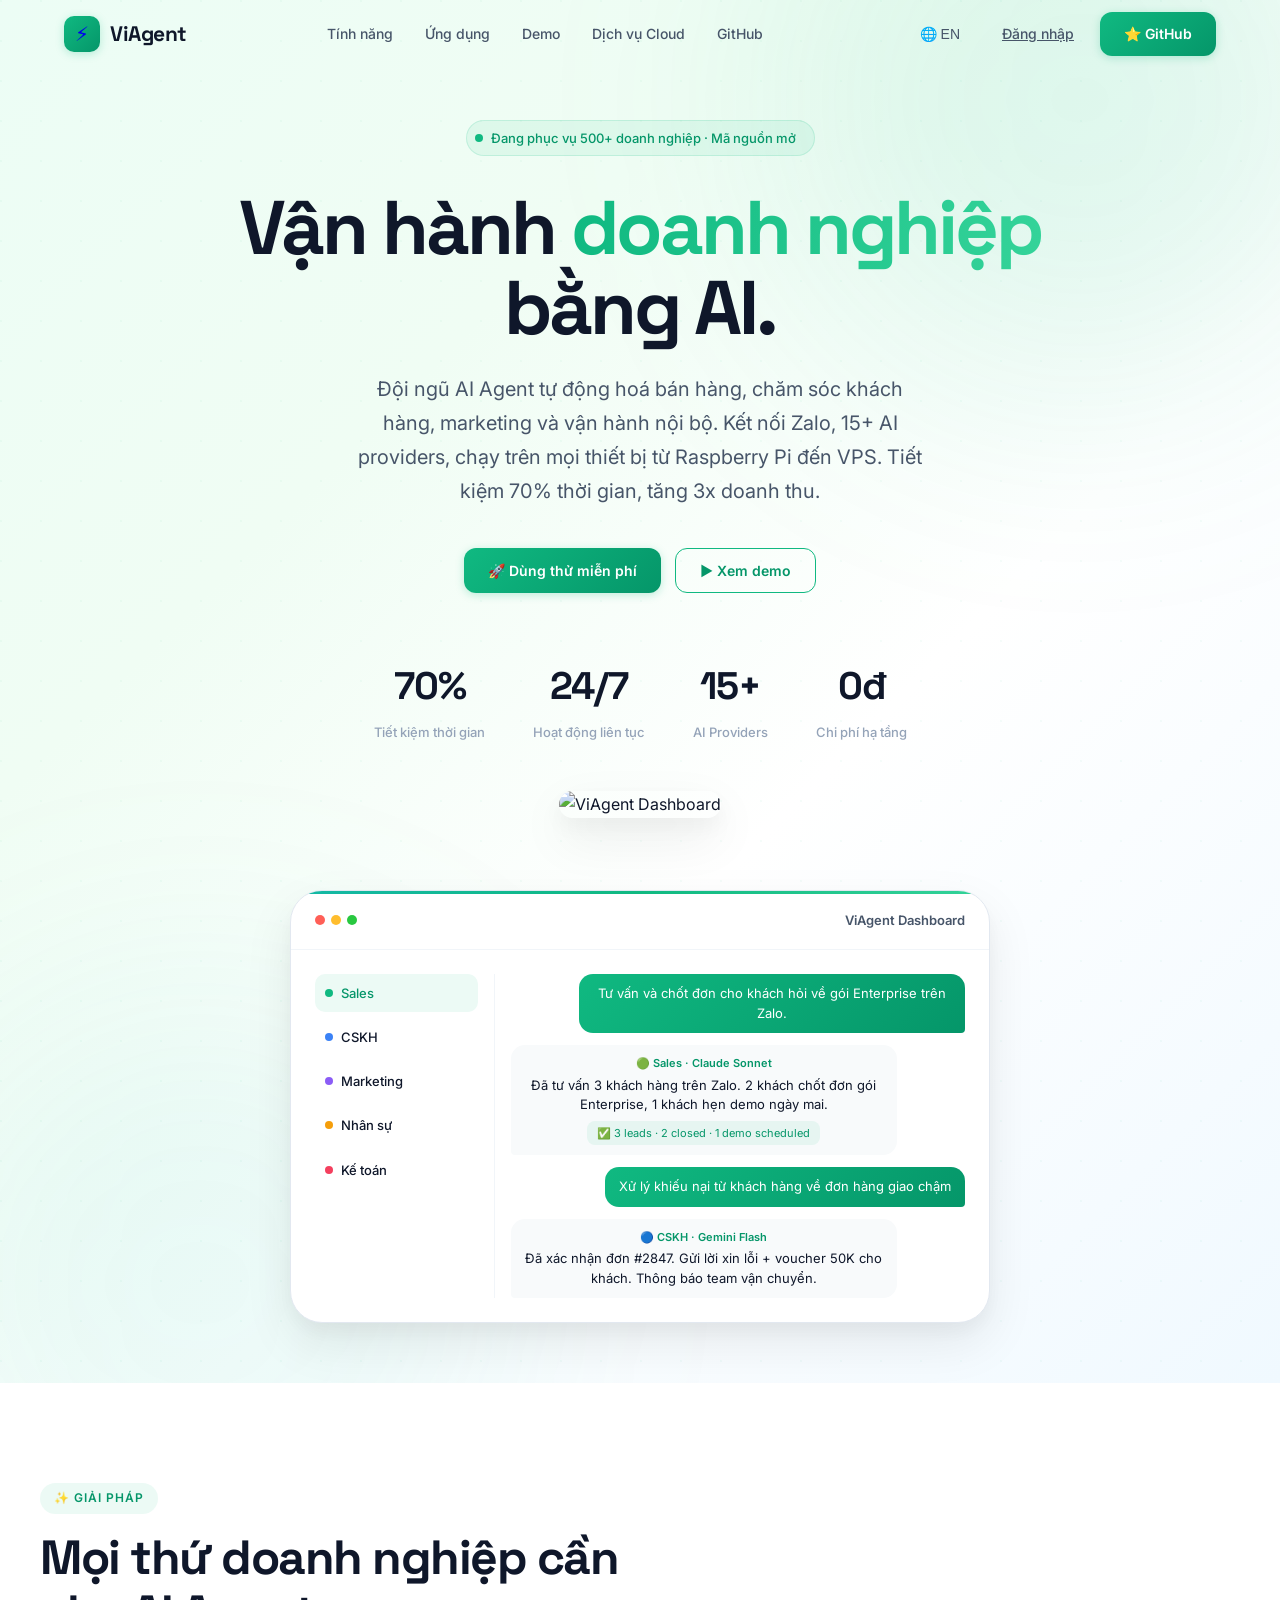
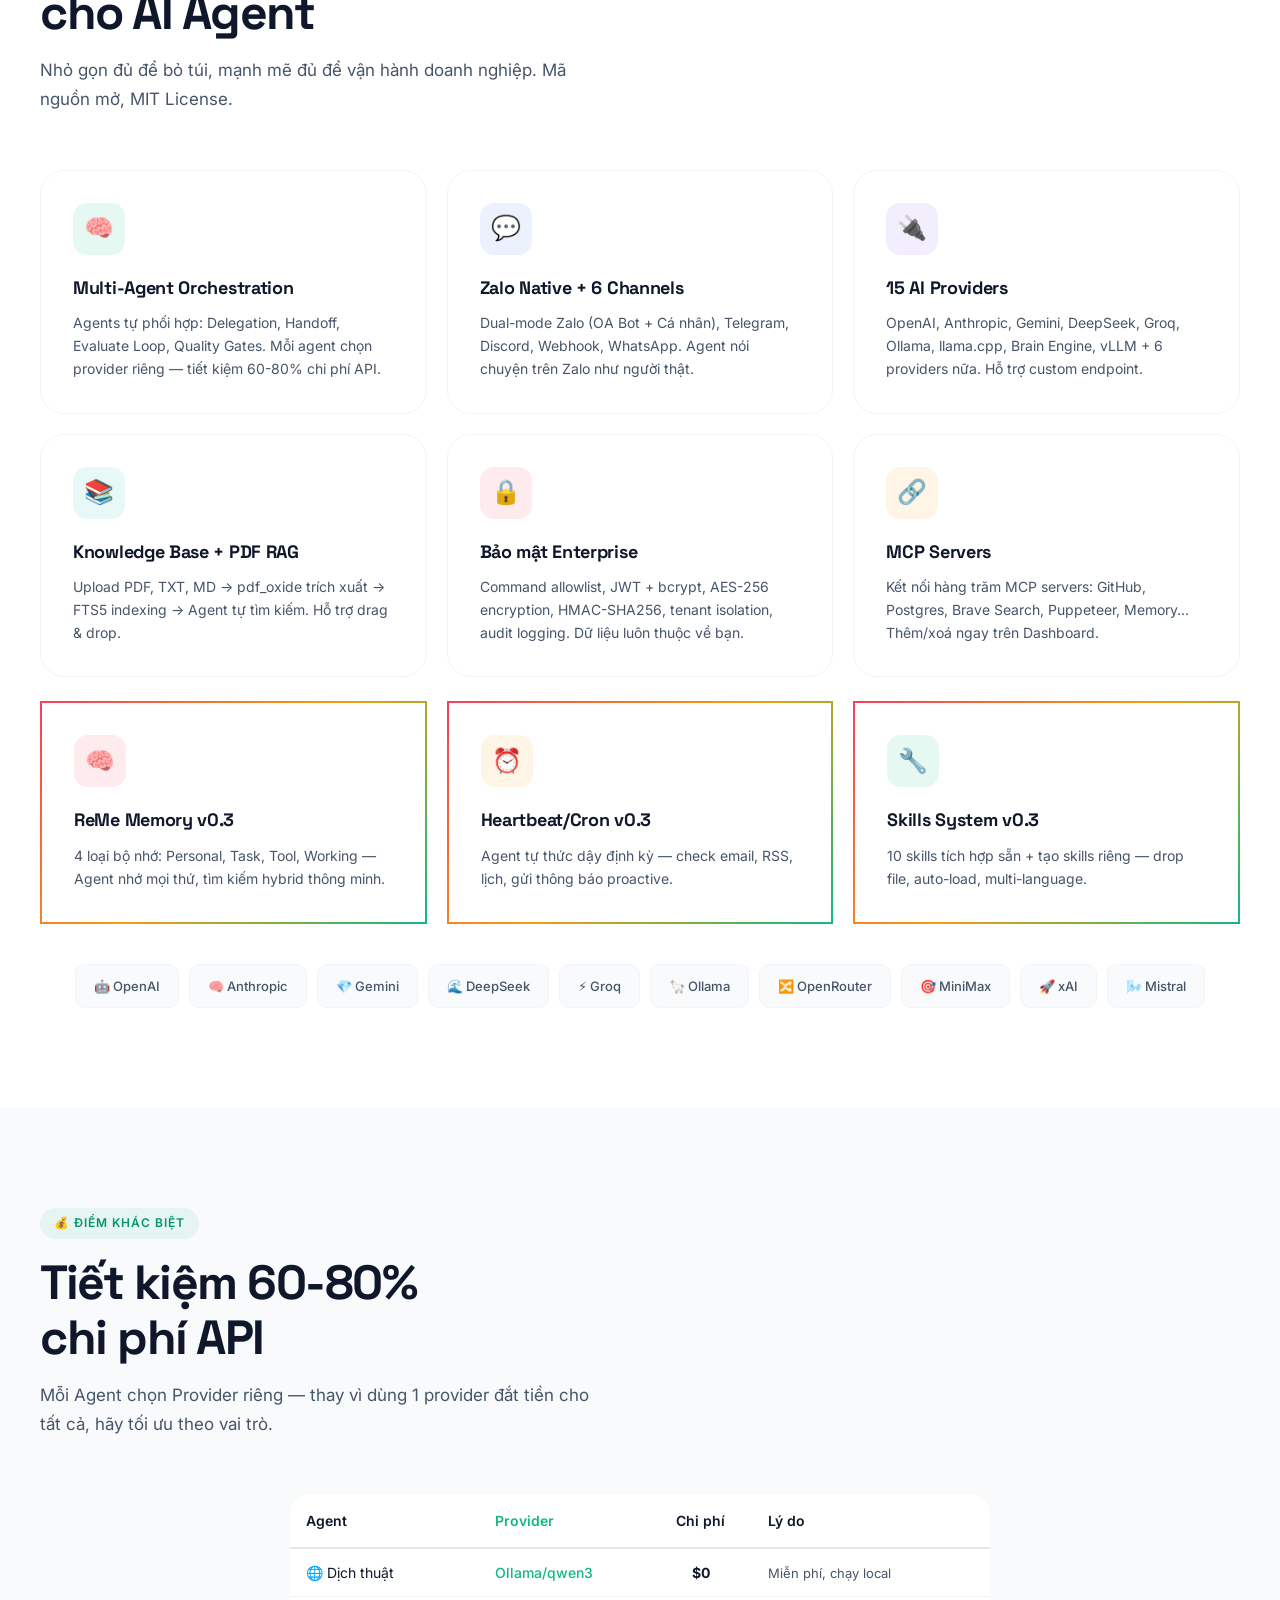
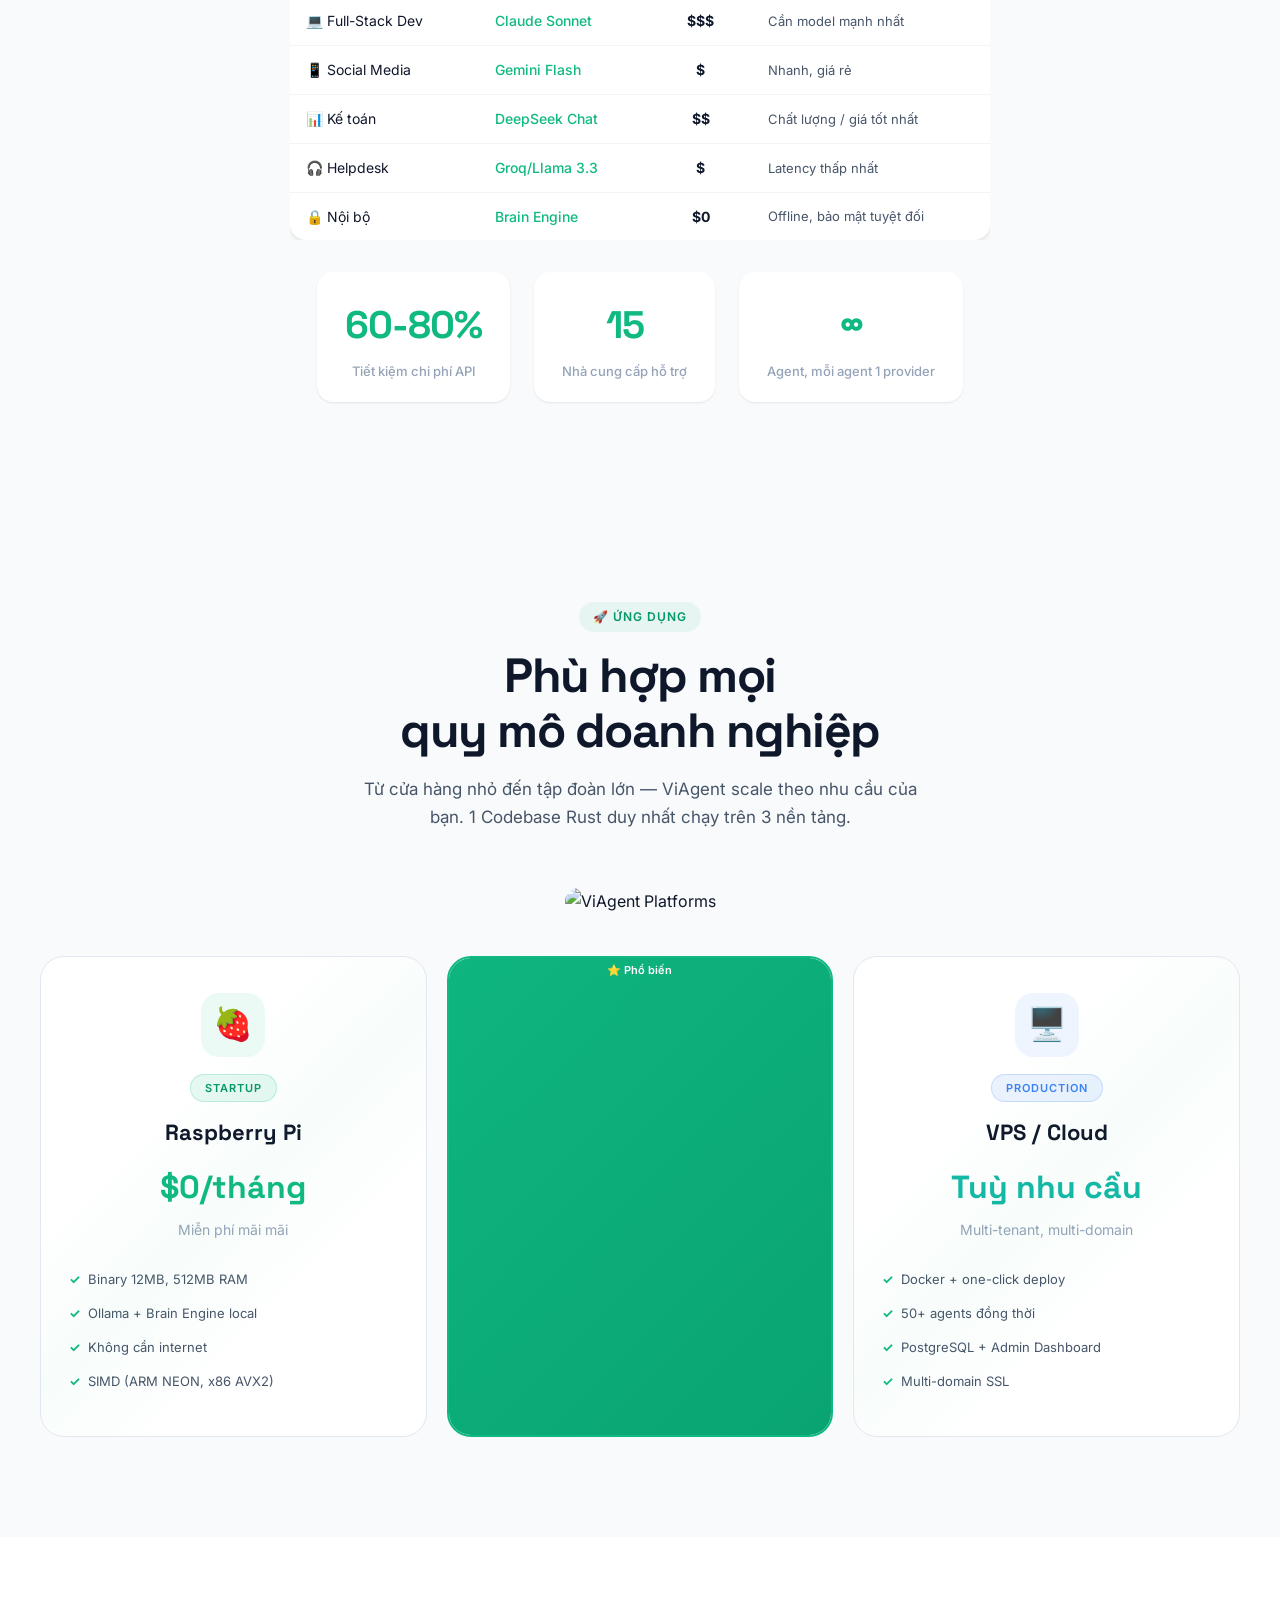
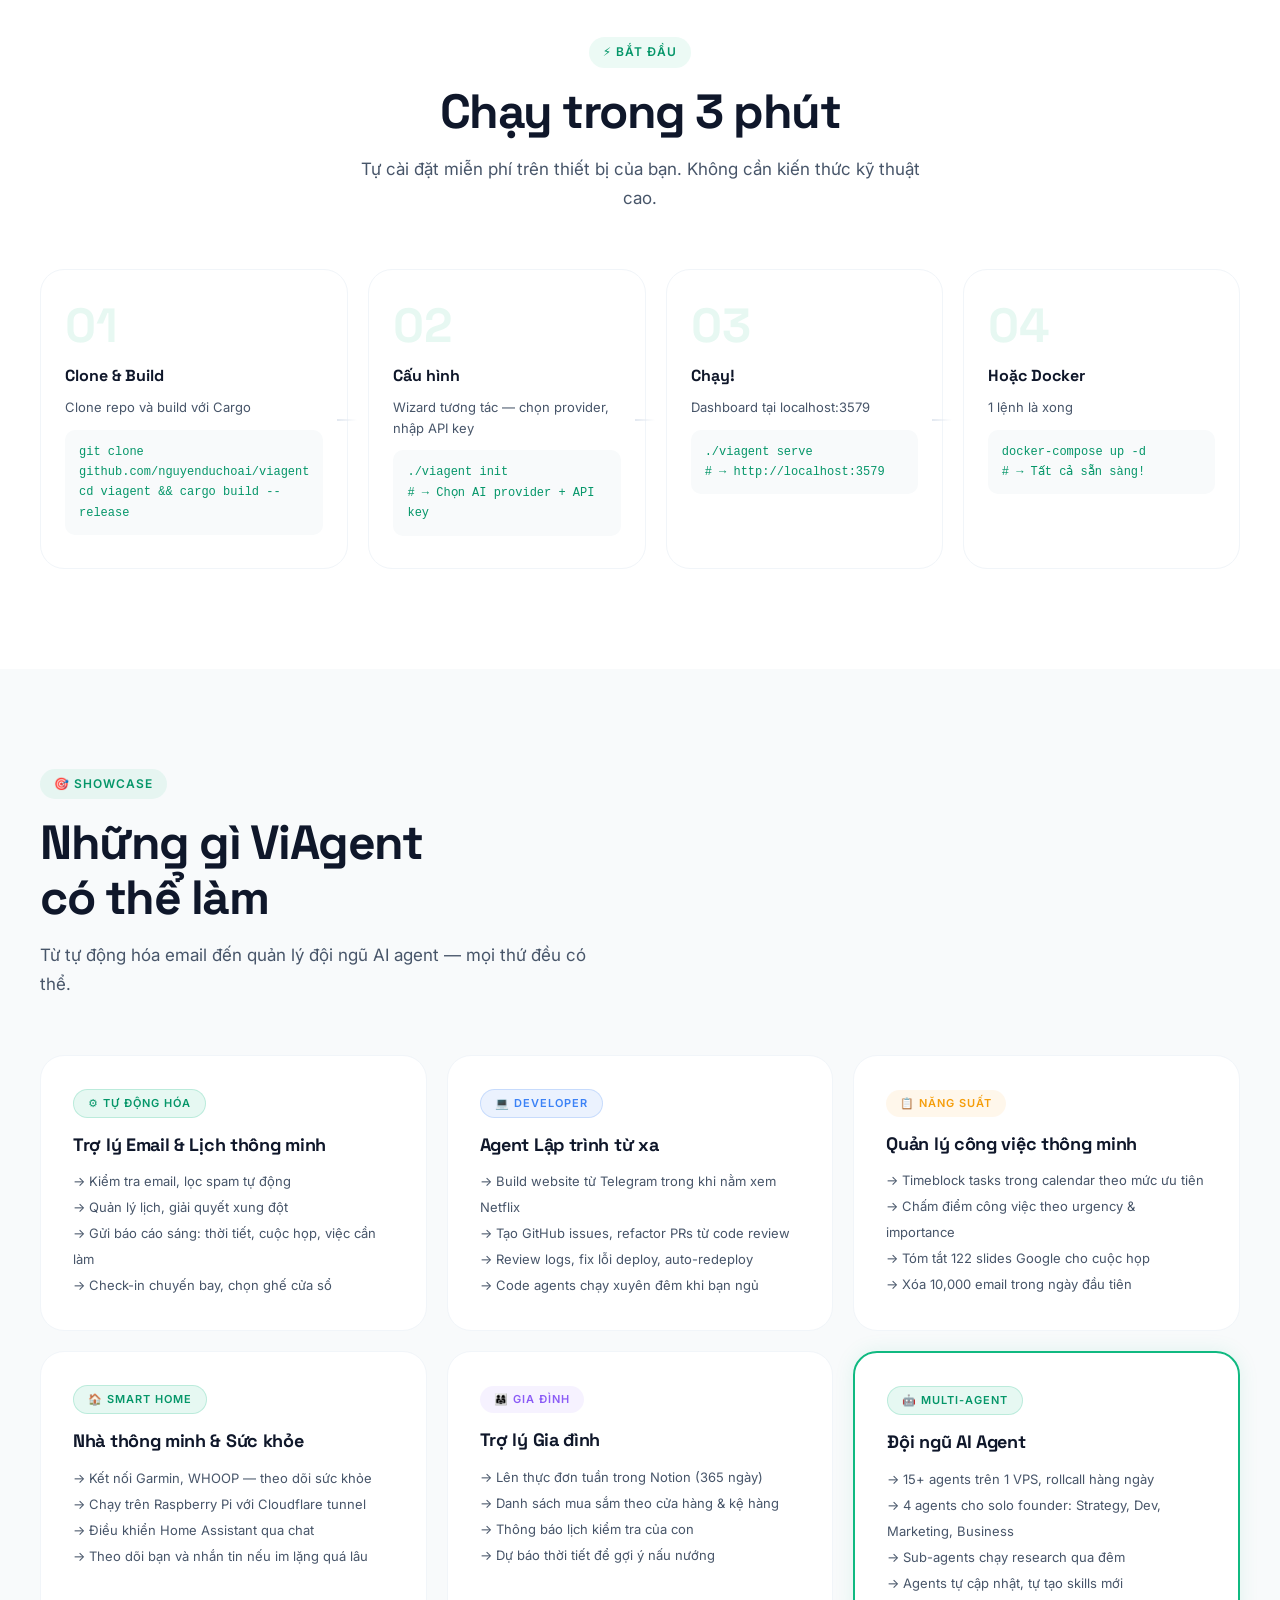
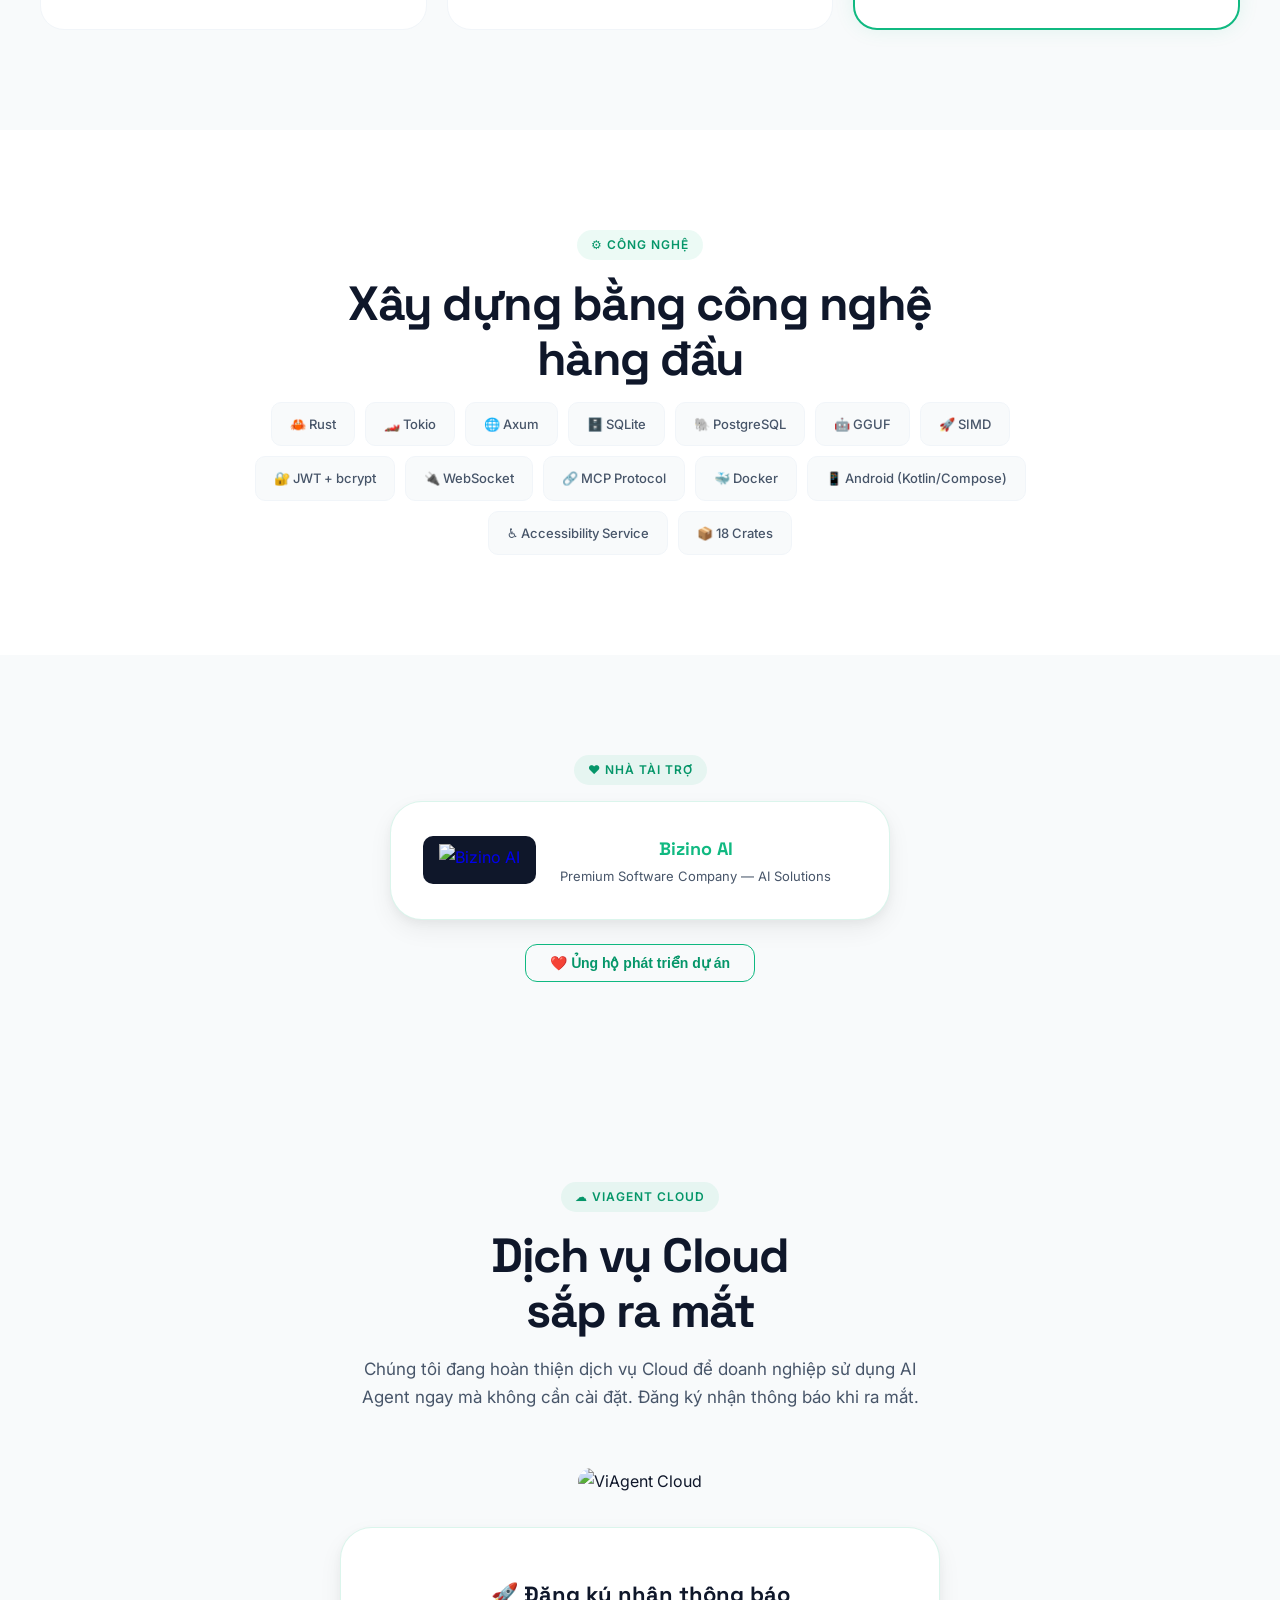
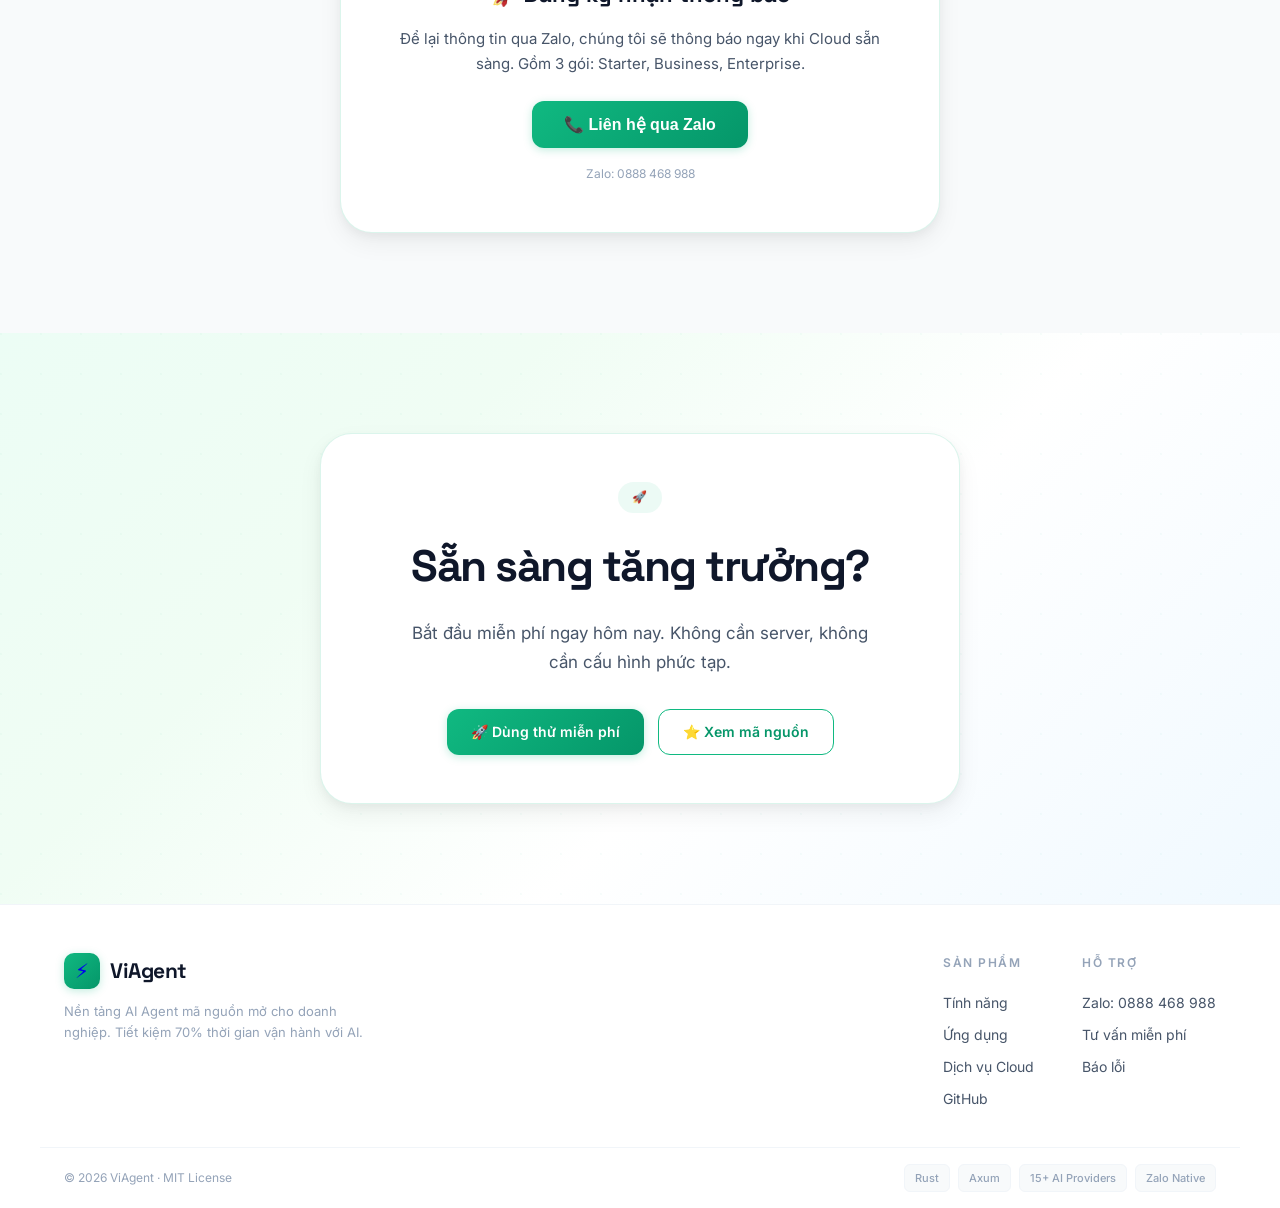
==== deploy/viagent-landing/index.html @ bdb063f7 "✨ Premium animations: parallax glows, shimmer text, mouse-follow cards, counter animation - Hero: pa" ====
<!DOCTYPE html>
<html lang="vi">
<head>
<meta charset="UTF-8">
<meta name="viewport" content="width=device-width, initial-scale=1.0">
<title>ViAgent — Trợ lý AI vận hành doanh nghiệp 24/7 | AI cho Doanh nhân</title>
<meta name="description" content="ViAgent giúp doanh nghiệp tự động hoá bán hàng, chăm sóc khách hàng, marketing và vận hành nội bộ bằng AI Agent. Kết nối Zalo, 15+ AI providers, tiết kiệm 70% thời gian.">
<meta property="og:title" content="ViAgent — Trợ lý AI cho Doanh nghiệp">
<meta property="og:description" content="Tự động hoá bán hàng, CSKH, marketing bằng AI Agent. Kết nối Zalo, chạy 24/7, dữ liệu thuộc về bạn.">
<meta property="og:type" content="website">
<meta property="og:url" content="https://viagent.vn">
<link rel="icon" href="data:image/svg+xml,<svg xmlns='http://www.w3.org/2000/svg' viewBox='0 0 100 100'><text y='.9em' font-size='90'>⚡</text></svg>">
<link rel="preconnect" href="https://fonts.googleapis.com">
<link href="https://fonts.googleapis.com/css2?family=Inter:wght@300;400;500;600;700;800;900&family=Space+Grotesk:wght@400;500;600;700;800&display=swap" rel="stylesheet">
<style>
*{margin:0;padding:0;box-sizing:border-box}
:root{
  --bg:#ffffff;--bg2:#f8fafb;--bg3:#f1f5f4;
  --surface:#ffffff;--card:#ffffff;--border:#e2e8f0;--border-light:#f1f5f9;
  --text:#0f172a;--text2:#475569;--muted:#94a3b8;
  --green:#10b981;--green2:#059669;--green-light:rgba(16,185,129,.08);--green-glow:rgba(16,185,129,.12);
  --emerald:#34d399;--teal:#14b8a6;
  --blue:#3b82f6;--violet:#8b5cf6;--rose:#f43f5e;--amber:#f59e0b;
  --grad-green:linear-gradient(135deg,#10b981,#059669);
  --grad-teal:linear-gradient(135deg,#14b8a6,#10b981,#34d399);
  --grad-hero:linear-gradient(135deg,#ecfdf5 0%,#f0fdf4 30%,#ffffff 60%,#f0f9ff 100%);
  --shadow-sm:0 1px 3px rgba(0,0,0,.04),0 1px 2px rgba(0,0,0,.06);
  --shadow-md:0 4px 6px rgba(0,0,0,.04),0 2px 4px rgba(0,0,0,.06);
  --shadow-lg:0 10px 25px rgba(0,0,0,.06),0 4px 10px rgba(0,0,0,.04);
  --shadow-xl:0 20px 50px rgba(0,0,0,.08),0 10px 20px rgba(0,0,0,.04);
  --radius:16px;--radius-lg:24px;--radius-xl:32px;
}
html{scroll-behavior:smooth;font-size:16px}
body{font-family:'Inter',system-ui,-apple-system,sans-serif;background:var(--bg);color:var(--text);overflow-x:hidden;line-height:1.7;-webkit-font-smoothing:antialiased}

/* ─── NAV ─── */
nav{position:fixed;top:0;width:100%;z-index:100;padding:12px 0;transition:all .4s cubic-bezier(.4,0,.2,1)}
nav.scrolled{background:rgba(255,255,255,.85);backdrop-filter:blur(20px) saturate(180%);-webkit-backdrop-filter:blur(20px) saturate(180%);border-bottom:1px solid var(--border-light);box-shadow:0 1px 3px rgba(0,0,0,.04)}
.nav-inner{max-width:1200px;margin:0 auto;padding:0 24px;display:flex;align-items:center;justify-content:space-between}
.logo{display:flex;align-items:center;gap:10px;text-decoration:none}
.logo-icon{width:36px;height:36px;background:var(--grad-green);border-radius:10px;display:flex;align-items:center;justify-content:center;font-size:20px;box-shadow:0 2px 8px rgba(16,185,129,.25)}
.logo-text{font-family:'Space Grotesk',sans-serif;font-weight:700;font-size:21px;color:var(--text);letter-spacing:-.5px}
.nav-links{display:flex;gap:32px;align-items:center}
.nav-links a{color:var(--text2);text-decoration:none;font-size:14px;font-weight:500;transition:color .2s;position:relative}
.nav-links a:hover{color:var(--text)}
.nav-right{display:flex;gap:10px;align-items:center}
.btn-ghost{background:none;border:none;color:var(--text2);padding:8px 16px;border-radius:10px;font-size:14px;font-weight:500;cursor:pointer;transition:all .2s}
.btn-ghost:hover{color:var(--text);background:var(--bg2)}
.btn-green{background:var(--grad-green);color:#fff;padding:10px 24px;border-radius:12px;font-size:14px;font-weight:600;text-decoration:none;transition:all .3s;border:none;cursor:pointer;display:inline-flex;align-items:center;gap:6px;box-shadow:0 2px 8px rgba(16,185,129,.25)}
.btn-green:hover{transform:translateY(-1px);box-shadow:0 8px 25px rgba(16,185,129,.35)}
.btn-outline-green{background:none;color:var(--green2);padding:10px 24px;border-radius:12px;font-size:14px;font-weight:600;text-decoration:none;transition:all .3s;border:1.5px solid var(--green);display:inline-flex;align-items:center;gap:6px}
.btn-outline-green:hover{background:var(--green-light);transform:translateY(-1px)}

/* ─── HERO ─── */
.hero{min-height:100vh;display:flex;align-items:center;justify-content:center;position:relative;overflow:hidden;padding:120px 24px 60px;background:var(--grad-hero)}
.hero::before{content:'';position:absolute;top:0;left:0;right:0;bottom:0;background-image:radial-gradient(circle at 1px 1px,rgba(16,185,129,.04) 1px,transparent 0);background-size:40px 40px;pointer-events:none}
.hero-glow{position:absolute;width:600px;height:600px;border-radius:50%;filter:blur(120px);pointer-events:none}
.hero-glow-1{background:rgba(16,185,129,.1);top:-200px;right:-100px}
.hero-glow-2{background:rgba(20,184,166,.08);bottom:-200px;left:-100px}
.hero-content{max-width:860px;text-align:center;position:relative;z-index:1}
.hero-badge{display:inline-flex;align-items:center;gap:8px;padding:6px 18px 6px 8px;background:var(--green-light);border:1px solid rgba(16,185,129,.15);border-radius:30px;font-size:13px;color:var(--green2);margin-bottom:32px;font-weight:500}
.hero-badge .dot{width:8px;height:8px;background:var(--green);border-radius:50%;animation:pulse 2s infinite;display:block}
@keyframes pulse{0%,100%{opacity:1;transform:scale(1)}50%{opacity:.5;transform:scale(.85)}}
h1{font-family:'Space Grotesk',sans-serif;font-size:clamp(40px,6.5vw,76px);font-weight:800;line-height:1.05;margin-bottom:24px;letter-spacing:-3px;color:var(--text)}
h1 .grad{background:var(--grad-green);-webkit-background-clip:text;-webkit-text-fill-color:transparent;background-clip:text}
.hero-desc{font-size:clamp(16px,2vw,20px);color:var(--text2);max-width:580px;margin:0 auto 40px;line-height:1.7;font-weight:400}
.hero-actions{display:flex;gap:14px;justify-content:center;flex-wrap:wrap;margin-bottom:60px}

/* Hero Stats */
.hero-stats{display:flex;gap:48px;justify-content:center;flex-wrap:wrap}
.hero-stat{text-align:center}
.hero-stat .num{font-family:'Space Grotesk',sans-serif;font-size:clamp(28px,3vw,42px);font-weight:800;color:var(--text);letter-spacing:-1px}
.hero-stat .label{font-size:13px;color:var(--muted);margin-top:2px;font-weight:500}

/* Hero Demo Card */
.hero-demo{margin-top:72px;position:relative}
.demo-card{max-width:700px;margin:0 auto;background:var(--card);border:1px solid var(--border);border-radius:var(--radius-xl);box-shadow:var(--shadow-xl);overflow:hidden;position:relative}
.demo-card::before{content:'';position:absolute;top:0;left:0;right:0;height:3px;background:var(--grad-teal)}
.demo-header{display:flex;align-items:center;gap:12px;padding:18px 24px;border-bottom:1px solid var(--border-light)}
.demo-dots{display:flex;gap:6px}
.demo-dots span{width:10px;height:10px;border-radius:50%;background:var(--border)}
.demo-dots span:nth-child(1){background:#ff5f57}
.demo-dots span:nth-child(2){background:#ffbd2e}
.demo-dots span:nth-child(3){background:#28c840}
.demo-title{font-size:13px;font-weight:600;color:var(--text2);margin-left:auto}
.demo-body{padding:24px;display:flex;gap:16px;min-height:260px}
.demo-sidebar{width:180px;border-right:1px solid var(--border-light);padding-right:16px;display:flex;flex-direction:column;gap:6px}
.demo-agent{display:flex;align-items:center;gap:8px;padding:8px 10px;border-radius:10px;font-size:13px;font-weight:500;cursor:default;transition:background .2s}
.demo-agent.active{background:var(--green-light);color:var(--green2)}
.demo-agent .agent-dot{width:8px;height:8px;border-radius:50%;flex-shrink:0}
.demo-agent .agent-dot.green{background:var(--green)}
.demo-agent .agent-dot.blue{background:var(--blue)}
.demo-agent .agent-dot.violet{background:var(--violet)}
.demo-agent .agent-dot.amber{background:var(--amber)}
.demo-agent .agent-dot.rose{background:var(--rose)}
.demo-chat{flex:1;display:flex;flex-direction:column;gap:12px}
.chat-msg{max-width:85%;padding:10px 14px;border-radius:14px;font-size:13px;line-height:1.5;animation:fadeInMsg .5s ease-out both}
.chat-msg.user{align-self:flex-end;background:var(--grad-green);color:#fff;border-bottom-right-radius:4px}
.chat-msg.bot{align-self:flex-start;background:var(--bg2);color:var(--text);border-bottom-left-radius:4px}
.chat-msg .bot-name{font-size:11px;font-weight:600;color:var(--green2);margin-bottom:4px}
.chat-msg .bot-status{display:inline-flex;align-items:center;gap:4px;padding:4px 10px;background:rgba(16,185,129,.08);border-radius:8px;margin-top:6px;font-size:11px;color:var(--green2)}
@keyframes fadeInMsg{from{opacity:0;transform:translateY(8px)}to{opacity:1;transform:translateY(0)}}

/* ─── SECTION COMMON ─── */
section{padding:100px 24px}
.container{max-width:1200px;margin:0 auto}
.section-tag{display:inline-flex;align-items:center;gap:6px;padding:5px 14px;background:var(--green-light);border-radius:20px;font-size:12px;font-weight:600;color:var(--green2);text-transform:uppercase;letter-spacing:1px;margin-bottom:16px}
.section-title{font-family:'Space Grotesk',sans-serif;font-size:clamp(28px,4vw,48px);font-weight:800;margin-bottom:16px;letter-spacing:-1.5px;color:var(--text);line-height:1.15}
.section-desc{font-size:17px;color:var(--text2);max-width:560px;line-height:1.7;margin-bottom:56px}
.section-center{text-align:center}
.section-center .section-desc{margin-left:auto;margin-right:auto}

/* ─── FEATURES ─── */
#features{background:var(--bg)}
.features-grid{display:grid;grid-template-columns:repeat(3,1fr);gap:20px}
.feature-card{background:var(--card);border:1px solid var(--border-light);border-radius:var(--radius-lg);padding:32px;transition:all .4s cubic-bezier(.4,0,.2,1);position:relative;overflow:hidden}
.feature-card:hover{border-color:rgba(16,185,129,.3);transform:translateY(-6px);box-shadow:var(--shadow-lg)}
.feature-card:hover .feature-icon-wrap{transform:scale(1.05)}
.feature-icon-wrap{width:52px;height:52px;border-radius:14px;display:flex;align-items:center;justify-content:center;font-size:24px;margin-bottom:18px;transition:transform .3s}
.fi-green{background:rgba(16,185,129,.1)}
.fi-blue{background:rgba(59,130,246,.1)}
.fi-violet{background:rgba(139,92,246,.1)}
.fi-amber{background:rgba(245,158,11,.1)}
.fi-rose{background:rgba(244,63,94,.1)}
.fi-teal{background:rgba(20,184,166,.1)}
.feature-card h3{font-family:'Space Grotesk',sans-serif;font-size:18px;font-weight:700;margin-bottom:8px;letter-spacing:-.3px}
.feature-card p{font-size:14px;color:var(--text2);line-height:1.65}

/* ─── PLATFORM CARDS ─── */
#platforms{background:var(--bg2)}
.platform-grid{display:grid;grid-template-columns:repeat(3,1fr);gap:20px}
.platform-card{background:var(--card);border:1px solid var(--border);border-radius:var(--radius-lg);padding:36px 28px;text-align:center;transition:all .4s;position:relative;overflow:hidden}
.platform-card:hover{transform:translateY(-8px);box-shadow:var(--shadow-xl)}
.platform-card.featured{border:2px solid var(--green)}
.platform-card.featured::before{content:'⭐ Phổ biến';position:absolute;top:-1px;left:50%;transform:translateX(-50%);background:var(--grad-green);padding:4px 18px;border-radius:0 0 12px 12px;font-size:11px;font-weight:600;color:#fff}
.pf-icon{width:64px;height:64px;border-radius:18px;display:flex;align-items:center;justify-content:center;font-size:32px;margin:0 auto 16px}
.pf-tag{display:inline-block;padding:4px 14px;border-radius:20px;font-size:11px;font-weight:600;letter-spacing:1px;text-transform:uppercase;margin-bottom:12px}
.pf-tag-green{background:rgba(16,185,129,.1);color:var(--green2);border:1px solid rgba(16,185,129,.2)}
.pf-tag-blue{background:rgba(59,130,246,.1);color:var(--blue);border:1px solid rgba(59,130,246,.2)}
.pf-tag-violet{background:rgba(139,92,246,.1);color:var(--violet);border:1px solid rgba(139,92,246,.2)}
.platform-card h3{font-family:'Space Grotesk',sans-serif;font-size:22px;font-weight:700;margin-bottom:4px}
.pf-price{font-family:'Space Grotesk',sans-serif;font-size:32px;font-weight:800;margin:8px 0 4px}
.pf-price.green{color:var(--green)}
.pf-price.teal{color:var(--teal)}
.pf-period{font-size:14px;color:var(--muted);margin-bottom:20px}
.pf-features{list-style:none;text-align:left}
.pf-features li{padding:6px 0;font-size:13px;color:var(--text2);display:flex;align-items:center;gap:8px}
.pf-features li::before{content:'✓';color:var(--green);font-weight:700;font-size:13px}

/* ─── HOW IT WORKS ─── */
#how{background:var(--bg)}
.steps-grid{display:grid;grid-template-columns:repeat(4,1fr);gap:20px;counter-reset:step}
.step-card{background:var(--card);border:1px solid var(--border-light);border-radius:var(--radius-lg);padding:32px 24px;position:relative;counter-increment:step;transition:all .4s}
.step-card:hover{transform:translateY(-6px);box-shadow:var(--shadow-lg);border-color:rgba(16,185,129,.3)}
.step-num{font-family:'Space Grotesk',sans-serif;font-size:48px;font-weight:800;color:rgba(16,185,129,.1);line-height:1;margin-bottom:12px}
.step-card h4{font-family:'Space Grotesk',sans-serif;font-size:16px;font-weight:700;margin-bottom:8px}
.step-card p{font-size:13px;color:var(--text2);line-height:1.6}
.step-code{background:var(--bg2);border-radius:10px;padding:12px 14px;font-family:'SF Mono','Fira Code',monospace;font-size:12px;color:var(--green2);margin-top:12px;line-height:1.7;overflow-x:auto}

/* ─── CHAT DEMO ─── */
#agents-demo{background:var(--bg2)}
.agent-demo-container{background:var(--card);border:1px solid var(--border);border-radius:var(--radius-xl);box-shadow:var(--shadow-xl);overflow:hidden;max-width:800px;margin:0 auto}
.agent-demo-header{border-bottom:1px solid var(--border-light);padding:16px 24px;display:flex;align-items:center;justify-content:space-between}
.agent-demo-tabs{display:flex;gap:0;border:1px solid var(--border);border-radius:10px;overflow:hidden}
.agent-tab{padding:8px 16px;font-size:12px;font-weight:600;background:var(--bg2);border:none;cursor:pointer;transition:all .2s;color:var(--text2)}
.agent-tab.active{background:var(--grad-green);color:#fff}
.agent-demo-body{padding:24px;min-height:320px;display:flex;flex-direction:column;gap:14px}

/* ─── PRICING - CLOUD ─── */
#pricing{background:var(--bg2)}
.pricing-grid{display:grid;grid-template-columns:repeat(3,1fr);gap:20px}
.price-card{background:var(--card);border:1px solid var(--border);border-radius:var(--radius-lg);padding:36px 28px;text-align:center;transition:all .4s;position:relative}
.price-card:hover{transform:translateY(-6px);box-shadow:var(--shadow-lg)}
.price-card.popular{border:2px solid var(--green);box-shadow:0 0 60px rgba(16,185,129,.08)}
.price-card.popular::before{content:'⭐ Phổ biến';position:absolute;top:-13px;left:50%;transform:translateX(-50%);background:var(--grad-green);padding:4px 18px;border-radius:20px;font-size:11px;font-weight:600;color:#fff}
.price-tier{font-size:13px;font-weight:600;letter-spacing:1px;text-transform:uppercase;margin-bottom:8px}
.price-amount{font-family:'Space Grotesk',sans-serif;font-size:42px;font-weight:800;color:var(--text);margin:8px 0;letter-spacing:-1px}
.price-period{font-size:14px;color:var(--muted);margin-bottom:24px}
.price-features{list-style:none;text-align:left;margin-bottom:28px}
.price-features li{padding:6px 0;font-size:14px;display:flex;align-items:center;gap:8px;color:var(--text2)}
.price-features li::before{content:'✓';color:var(--green);font-weight:700;font-size:13px}

/* ─── PROVIDERS ─── */
.providers-row{display:flex;gap:10px;justify-content:center;flex-wrap:wrap;margin-top:40px}
.provider-pill{background:var(--bg2);border:1px solid var(--border-light);border-radius:10px;padding:10px 18px;font-size:13px;font-weight:500;display:flex;align-items:center;gap:6px;transition:all .25s;color:var(--text2)}
.provider-pill:hover{border-color:var(--green);color:var(--green2);background:var(--green-light);transform:translateY(-2px)}

/* ─── CTA ─── */
#cta{background:var(--grad-hero);position:relative}
#cta::before{content:'';position:absolute;inset:0;background-image:radial-gradient(circle at 1px 1px,rgba(16,185,129,.03) 1px,transparent 0);background-size:40px 40px;pointer-events:none}
.cta-box{max-width:640px;margin:0 auto;text-align:center;position:relative;z-index:1}

/* ─── FOOTER ─── */
footer{border-top:1px solid var(--border-light);background:var(--bg)}
.footer-inner{max-width:1200px;margin:0 auto;padding:48px 24px 32px;display:flex;justify-content:space-between;align-items:flex-start;flex-wrap:wrap;gap:32px}
.footer-brand{max-width:300px}
.footer-brand .logo{margin-bottom:12px}
.footer-brand p{font-size:13px;color:var(--muted);line-height:1.6}
.footer-links{display:flex;gap:48px}
.footer-col h4{font-size:12px;font-weight:600;text-transform:uppercase;letter-spacing:1.5px;color:var(--muted);margin-bottom:14px}
.footer-col a{display:block;font-size:14px;color:var(--text2);text-decoration:none;padding:4px 0;transition:color .2s}
.footer-col a:hover{color:var(--green2)}
.footer-bottom{max-width:1200px;margin:0 auto;padding:16px 24px;border-top:1px solid var(--border-light);display:flex;justify-content:space-between;align-items:center;flex-wrap:wrap;gap:12px;font-size:12px;color:var(--muted)}
.footer-tech{display:flex;gap:8px;flex-wrap:wrap}
.footer-tech span{background:var(--bg2);border:1px solid var(--border-light);border-radius:6px;padding:4px 10px;font-size:11px;font-weight:500}

/* ─── ANIMATIONS ─── */
.fade-up{opacity:0;transform:translateY(32px);transition:all .7s cubic-bezier(.16,1,.3,1)}
.fade-up.vis{opacity:1;transform:translateY(0)}
.fade-up[style*="--i"]{transition-delay:calc(var(--i,0)*100ms)}
@keyframes float{0%,100%{transform:translateY(0)}50%{transform:translateY(-12px)}}
@keyframes typing{0%{width:0}100%{width:100%}}

/* Parallax hero glows */
@keyframes heroGlow1{0%,100%{transform:translate(0,0) scale(1)}25%{transform:translate(80px,40px) scale(1.1)}50%{transform:translate(-40px,80px) scale(.9)}75%{transform:translate(40px,-40px) scale(1.05)}}
@keyframes heroGlow2{0%,100%{transform:translate(0,0) scale(1)}33%{transform:translate(-60px,-30px) scale(1.15)}66%{transform:translate(60px,50px) scale(.85)}}
.hero-glow-1{animation:heroGlow1 20s ease-in-out infinite}
.hero-glow-2{animation:heroGlow2 25s ease-in-out infinite}

/* Gradient shimmer on hero text */
@keyframes shimmer{0%{background-position:200% center}100%{background-position:-200% center}}
h1 .grad{background:linear-gradient(90deg,#10b981 0%,#34d399 25%,#059669 50%,#14b8a6 75%,#10b981 100%);background-size:400% 100%;-webkit-background-clip:text;-webkit-text-fill-color:transparent;background-clip:text;animation:shimmer 6s linear infinite}

/* Hero badge pulse glow */
@keyframes badgePulse{0%,100%{box-shadow:0 0 0 0 rgba(16,185,129,.2)}50%{box-shadow:0 0 0 8px rgba(16,185,129,0)}}
.hero-badge{animation:badgePulse 3s ease-in-out infinite}

/* Floating hero image */
@keyframes heroFloat{0%,100%{transform:translateY(0) rotate(0deg)}25%{transform:translateY(-8px) rotate(.5deg)}75%{transform:translateY(8px) rotate(-.5deg)}}
.hero-content img{animation:heroFloat 6s ease-in-out infinite}

/* Nav link hover underline */
.nav-links a::after{content:'';position:absolute;bottom:-4px;left:0;width:0;height:2px;background:var(--grad-green);border-radius:2px;transition:width .3s cubic-bezier(.4,0,.2,1)}
.nav-links a:hover::after{width:100%}

/* Feature card hover glow */
.feature-card::after{content:'';position:absolute;inset:0;border-radius:inherit;opacity:0;transition:opacity .4s;background:radial-gradient(600px circle at var(--mouse-x,50%) var(--mouse-y,50%),rgba(16,185,129,.06),transparent 40%);pointer-events:none}
.feature-card:hover::after{opacity:1}

/* Provider pill hover glow */
.provider-pill{transition:all .3s cubic-bezier(.4,0,.2,1)}
.provider-pill:hover{box-shadow:0 4px 16px rgba(16,185,129,.15);transform:translateY(-3px)}

/* Counter number animation */
@keyframes countUp{from{opacity:0;transform:translateY(16px) scale(.8)}to{opacity:1;transform:translateY(0) scale(1)}}
.hero-stat .num{animation:countUp .8s cubic-bezier(.16,1,.3,1) both}
.hero-stats .hero-stat:nth-child(1) .num{animation-delay:.1s}
.hero-stats .hero-stat:nth-child(2) .num{animation-delay:.2s}
.hero-stats .hero-stat:nth-child(3) .num{animation-delay:.3s}
.hero-stats .hero-stat:nth-child(4) .num{animation-delay:.4s}

/* Button hover micro-interactions */
.btn-green{transition:all .3s cubic-bezier(.4,0,.2,1);position:relative;overflow:hidden}
.btn-green::after{content:'';position:absolute;top:50%;left:50%;width:0;height:0;border-radius:50%;background:rgba(255,255,255,.15);transform:translate(-50%,-50%);transition:width .5s,height .5s}
.btn-green:hover::after{width:300px;height:300px}
.btn-green:active{transform:translateY(0) scale(.98)}

/* CTA box subtle border animation */
@keyframes borderGlow{0%,100%{border-color:rgba(16,185,129,.15)}50%{border-color:rgba(16,185,129,.35)}}
.cta-box{border:1px solid rgba(16,185,129,.15);border-radius:var(--radius-xl);padding:48px;background:var(--card);box-shadow:var(--shadow-lg);animation:borderGlow 4s ease-in-out infinite}

/* Smooth scroll-linked section reveals */
section{transition:background .6s ease}

/* Demo card typing animation */
@keyframes cursorBlink{0%,100%{border-right-color:transparent}50%{border-right-color:var(--green)}}

/* Platform card shine effect on hover */
.platform-card::before{content:'';position:absolute;top:-50%;left:-50%;width:200%;height:200%;background:linear-gradient(135deg,transparent 40%,rgba(16,185,129,.03) 50%,transparent 60%);transform:rotate(0deg);transition:transform .6s}
.platform-card:hover::before{transform:rotate(180deg)}
.platform-card.featured::before{content:'⭐ Phổ biến'}

/* Step card connector line */
.step-card::after{content:'';position:absolute;top:50%;right:-10px;width:20px;height:2px;background:linear-gradient(90deg,var(--border),transparent);pointer-events:none}
.step-card:last-child::after{display:none}

/* ─── RESPONSIVE ─── */
@media(max-width:768px){
  .nav-links,.footer-links{display:none}
  .features-grid,.platform-grid,.pricing-grid{grid-template-columns:1fr}
  .steps-grid{grid-template-columns:1fr 1fr}
  .demo-sidebar{display:none}
  .hero{padding:100px 16px 60px}
  section{padding:60px 16px}
  .hero-stats{gap:20px}
  .footer-inner{flex-direction:column}
  .step-card::after{display:none}
}
@media(max-width:480px){
  .steps-grid{grid-template-columns:1fr}
  h1{letter-spacing:-1.5px}
}
</style>
</head>
<body>

<!-- NAV -->
<nav id="navbar">
  <div class="nav-inner">
    <a href="#" class="logo">
      <div class="logo-icon">⚡</div>
      <span class="logo-text">ViAgent</span>
    </a>
    <div class="nav-links">
      <a href="#features" data-vi="Tính năng" data-en="Features">Tính năng</a>
      <a href="#platforms" data-vi="Ứng dụng" data-en="Use Cases">Ứng dụng</a>
      <a href="#agents-demo" data-vi="Demo" data-en="Demo">Demo</a>
      <a href="#pricing" data-vi="Dịch vụ Cloud" data-en="Cloud">Dịch vụ Cloud</a>
      <a href="https://github.com/nguyenduchoai/viagent" target="_blank">GitHub</a>
    </div>
    <div class="nav-right">
      <button class="btn-ghost" onclick="toggleLang()">🌐 EN</button>
      <a href="#" onclick="goLogin()" class="btn-ghost" data-vi="Đăng nhập" data-en="Login">Đăng nhập</a>
      <a href="https://github.com/nguyenduchoai/viagent" target="_blank" class="btn-green">⭐ GitHub</a>
    </div>
  </div>
</nav>

<!-- HERO -->
<section class="hero">
  <div class="hero-glow hero-glow-1"></div>
  <div class="hero-glow hero-glow-2"></div>
  <div class="hero-content">
    <div class="hero-badge"><span class="dot"></span> <span data-vi="Đang phục vụ 500+ doanh nghiệp · Mã nguồn mở" data-en="Serving 500+ businesses · Open Source">Đang phục vụ 500+ doanh nghiệp · Mã nguồn mở</span></div>
    <h1>
      <span data-vi="Vận hành" data-en="Run your">Vận hành</span> <span class="grad" data-vi="doanh nghiệp" data-en="business">doanh nghiệp</span><br>
      <span data-vi="bằng AI." data-en="with AI.">bằng AI.</span>
    </h1>
    <p class="hero-desc" data-vi="Đội ngũ AI Agent tự động hoá bán hàng, chăm sóc khách hàng, marketing và vận hành nội bộ. Kết nối Zalo, 15+ AI providers, chạy trên mọi thiết bị từ Raspberry Pi đến VPS. Tiết kiệm 70% thời gian, tăng 3x doanh thu." data-en="AI Agent team automates sales, customer service, marketing and operations. Connect Zalo, 15+ AI providers, runs on any device from Raspberry Pi to VPS. Save 70% time, 3x revenue.">Đội ngũ AI Agent tự động hoá bán hàng, chăm sóc khách hàng, marketing và vận hành nội bộ. Kết nối Zalo, 15+ AI providers, chạy trên mọi thiết bị từ Raspberry Pi đến VPS. Tiết kiệm 70% thời gian, tăng 3x doanh thu.</p>
    <div class="hero-actions">
      <a href="#" onclick="goLogin()" class="btn-green" data-vi="🚀 Dùng thử miễn phí" data-en="🚀 Try for free">🚀 Dùng thử miễn phí</a>
      <a href="#agents-demo" class="btn-outline-green" data-vi="▶️ Xem demo" data-en="▶️ Watch demo">▶️ Xem demo</a>
    </div>
    <div class="hero-stats">
      <div class="hero-stat"><div class="num" data-vi="70%" data-en="70%">70%</div><div class="label" data-vi="Tiết kiệm thời gian" data-en="Time saved">Tiết kiệm thời gian</div></div>
      <div class="hero-stat"><div class="num">24/7</div><div class="label" data-vi="Hoạt động liên tục" data-en="Always on">Hoạt động liên tục</div></div>
      <div class="hero-stat"><div class="num">15+</div><div class="label">AI Providers</div></div>
      <div class="hero-stat"><div class="num" data-vi="0đ" data-en="$0">0đ</div><div class="label" data-vi="Chi phí hạ tầng" data-en="Infrastructure cost">Chi phí hạ tầng</div></div>
    </div>
    <div style="margin-top:48px">
      <img src="img/hero.png" alt="ViAgent Dashboard" style="max-width:560px;width:100%;border-radius:20px;box-shadow:var(--shadow-xl)">
    </div>

    <!-- Chat Demo -->
    <div class="hero-demo fade-up">
      <div class="demo-card">
        <div class="demo-header">
          <div class="demo-dots"><span></span><span></span><span></span></div>
          <div class="demo-title">ViAgent Dashboard</div>
        </div>
        <div class="demo-body">
          <div class="demo-sidebar">
            <div class="demo-agent active"><span class="agent-dot green"></span> Sales</div>
            <div class="demo-agent"><span class="agent-dot blue"></span> CSKH</div>
            <div class="demo-agent"><span class="agent-dot violet"></span> Marketing</div>
            <div class="demo-agent"><span class="agent-dot amber"></span> Nhân sự</div>
            <div class="demo-agent"><span class="agent-dot rose"></span> Kế toán</div>
          </div>
          <div class="demo-chat">
            <div class="chat-msg user" style="animation-delay:.2s">Tư vấn và chốt đơn cho khách hỏi về gói Enterprise trên Zalo.</div>
            <div class="chat-msg bot" style="animation-delay:.8s">
              <div class="bot-name">🟢 Sales · Claude Sonnet</div>
              Đã tư vấn 3 khách hàng trên Zalo. 2 khách chốt đơn gói Enterprise, 1 khách hẹn demo ngày mai.
              <div class="bot-status">✅ 3 leads · 2 closed · 1 demo scheduled</div>
            </div>
            <div class="chat-msg user" style="animation-delay:1.4s">Xử lý khiếu nại từ khách hàng về đơn hàng giao chậm</div>
            <div class="chat-msg bot" style="animation-delay:2s">
              <div class="bot-name">🔵 CSKH · Gemini Flash</div>
              Đã xác nhận đơn #2847. Gửi lời xin lỗi + voucher 50K cho khách. Thông báo team vận chuyển.
            </div>
          </div>
        </div>
      </div>
    </div>
  </div>
</section>

<!-- FEATURES -->
<section id="features">
  <div class="container">
    <div class="section-tag">✨ Giải pháp</div>
    <div class="section-title" data-vi="Mọi thứ doanh nghiệp cần<br>cho AI Agent" data-en="Everything your business needs<br>for AI Agents">Mọi thứ doanh nghiệp cần<br>cho AI Agent</div>
    <div class="section-desc" data-vi="Nhỏ gọn đủ để bỏ túi, mạnh mẽ đủ để vận hành doanh nghiệp. Mã nguồn mở, MIT License." data-en="Small enough to pocket, powerful enough to run your business. Open source, MIT License.">Nhỏ gọn đủ để bỏ túi, mạnh mẽ đủ để vận hành doanh nghiệp. Mã nguồn mở, MIT License.</div>
    <div class="features-grid">
      <div class="feature-card fade-up" style="--i:0">
        <div class="feature-icon-wrap fi-green">🧠</div>
        <h3>Multi-Agent Orchestration</h3>
        <p data-vi="Agents tự phối hợp: Delegation, Handoff, Evaluate Loop, Quality Gates. Mỗi agent chọn provider riêng — tiết kiệm 60-80% chi phí API." data-en="Agents coordinate: Delegation, Handoff, Evaluate Loop, Quality Gates. Each agent picks its own provider — save 60-80% API costs.">Agents tự phối hợp: Delegation, Handoff, Evaluate Loop, Quality Gates. Mỗi agent chọn provider riêng — tiết kiệm 60-80% chi phí API.</p>
      </div>
      <div class="feature-card fade-up" style="--i:1">
        <div class="feature-icon-wrap fi-blue">💬</div>
        <h3 data-vi="Zalo Native + 6 Channels" data-en="Zalo Native + 6 Channels">Zalo Native + 6 Channels</h3>
        <p data-vi="Dual-mode Zalo (OA Bot + Cá nhân), Telegram, Discord, Webhook, WhatsApp. Agent nói chuyện trên Zalo như người thật." data-en="Dual-mode Zalo (OA Bot + Personal), Telegram, Discord, Webhook, WhatsApp. Agent chats on Zalo like a real person.">Dual-mode Zalo (OA Bot + Cá nhân), Telegram, Discord, Webhook, WhatsApp. Agent nói chuyện trên Zalo như người thật.</p>
      </div>
      <div class="feature-card fade-up" style="--i:2">
        <div class="feature-icon-wrap fi-violet">🔌</div>
        <h3>15 AI Providers</h3>
        <p data-vi="OpenAI, Anthropic, Gemini, DeepSeek, Groq, Ollama, llama.cpp, Brain Engine, vLLM + 6 providers nữa. Hỗ trợ custom endpoint." data-en="OpenAI, Anthropic, Gemini, DeepSeek, Groq, Ollama, llama.cpp, Brain Engine, vLLM + 6 more. Custom endpoints supported.">OpenAI, Anthropic, Gemini, DeepSeek, Groq, Ollama, llama.cpp, Brain Engine, vLLM + 6 providers nữa. Hỗ trợ custom endpoint.</p>
      </div>
      <div class="feature-card fade-up" style="--i:3">
        <div class="feature-icon-wrap fi-teal">📚</div>
        <h3 data-vi="Knowledge Base + PDF RAG" data-en="Knowledge Base + PDF RAG">Knowledge Base + PDF RAG</h3>
        <p data-vi="Upload PDF, TXT, MD → pdf_oxide trích xuất → FTS5 indexing → Agent tự tìm kiếm. Hỗ trợ drag & drop." data-en="Upload PDF, TXT, MD → pdf_oxide extraction → FTS5 indexing → Agent auto-search. Drag & drop support.">Upload PDF, TXT, MD → pdf_oxide trích xuất → FTS5 indexing → Agent tự tìm kiếm. Hỗ trợ drag & drop.</p>
      </div>
      <div class="feature-card fade-up" style="--i:4">
        <div class="feature-icon-wrap fi-rose">🔒</div>
        <h3 data-vi="Bảo mật Enterprise" data-en="Enterprise Security">Bảo mật Enterprise</h3>
        <p data-vi="Command allowlist, JWT + bcrypt, AES-256 encryption, HMAC-SHA256, tenant isolation, audit logging. Dữ liệu luôn thuộc về bạn." data-en="Command allowlist, JWT + bcrypt, AES-256 encryption, HMAC-SHA256, tenant isolation, audit logging. Your data stays yours.">Command allowlist, JWT + bcrypt, AES-256 encryption, HMAC-SHA256, tenant isolation, audit logging. Dữ liệu luôn thuộc về bạn.</p>
      </div>
      <div class="feature-card fade-up" style="--i:5">
        <div class="feature-icon-wrap fi-amber">🔗</div>
        <h3>MCP Servers</h3>
        <p data-vi="Kết nối hàng trăm MCP servers: GitHub, Postgres, Brave Search, Puppeteer, Memory... Thêm/xoá ngay trên Dashboard." data-en="Connect hundreds of MCP servers: GitHub, Postgres, Brave Search, Puppeteer, Memory... Add/remove from Dashboard.">Kết nối hàng trăm MCP servers: GitHub, Postgres, Brave Search, Puppeteer, Memory... Thêm/xoá ngay trên Dashboard.</p>
      </div>
    </div>
    <!-- v0.3 Features with gradient border -->
    <div class="features-grid" style="margin-top:24px">
      <div class="feature-card fade-up" style="--i:6;border-image:linear-gradient(135deg,#f43f5e,#f59e0b,#10b981) 1;border-width:2px;border-style:solid">
        <div class="feature-icon-wrap fi-rose">🧠</div>
        <h3>ReMe Memory v0.3</h3>
        <p data-vi="4 loại bộ nhớ: Personal, Task, Tool, Working — Agent nhớ mọi thứ, tìm kiếm hybrid thông minh." data-en="4 memory types: Personal, Task, Tool, Working — Agent remembers everything, smart hybrid search.">4 loại bộ nhớ: Personal, Task, Tool, Working — Agent nhớ mọi thứ, tìm kiếm hybrid thông minh.</p>
      </div>
      <div class="feature-card fade-up" style="--i:7;border-image:linear-gradient(135deg,#f43f5e,#f59e0b,#10b981) 1;border-width:2px;border-style:solid">
        <div class="feature-icon-wrap fi-amber">⏰</div>
        <h3>Heartbeat/Cron v0.3</h3>
        <p data-vi="Agent tự thức dậy định kỳ — check email, RSS, lịch, gửi thông báo proactive." data-en="Agent wakes up on schedule — check email, RSS, calendar, send proactive notifications.">Agent tự thức dậy định kỳ — check email, RSS, lịch, gửi thông báo proactive.</p>
      </div>
      <div class="feature-card fade-up" style="--i:8;border-image:linear-gradient(135deg,#f43f5e,#f59e0b,#10b981) 1;border-width:2px;border-style:solid">
        <div class="feature-icon-wrap fi-green">🔧</div>
        <h3>Skills System v0.3</h3>
        <p data-vi="10 skills tích hợp sẵn + tạo skills riêng — drop file, auto-load, multi-language." data-en="10 built-in skills + create custom ones — drop file, auto-load, multi-language.">10 skills tích hợp sẵn + tạo skills riêng — drop file, auto-load, multi-language.</p>
      </div>
    </div>
    <div class="providers-row fade-up" style="--i:7">
      <div class="provider-pill">🤖 OpenAI</div>
      <div class="provider-pill">🧠 Anthropic</div>
      <div class="provider-pill">💎 Gemini</div>
      <div class="provider-pill">🌊 DeepSeek</div>
      <div class="provider-pill">⚡ Groq</div>
      <div class="provider-pill">🦙 Ollama</div>
      <div class="provider-pill">🔀 OpenRouter</div>
      <div class="provider-pill">🎯 MiniMax</div>
      <div class="provider-pill">🚀 xAI</div>
      <div class="provider-pill">🌬️ Mistral</div>
    </div>
  </div>
</section>

<!-- COST SAVING -->
<section id="cost-saving" style="background:var(--bg2)">
  <div class="container">
    <div class="section-tag">💰 Điểm khác biệt</div>
    <div class="section-title" data-vi="Tiết kiệm 60-80%<br>chi phí API" data-en="Save 60-80%<br>on API costs">Tiết kiệm 60-80%<br>chi phí API</div>
    <div class="section-desc" data-vi="Mỗi Agent chọn Provider riêng — thay vì dùng 1 provider đắt tiền cho tất cả, hãy tối ưu theo vai trò." data-en="Each Agent picks its own Provider — instead of using 1 expensive provider for all, optimize by role.">Mỗi Agent chọn Provider riêng — thay vì dùng 1 provider đắt tiền cho tất cả, hãy tối ưu theo vai trò.</div>
    <div style="max-width:700px;margin:32px auto;overflow-x:auto">
      <table style="width:100%;border-collapse:collapse;background:var(--card);border-radius:var(--radius);overflow:hidden;box-shadow:var(--shadow-md)">
        <thead>
          <tr style="border-bottom:2px solid var(--border)">
            <th style="padding:14px 16px;text-align:left;font-size:14px;font-weight:600">Agent</th>
            <th style="padding:14px 16px;text-align:left;font-size:14px;font-weight:600;color:var(--green)">Provider</th>
            <th style="padding:14px 16px;text-align:center;font-size:14px;font-weight:600" data-vi="Chi phí" data-en="Cost">Chi phí</th>
            <th style="padding:14px 16px;text-align:left;font-size:14px;font-weight:600" data-vi="Lý do" data-en="Why">Lý do</th>
          </tr>
        </thead>
        <tbody>
          <tr style="border-bottom:1px solid var(--border-light)">
            <td style="padding:12px 16px;font-size:14px" data-vi="🌐 Dịch thuật" data-en="🌐 Translation">🌐 Dịch thuật</td>
            <td style="padding:12px 16px;font-size:14px;color:var(--green);font-weight:500">Ollama/qwen3</td>
            <td style="padding:12px 16px;font-size:14px;text-align:center;font-weight:700">$0</td>
            <td style="padding:12px 16px;font-size:13px;color:var(--text2)" data-vi="Miễn phí, chạy local" data-en="Free, runs locally">Miễn phí, chạy local</td>
          </tr>
          <tr style="border-bottom:1px solid var(--border-light)">
            <td style="padding:12px 16px;font-size:14px">💻 Full-Stack Dev</td>
            <td style="padding:12px 16px;font-size:14px;color:var(--green);font-weight:500">Claude Sonnet</td>
            <td style="padding:12px 16px;font-size:14px;text-align:center;font-weight:700">$$$</td>
            <td style="padding:12px 16px;font-size:13px;color:var(--text2)" data-vi="Cần model mạnh nhất" data-en="Needs strongest model">Cần model mạnh nhất</td>
          </tr>
          <tr style="border-bottom:1px solid var(--border-light)">
            <td style="padding:12px 16px;font-size:14px">📱 Social Media</td>
            <td style="padding:12px 16px;font-size:14px;color:var(--green);font-weight:500">Gemini Flash</td>
            <td style="padding:12px 16px;font-size:14px;text-align:center;font-weight:700">$</td>
            <td style="padding:12px 16px;font-size:13px;color:var(--text2)" data-vi="Nhanh, giá rẻ" data-en="Fast, cheap">Nhanh, giá rẻ</td>
          </tr>
          <tr style="border-bottom:1px solid var(--border-light)">
            <td style="padding:12px 16px;font-size:14px" data-vi="📊 Kế toán" data-en="📊 Accounting">📊 Kế toán</td>
            <td style="padding:12px 16px;font-size:14px;color:var(--green);font-weight:500">DeepSeek Chat</td>
            <td style="padding:12px 16px;font-size:14px;text-align:center;font-weight:700">$$</td>
            <td style="padding:12px 16px;font-size:13px;color:var(--text2)" data-vi="Chất lượng / giá tốt nhất" data-en="Best quality/price ratio">Chất lượng / giá tốt nhất</td>
          </tr>
          <tr style="border-bottom:1px solid var(--border-light)">
            <td style="padding:12px 16px;font-size:14px">🎧 Helpdesk</td>
            <td style="padding:12px 16px;font-size:14px;color:var(--green);font-weight:500">Groq/Llama 3.3</td>
            <td style="padding:12px 16px;font-size:14px;text-align:center;font-weight:700">$</td>
            <td style="padding:12px 16px;font-size:13px;color:var(--text2)" data-vi="Latency thấp nhất" data-en="Lowest latency">Latency thấp nhất</td>
          </tr>
          <tr>
            <td style="padding:12px 16px;font-size:14px" data-vi="🔒 Nội bộ" data-en="🔒 Internal">🔒 Nội bộ</td>
            <td style="padding:12px 16px;font-size:14px;color:var(--green);font-weight:500">Brain Engine</td>
            <td style="padding:12px 16px;font-size:14px;text-align:center;font-weight:700">$0</td>
            <td style="padding:12px 16px;font-size:13px;color:var(--text2)" data-vi="Offline, bảo mật tuyệt đối" data-en="Offline, absolute security">Offline, bảo mật tuyệt đối</td>
          </tr>
        </tbody>
      </table>
    </div>
    <div style="display:flex;gap:24px;justify-content:center;flex-wrap:wrap;margin-top:32px">
      <div class="hero-stat fade-up" style="--i:0;background:var(--card);padding:20px 28px;border-radius:var(--radius);box-shadow:var(--shadow-sm)"><div class="num" style="color:var(--green)">60-80%</div><div class="label" data-vi="Tiết kiệm chi phí API" data-en="API cost savings">Tiết kiệm chi phí API</div></div>
      <div class="hero-stat fade-up" style="--i:1;background:var(--card);padding:20px 28px;border-radius:var(--radius);box-shadow:var(--shadow-sm)"><div class="num" style="color:var(--green)">15</div><div class="label" data-vi="Nhà cung cấp hỗ trợ" data-en="Supported providers">Nhà cung cấp hỗ trợ</div></div>
      <div class="hero-stat fade-up" style="--i:2;background:var(--card);padding:20px 28px;border-radius:var(--radius);box-shadow:var(--shadow-sm)"><div class="num" style="color:var(--green)">∞</div><div class="label" data-vi="Agent, mỗi agent 1 provider" data-en="Agents, each its own provider">Agent, mỗi agent 1 provider</div></div>
    </div>
  </div>
</section>

<!-- PLATFORMS -->
<section id="platforms">
  <div class="container">
    <div class="section-center">
      <div class="section-tag">🚀 Ứng dụng</div>
      <div class="section-title" data-vi="Phù hợp mọi<br>quy mô doanh nghiệp" data-en="Fits every<br>business size">Phù hợp mọi<br>quy mô doanh nghiệp</div>
      <div class="section-desc" data-vi="Từ cửa hàng nhỏ đến tập đoàn lớn — ViAgent scale theo nhu cầu của bạn. 1 Codebase Rust duy nhất chạy trên 3 nền tảng." data-en="From small shops to large enterprises — ViAgent scales to your needs. 1 Rust codebase on 3 platforms.">Từ cửa hàng nhỏ đến tập đoàn lớn — ViAgent scale theo nhu cầu của bạn. 1 Codebase Rust duy nhất chạy trên 3 nền tảng.</div>
    </div>
    <div style="text-align:center;margin-bottom:40px"><img src="img/platforms.png" alt="ViAgent Platforms" style="max-width:500px;width:100%;border-radius:16px"></div>
    <div class="platform-grid">
      <div class="platform-card fade-up" style="--i:0">
        <div class="pf-icon" style="background:rgba(16,185,129,.08)">🍓</div>
        <span class="pf-tag pf-tag-green">Startup</span>
        <h3>Raspberry Pi</h3>
        <div class="pf-price green" data-vi="$0/tháng" data-en="$0/mo">$0/tháng</div>
        <div class="pf-period" data-vi="Miễn phí mãi mãi" data-en="Free forever">Miễn phí mãi mãi</div>
        <ul class="pf-features">
          <li>Binary 12MB, 512MB RAM</li>
          <li>Ollama + Brain Engine local</li>
          <li data-vi="Không cần internet" data-en="No internet needed">Không cần internet</li>
          <li>SIMD (ARM NEON, x86 AVX2)</li>
        </ul>
      </div>
      <div class="platform-card featured fade-up" style="--i:1">
        <div class="pf-icon" style="background:rgba(139,92,246,.08)">📱</div>
        <span class="pf-tag pf-tag-violet">Mobile</span>
        <h3>Android</h3>
        <div class="pf-price green" data-vi="$0/tháng" data-en="$0/mo">$0/tháng</div>
        <div class="pf-period" data-vi="Agent bỏ túi 24/7" data-en="Pocket agent 24/7">Agent bỏ túi 24/7</div>
        <ul class="pf-features">
          <li>Foreground Service 24/7</li>
          <li data-vi="Accessibility điều khiển app" data-en="Accessibility controls apps">Accessibility điều khiển app</li>
          <li>3 mode: LOCAL / REMOTE / HYBRID</li>
          <li data-vi="Facebook, Messenger, Zalo tự động" data-en="Auto Facebook, Messenger, Zalo">Facebook, Messenger, Zalo tự động</li>
        </ul>
      </div>
      <div class="platform-card fade-up" style="--i:2">
        <div class="pf-icon" style="background:rgba(59,130,246,.08)">🖥️</div>
        <span class="pf-tag pf-tag-blue">Production</span>
        <h3>VPS / Cloud</h3>
        <div class="pf-price teal" data-vi="Tuỳ nhu cầu" data-en="As needed">Tuỳ nhu cầu</div>
        <div class="pf-period" data-vi="Multi-tenant, multi-domain" data-en="Multi-tenant, multi-domain">Multi-tenant, multi-domain</div>
        <ul class="pf-features">
          <li>Docker + one-click deploy</li>
          <li data-vi="50+ agents đồng thời" data-en="50+ concurrent agents">50+ agents đồng thời</li>
          <li>PostgreSQL + Admin Dashboard</li>
          <li>Multi-domain SSL</li>
        </ul>
      </div>
    </div>
  </div>
</section>

<!-- HOW IT WORKS -->
<section id="how">
  <div class="container">
    <div class="section-center">
      <div class="section-tag" data-vi="⚡ Bắt đầu" data-en="⚡ Get Started">⚡ Bắt đầu</div>
      <div class="section-title" data-vi="Chạy trong 3 phút" data-en="Running in 3 minutes">Chạy trong 3 phút</div>
      <div class="section-desc" data-vi="Tự cài đặt miễn phí trên thiết bị của bạn. Không cần kiến thức kỹ thuật cao." data-en="Self-host for free on your own device. No advanced technical knowledge needed.">Tự cài đặt miễn phí trên thiết bị của bạn. Không cần kiến thức kỹ thuật cao.</div>
    </div>
    <div class="steps-grid">
      <div class="step-card fade-up" style="--i:0">
        <div class="step-num">01</div>
        <h4>Clone & Build</h4>
        <p data-vi="Clone repo và build với Cargo" data-en="Clone repo and build with Cargo">Clone repo và build với Cargo</p>
        <div class="step-code">git clone github.com/nguyenduchoai/viagent<br>cd viagent && cargo build --release</div>
      </div>
      <div class="step-card fade-up" style="--i:1">
        <div class="step-num">02</div>
        <h4 data-vi="Cấu hình" data-en="Configure">Cấu hình</h4>
        <p data-vi="Wizard tương tác — chọn provider, nhập API key" data-en="Interactive wizard — choose provider, enter API key">Wizard tương tác — chọn provider, nhập API key</p>
        <div class="step-code">./viagent init<br># → Chọn AI provider + API key</div>
      </div>
      <div class="step-card fade-up" style="--i:2">
        <div class="step-num">03</div>
        <h4 data-vi="Chạy!" data-en="Run!">Chạy!</h4>
        <p data-vi="Dashboard tại localhost:3579" data-en="Dashboard at localhost:3579">Dashboard tại localhost:3579</p>
        <div class="step-code">./viagent serve<br># → http://localhost:3579</div>
      </div>
      <div class="step-card fade-up" style="--i:3">
        <div class="step-num">04</div>
        <h4 data-vi="Hoặc Docker" data-en="Or Docker">Hoặc Docker</h4>
        <p data-vi="1 lệnh là xong" data-en="One command and done">1 lệnh là xong</p>
        <div class="step-code">docker-compose up -d<br># → Tất cả sẵn sàng!</div>
      </div>
    </div>
  </div>
</section>

<!-- SHOWCASE -->
<section id="showcase" style="background:var(--bg2)">
  <div class="container">
    <div class="section-tag" data-vi="🎯 Showcase" data-en="🎯 Showcase">🎯 Showcase</div>
    <div class="section-title" data-vi="Những gì ViAgent<br>có thể làm" data-en="What ViAgent<br>can do">Những gì ViAgent<br>có thể làm</div>
    <div class="section-desc" data-vi="Từ tự động hóa email đến quản lý đội ngũ AI agent — mọi thứ đều có thể." data-en="From email automation to managing AI agent teams — anything is possible.">Từ tự động hóa email đến quản lý đội ngũ AI agent — mọi thứ đều có thể.</div>
    <div class="features-grid" style="grid-template-columns:repeat(3,1fr)">
      <div class="feature-card fade-up" style="--i:0">
        <span class="pf-tag pf-tag-green" data-vi="⚙️ TỰ ĐỘNG HÓA" data-en="⚙️ AUTOMATION">⚙️ TỰ ĐỘNG HÓA</span>
        <h3 data-vi="Trợ lý Email & Lịch thông minh" data-en="Smart Email & Calendar Assistant">Trợ lý Email & Lịch thông minh</h3>
        <ul style="list-style:none;padding:0;margin:8px 0 0;font-size:13px;color:var(--text2);line-height:2">
          <li data-vi="→ Kiểm tra email, lọc spam tự động" data-en="→ Check email, auto-filter spam">→ Kiểm tra email, lọc spam tự động</li>
          <li data-vi="→ Quản lý lịch, giải quyết xung đột" data-en="→ Manage calendar, resolve conflicts">→ Quản lý lịch, giải quyết xung đột</li>
          <li data-vi="→ Gửi báo cáo sáng: thời tiết, cuộc họp, việc cần làm" data-en="→ Morning report: weather, meetings, tasks">→ Gửi báo cáo sáng: thời tiết, cuộc họp, việc cần làm</li>
          <li data-vi="→ Check-in chuyến bay, chọn ghế cửa sổ" data-en="→ Check-in flights, pick window seat">→ Check-in chuyến bay, chọn ghế cửa sổ</li>
        </ul>
      </div>
      <div class="feature-card fade-up" style="--i:1">
        <span class="pf-tag pf-tag-blue" data-vi="💻 DEVELOPER" data-en="💻 DEVELOPER">💻 DEVELOPER</span>
        <h3 data-vi="Agent Lập trình từ xa" data-en="Remote Coding Agent">Agent Lập trình từ xa</h3>
        <ul style="list-style:none;padding:0;margin:8px 0 0;font-size:13px;color:var(--text2);line-height:2">
          <li data-vi="→ Build website từ Telegram trong khi nằm xem Netflix" data-en="→ Build websites from Telegram while watching Netflix">→ Build website từ Telegram trong khi nằm xem Netflix</li>
          <li data-vi="→ Tạo GitHub issues, refactor PRs từ code review" data-en="→ Create GitHub issues, refactor PRs from code review">→ Tạo GitHub issues, refactor PRs từ code review</li>
          <li data-vi="→ Review logs, fix lỗi deploy, auto-redeploy" data-en="→ Review logs, fix deploy bugs, auto-redeploy">→ Review logs, fix lỗi deploy, auto-redeploy</li>
          <li data-vi="→ Code agents chạy xuyên đêm khi bạn ngủ" data-en="→ Code agents run overnight while you sleep">→ Code agents chạy xuyên đêm khi bạn ngủ</li>
        </ul>
      </div>
      <div class="feature-card fade-up" style="--i:2">
        <span class="pf-tag" style="background:rgba(245,158,11,.08);color:#f59e0b;border-color:rgba(245,158,11,.15)" data-vi="📋 NĂNG SUẤT" data-en="📋 PRODUCTIVITY">📋 NĂNG SUẤT</span>
        <h3 data-vi="Quản lý công việc thông minh" data-en="Smart Task Management">Quản lý công việc thông minh</h3>
        <ul style="list-style:none;padding:0;margin:8px 0 0;font-size:13px;color:var(--text2);line-height:2">
          <li data-vi="→ Timeblock tasks trong calendar theo mức ưu tiên" data-en="→ Timeblock tasks in calendar by priority">→ Timeblock tasks trong calendar theo mức ưu tiên</li>
          <li data-vi="→ Chấm điểm công việc theo urgency & importance" data-en="→ Score tasks by urgency & importance">→ Chấm điểm công việc theo urgency & importance</li>
          <li data-vi="→ Tóm tắt 122 slides Google cho cuộc họp" data-en="→ Summarize 122 Google slides for meeting">→ Tóm tắt 122 slides Google cho cuộc họp</li>
          <li data-vi="→ Xóa 10,000 email trong ngày đầu tiên" data-en="→ Delete 10,000 emails on day one">→ Xóa 10,000 email trong ngày đầu tiên</li>
        </ul>
      </div>
      <div class="feature-card fade-up" style="--i:3">
        <span class="pf-tag pf-tag-green" data-vi="🏠 SMART HOME" data-en="🏠 SMART HOME">🏠 SMART HOME</span>
        <h3 data-vi="Nhà thông minh & Sức khỏe" data-en="Smart Home & Health">Nhà thông minh & Sức khỏe</h3>
        <ul style="list-style:none;padding:0;margin:8px 0 0;font-size:13px;color:var(--text2);line-height:2">
          <li data-vi="→ Kết nối Garmin, WHOOP — theo dõi sức khỏe" data-en="→ Connect Garmin, WHOOP — health tracking">→ Kết nối Garmin, WHOOP — theo dõi sức khỏe</li>
          <li data-vi="→ Chạy trên Raspberry Pi với Cloudflare tunnel" data-en="→ Run on Raspberry Pi with Cloudflare tunnel">→ Chạy trên Raspberry Pi với Cloudflare tunnel</li>
          <li data-vi="→ Điều khiển Home Assistant qua chat" data-en="→ Control Home Assistant via chat">→ Điều khiển Home Assistant qua chat</li>
          <li data-vi="→ Theo dõi bạn và nhắn tin nếu im lặng quá lâu" data-en="→ Monitor you and text if silent too long">→ Theo dõi bạn và nhắn tin nếu im lặng quá lâu</li>
        </ul>
      </div>
      <div class="feature-card fade-up" style="--i:4">
        <span class="pf-tag" style="background:rgba(139,92,246,.08);color:#8b5cf6;border-color:rgba(139,92,246,.15)" data-vi="👨‍👩‍👧 GIA ĐÌNH" data-en="👨‍👩‍👧 FAMILY">👨‍👩‍👧 GIA ĐÌNH</span>
        <h3 data-vi="Trợ lý Gia đình" data-en="Family Assistant">Trợ lý Gia đình</h3>
        <ul style="list-style:none;padding:0;margin:8px 0 0;font-size:13px;color:var(--text2);line-height:2">
          <li data-vi="→ Lên thực đơn tuần trong Notion (365 ngày)" data-en="→ Weekly meal plans in Notion (365 days)">→ Lên thực đơn tuần trong Notion (365 ngày)</li>
          <li data-vi="→ Danh sách mua sắm theo cửa hàng & kệ hàng" data-en="→ Shopping lists by store & aisle">→ Danh sách mua sắm theo cửa hàng & kệ hàng</li>
          <li data-vi="→ Thông báo lịch kiểm tra của con" data-en="→ Kids' exam schedule notifications">→ Thông báo lịch kiểm tra của con</li>
          <li data-vi="→ Dự báo thời tiết để gợi ý nấu nướng" data-en="→ Weather forecast for cooking suggestions">→ Dự báo thời tiết để gợi ý nấu nướng</li>
        </ul>
      </div>
      <div class="feature-card fade-up" style="--i:5;border:2px solid var(--green);box-shadow:0 0 20px rgba(16,185,129,.1)">
        <span class="pf-tag pf-tag-green">🤖 MULTI-AGENT</span>
        <h3 data-vi="Đội ngũ AI Agent" data-en="AI Agent Team">Đội ngũ AI Agent</h3>
        <ul style="list-style:none;padding:0;margin:8px 0 0;font-size:13px;color:var(--text2);line-height:2">
          <li data-vi="→ 15+ agents trên 1 VPS, rollcall hàng ngày" data-en="→ 15+ agents on 1 VPS, daily rollcall">→ 15+ agents trên 1 VPS, rollcall hàng ngày</li>
          <li data-vi="→ 4 agents cho solo founder: Strategy, Dev, Marketing, Business" data-en="→ 4 agents for solo founder: Strategy, Dev, Marketing, Business">→ 4 agents cho solo founder: Strategy, Dev, Marketing, Business</li>
          <li data-vi="→ Sub-agents chạy research qua đêm" data-en="→ Sub-agents run research overnight">→ Sub-agents chạy research qua đêm</li>
          <li data-vi="→ Agents tự cập nhật, tự tạo skills mới" data-en="→ Agents auto-update, auto-create new skills">→ Agents tự cập nhật, tự tạo skills mới</li>
        </ul>
      </div>
    </div>
  </div>
</section>

<!-- TECHNOLOGY -->
<section id="tech">
  <div class="container">
    <div class="section-center">
      <div class="section-tag" data-vi="⚙️ CÔNG NGHỆ" data-en="⚙️ TECHNOLOGY">⚙️ CÔNG NGHỆ</div>
      <div class="section-title" data-vi="Xây dựng bằng công nghệ<br>hàng đầu" data-en="Built with leading<br>technology">Xây dựng bằng công nghệ<br>hàng đầu</div>
    </div>
    <div style="display:flex;flex-wrap:wrap;gap:10px;justify-content:center;max-width:800px;margin:0 auto">
      <div class="provider-pill">🦀 Rust</div>
      <div class="provider-pill">🏎️ Tokio</div>
      <div class="provider-pill">🌐 Axum</div>
      <div class="provider-pill">🗄️ SQLite</div>
      <div class="provider-pill">🐘 PostgreSQL</div>
      <div class="provider-pill">🤖 GGUF</div>
      <div class="provider-pill">🚀 SIMD</div>
      <div class="provider-pill">🔐 JWT + bcrypt</div>
      <div class="provider-pill">🔌 WebSocket</div>
      <div class="provider-pill">🔗 MCP Protocol</div>
      <div class="provider-pill">🐳 Docker</div>
      <div class="provider-pill">📱 Android (Kotlin/Compose)</div>
      <div class="provider-pill">♿ Accessibility Service</div>
      <div class="provider-pill">📦 18 Crates</div>
    </div>
  </div>
</section>

<!-- SPONSOR -->
<section id="sponsor" style="background:var(--bg2)">
  <div class="container">
    <div class="section-center">
      <div class="section-tag" data-vi="❤️ NHÀ TÀI TRỢ" data-en="❤️ SPONSOR">❤️ NHÀ TÀI TRỢ</div>
    </div>
    <a href="https://bizino.ai" target="_blank" class="cta-box fade-up" style="max-width:500px;margin:0 auto;display:flex;align-items:center;gap:24px;padding:32px;text-decoration:none;transition:transform .2s,box-shadow .2s;cursor:pointer">
      <img src="https://bizino.ai/assets/img/white-logo.png" alt="Bizino AI" style="height:48px;background:#0f172a;padding:8px 16px;border-radius:10px">
      <div>
        <div style="font-family:'Space Grotesk',sans-serif;font-weight:700;font-size:18px;color:var(--green)">Bizino AI</div>
        <div style="font-size:13px;color:var(--text2)">Premium Software Company — AI Solutions</div>
      </div>
    </a>
    <div style="text-align:center;margin-top:24px">
      <button onclick="contactOrder('Ủng hộ')" class="btn-outline-green" data-vi="❤️ Ủng hộ phát triển dự án" data-en="❤️ Support the project">❤️ Ủng hộ phát triển dự án</button>
    </div>
  </div>
</section>
<section id="pricing">
  <div class="container">
    <div class="section-center">
      <div class="section-tag" data-vi="☁️ ViAgent Cloud" data-en="☁️ ViAgent Cloud">☁️ ViAgent Cloud</div>
      <div class="section-title" data-vi="Dịch vụ Cloud<br>sắp ra mắt" data-en="Cloud Service<br>coming soon">Dịch vụ Cloud<br>sắp ra mắt</div>
      <div class="section-desc" data-vi="Chúng tôi đang hoàn thiện dịch vụ Cloud để doanh nghiệp sử dụng AI Agent ngay mà không cần cài đặt. Đăng ký nhận thông báo khi ra mắt." data-en="We're finalizing Cloud so businesses can use AI Agents instantly without setup. Register to get notified at launch.">Chúng tôi đang hoàn thiện dịch vụ Cloud để doanh nghiệp sử dụng AI Agent ngay mà không cần cài đặt. Đăng ký nhận thông báo khi ra mắt.</div>
    </div>
    <div style="text-align:center;margin-bottom:32px"><img src="img/cloud.png" alt="ViAgent Cloud" style="max-width:400px;width:100%;border-radius:16px"></div>
    <div class="cta-box fade-up" style="max-width:600px;margin:0 auto">
      <h3 style="font-family:'Space Grotesk',sans-serif;font-size:22px;font-weight:700;margin-bottom:12px" data-vi="🚀 Đăng ký nhận thông báo" data-en="🚀 Get notified">🚀 Đăng ký nhận thông báo</h3>
      <p style="color:var(--text2);margin-bottom:24px;font-size:15px" data-vi="Để lại thông tin qua Zalo, chúng tôi sẽ thông báo ngay khi Cloud sẵn sàng. Gồm 3 gói: Starter, Business, Enterprise." data-en="Leave your info via Zalo, we'll notify you when Cloud is ready. Includes 3 plans: Starter, Business, Enterprise.">Để lại thông tin qua Zalo, chúng tôi sẽ thông báo ngay khi Cloud sẵn sàng. Gồm 3 gói: Starter, Business, Enterprise.</p>
      <button onclick="contactOrder('Cloud Notification')" class="btn-green" style="font-size:16px;padding:14px 32px" data-vi="📞 Liên hệ qua Zalo" data-en="📞 Contact via Zalo">📞 Liên hệ qua Zalo</button>
      <p style="font-size:12px;color:var(--muted);margin-top:16px">Zalo: 0888 468 988</p>
    </div>
  </div>
</section>

<!-- CTA -->
<section id="cta">
  <div class="container">
    <div class="cta-box fade-up">
      <div class="section-tag">🚀</div>
      <h2 style="font-family:'Space Grotesk',sans-serif;font-size:clamp(28px,4vw,44px);font-weight:800;letter-spacing:-1.5px;margin-bottom:16px" data-vi="Sẵn sàng tăng trưởng?" data-en="Ready to grow?">Sẵn sàng tăng trưởng?</h2>
      <p style="font-size:17px;color:var(--text2);max-width:480px;margin:0 auto 32px" data-vi="Bắt đầu miễn phí ngay hôm nay. Không cần server, không cần cấu hình phức tạp." data-en="Start for free today. No servers, no complex config.">Bắt đầu miễn phí ngay hôm nay. Không cần server, không cần cấu hình phức tạp.</p>
      <div style="display:flex;gap:14px;justify-content:center;flex-wrap:wrap">
        <a href="#" onclick="goLogin()" class="btn-green" data-vi="🚀 Dùng thử miễn phí" data-en="🚀 Try for free">🚀 Dùng thử miễn phí</a>
        <a href="https://github.com/nguyenduchoai/viagent" target="_blank" class="btn-outline-green" data-vi="⭐ Xem mã nguồn" data-en="⭐ View source">⭐ Xem mã nguồn</a>
      </div>
    </div>
  </div>
</section>

<!-- FOOTER -->
<footer>
  <div class="footer-inner">
    <div class="footer-brand">
      <a href="#" class="logo" style="margin-bottom:12px">
        <div class="logo-icon">⚡</div>
        <span class="logo-text">ViAgent</span>
      </a>
      <p data-vi="Nền tảng AI Agent mã nguồn mở cho doanh nghiệp. Tiết kiệm 70% thời gian vận hành với AI." data-en="Open source AI Agent platform for business. Save 70% operating time with AI.">Nền tảng AI Agent mã nguồn mở cho doanh nghiệp. Tiết kiệm 70% thời gian vận hành với AI.</p>
    </div>
    <div class="footer-links">
      <div class="footer-col">
        <h4>Sản phẩm</h4>
        <a href="#features">Tính năng</a>
        <a href="#platforms">Ứng dụng</a>
        <a href="#pricing">Dịch vụ Cloud</a>
        <a href="https://github.com/nguyenduchoai/viagent" target="_blank">GitHub</a>
      </div>
      <div class="footer-col">
        <h4>Hỗ trợ</h4>
        <a href="https://zalo.me/0888468988" target="_blank">Zalo: 0888 468 988</a>
        <a href="#" onclick="contactOrder('Tư vấn')">Tư vấn miễn phí</a>
        <a href="https://github.com/nguyenduchoai/viagent/issues" target="_blank">Báo lỗi</a>
      </div>
    </div>
  </div>
  <div class="footer-bottom">
    <span>© 2026 ViAgent · MIT License</span>
    <div class="footer-tech">
      <span>Rust</span>
      <span>Axum</span>
      <span>15+ AI Providers</span>
      <span>Zalo Native</span>
    </div>
  </div>
</footer>

<script>
// Scroll nav
window.addEventListener('scroll',()=>{
  document.getElementById('navbar').classList.toggle('scrolled',window.scrollY>50);
});

// Intersection Observer for animations
const obs=new IntersectionObserver((entries)=>{
  entries.forEach(e=>{if(e.isIntersecting){e.target.classList.add('vis');obs.unobserve(e.target)}});
},{threshold:.1,rootMargin:'0px 0px -60px 0px'});
document.querySelectorAll('.fade-up').forEach(el=>obs.observe(el));

// Language toggle
let lang='vi';
function toggleLang(){
  lang=lang==='vi'?'en':'vi';
  document.querySelectorAll('[data-vi]').forEach(el=>{
    if(el.tagName==='INPUT'||el.tagName==='TEXTAREA'){el.placeholder=el.getAttribute('data-'+lang)||el.placeholder}
    else{el.innerHTML=el.getAttribute('data-'+lang)||el.innerHTML}
  });
  document.querySelector('.btn-ghost').textContent=lang==='vi'?'🌐 EN':'🌐 VI';
}

// Login redirect
function goLogin(){
  const host=location.hostname;
  if(host.includes('viagent.vn'))location.href='https://apps.viagent.vn/admin';
  else if(host.includes('viagent.vn'))location.href='https://apps.viagent.vn/admin';
  else location.href='/admin';
}

// Contact order
function contactOrder(plan){
  const msg=encodeURIComponent('Xin chào! Tôi muốn đăng ký gói '+plan+' trên ViAgent.');
  window.open('https://zalo.me/0888468988?text='+msg,'_blank');
}

// Mouse-follow glow on feature cards
document.querySelectorAll('.feature-card').forEach(card=>{
  card.addEventListener('mousemove',e=>{
    const rect=card.getBoundingClientRect();
    card.style.setProperty('--mouse-x',((e.clientX-rect.left)/rect.width*100)+'%');
    card.style.setProperty('--mouse-y',((e.clientY-rect.top)/rect.height*100)+'%');
  });
});

// Parallax hero glow on scroll
window.addEventListener('scroll',()=>{
  const s=window.scrollY;
  const g1=document.querySelector('.hero-glow-1');
  const g2=document.querySelector('.hero-glow-2');
  if(g1)g1.style.transform=`translateY(${s*.15}px)`;
  if(g2)g2.style.transform=`translateY(${s*.1}px)`;
},{passive:true});

// Animate numbers counting up
function animateCounters(){
  document.querySelectorAll('.hero-stat .num').forEach(el=>{
    const text=el.textContent;
    const match=text.match(/(\d+)/);
    if(!match)return;
    const target=parseInt(match[1]);
    const suffix=text.replace(match[0],'');
    const prefix=text.substring(0,text.indexOf(match[0]));
    let current=0;
    const duration=1500;
    const step=Math.ceil(target/60);
    const timer=setInterval(()=>{
      current+=step;
      if(current>=target){current=target;clearInterval(timer)}
      el.textContent=prefix+current+suffix;
    },duration/60);
  });
}

// Run counters when hero section is visible
const heroObs=new IntersectionObserver((entries)=>{
  entries.forEach(e=>{
    if(e.isIntersecting){animateCounters();heroObs.unobserve(e.target)}
  });
},{threshold:.3});
const heroEl=document.querySelector('.hero-stats');
if(heroEl)heroObs.observe(heroEl);

// Smooth reveal for sections on scroll
const sectionObs=new IntersectionObserver((entries)=>{
  entries.forEach(e=>{
    if(e.isIntersecting){
      e.target.style.opacity='1';
      e.target.style.transform='translateY(0)';
    }
  });
},{threshold:.05,rootMargin:'0px 0px -40px 0px'});
document.querySelectorAll('section').forEach(s=>{
  s.style.opacity='0';s.style.transform='translateY(20px)';
  s.style.transition='opacity .8s ease, transform .8s ease';
  sectionObs.observe(s);
});
// Make hero visible immediately
const heroSection=document.querySelector('.hero');
if(heroSection){heroSection.style.opacity='1';heroSection.style.transform='none'}
</script>
</body>
</html>
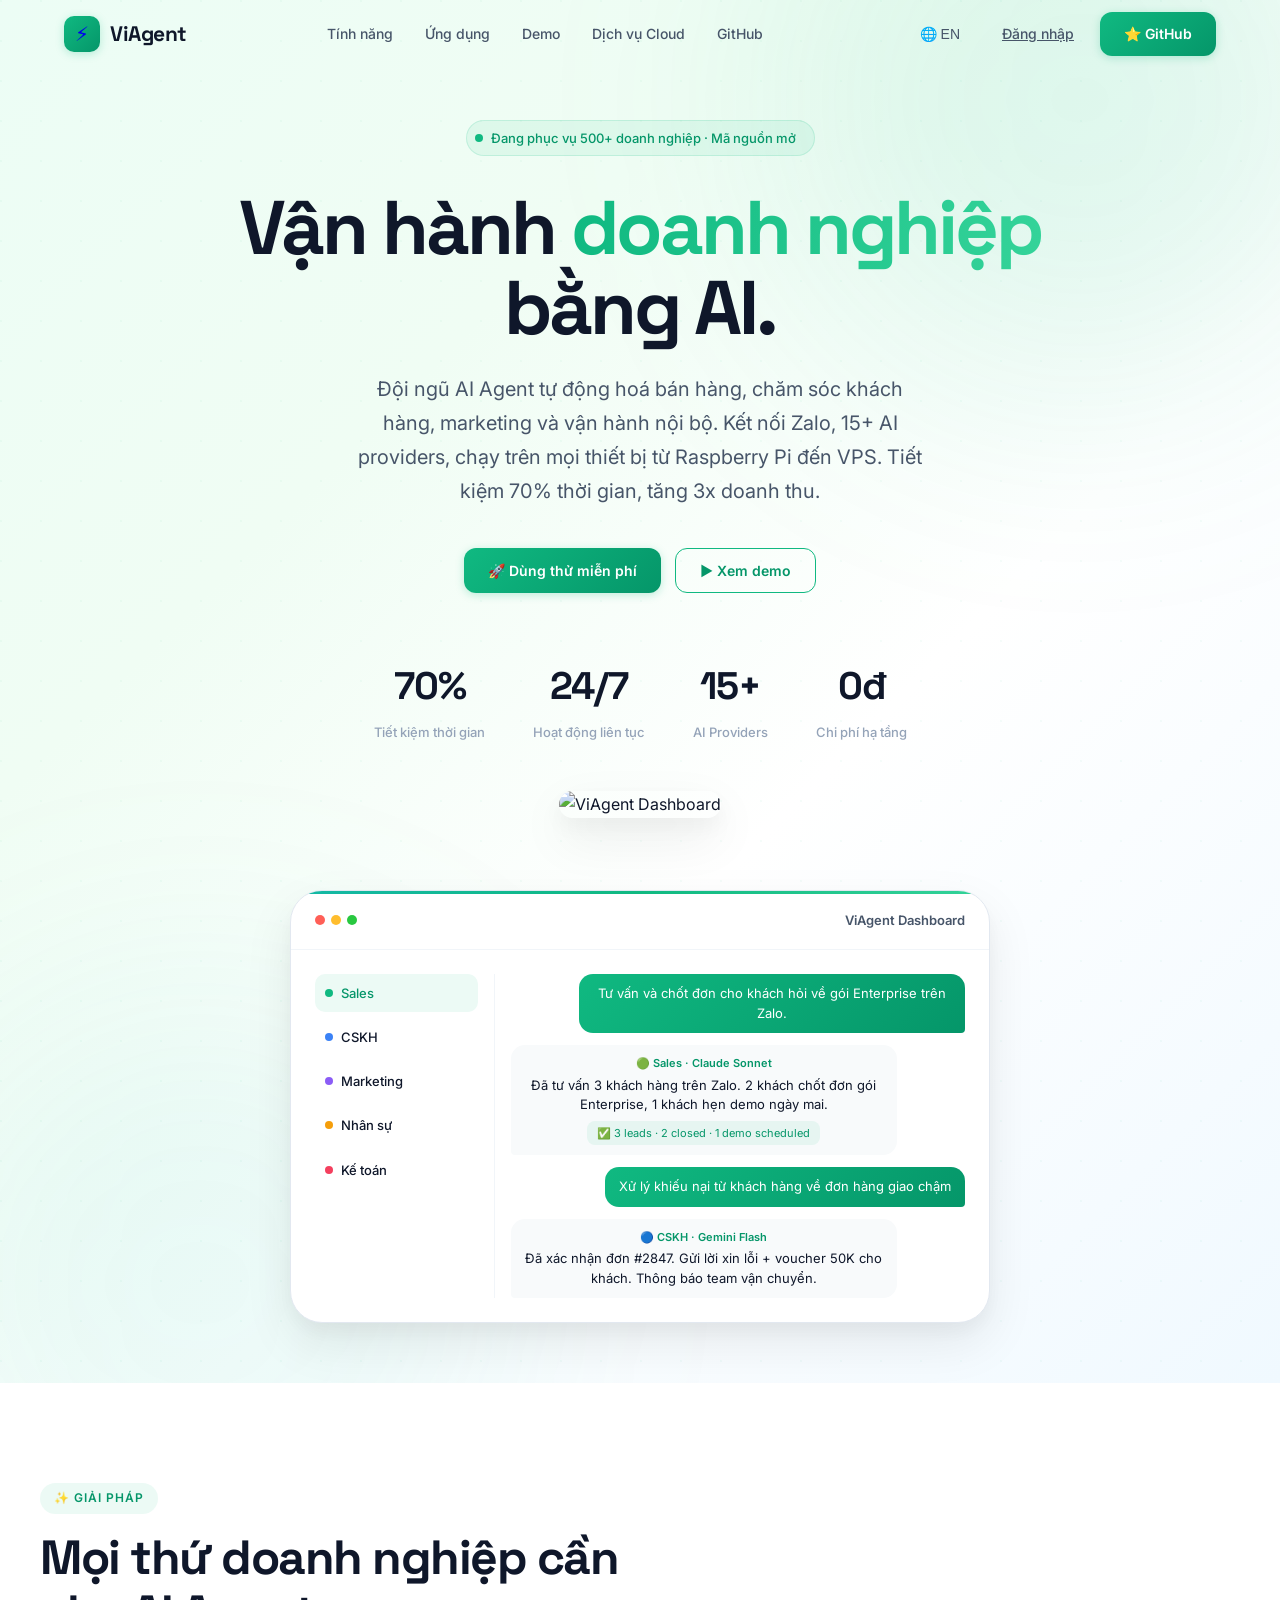
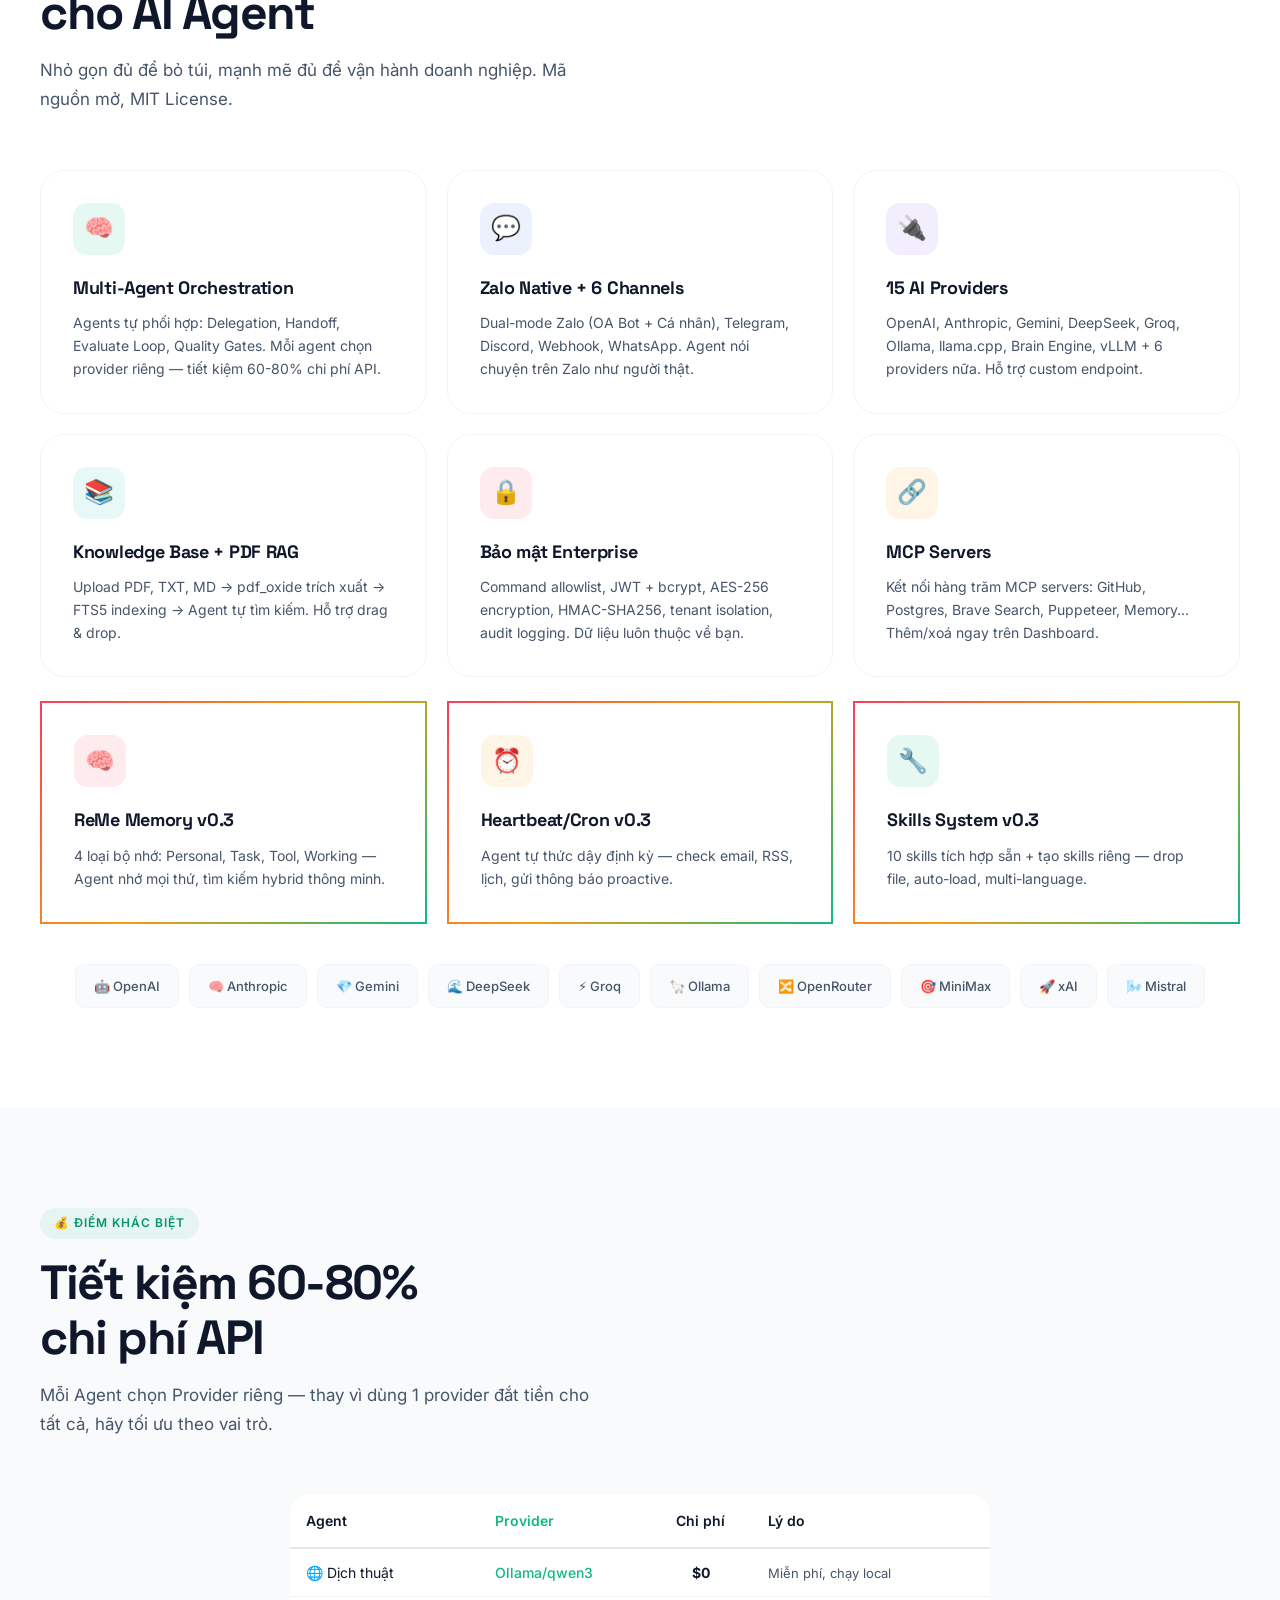
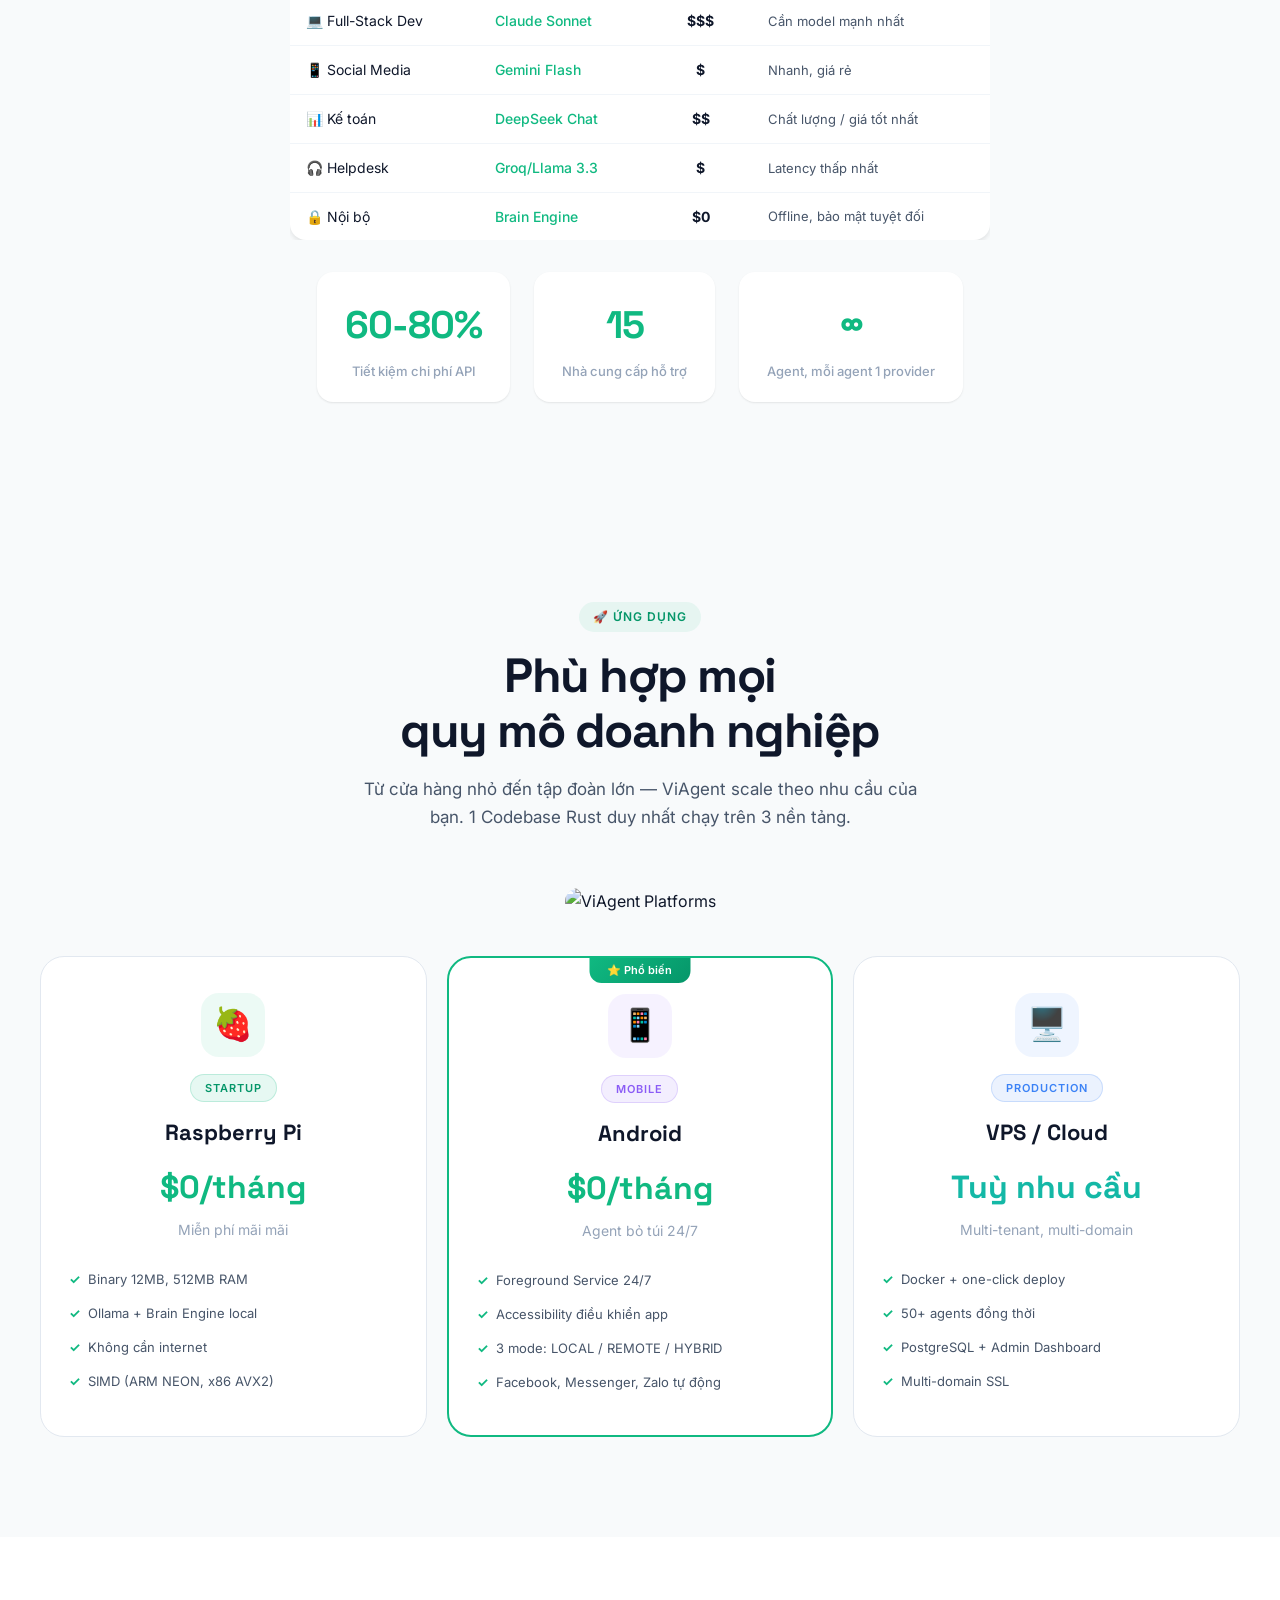
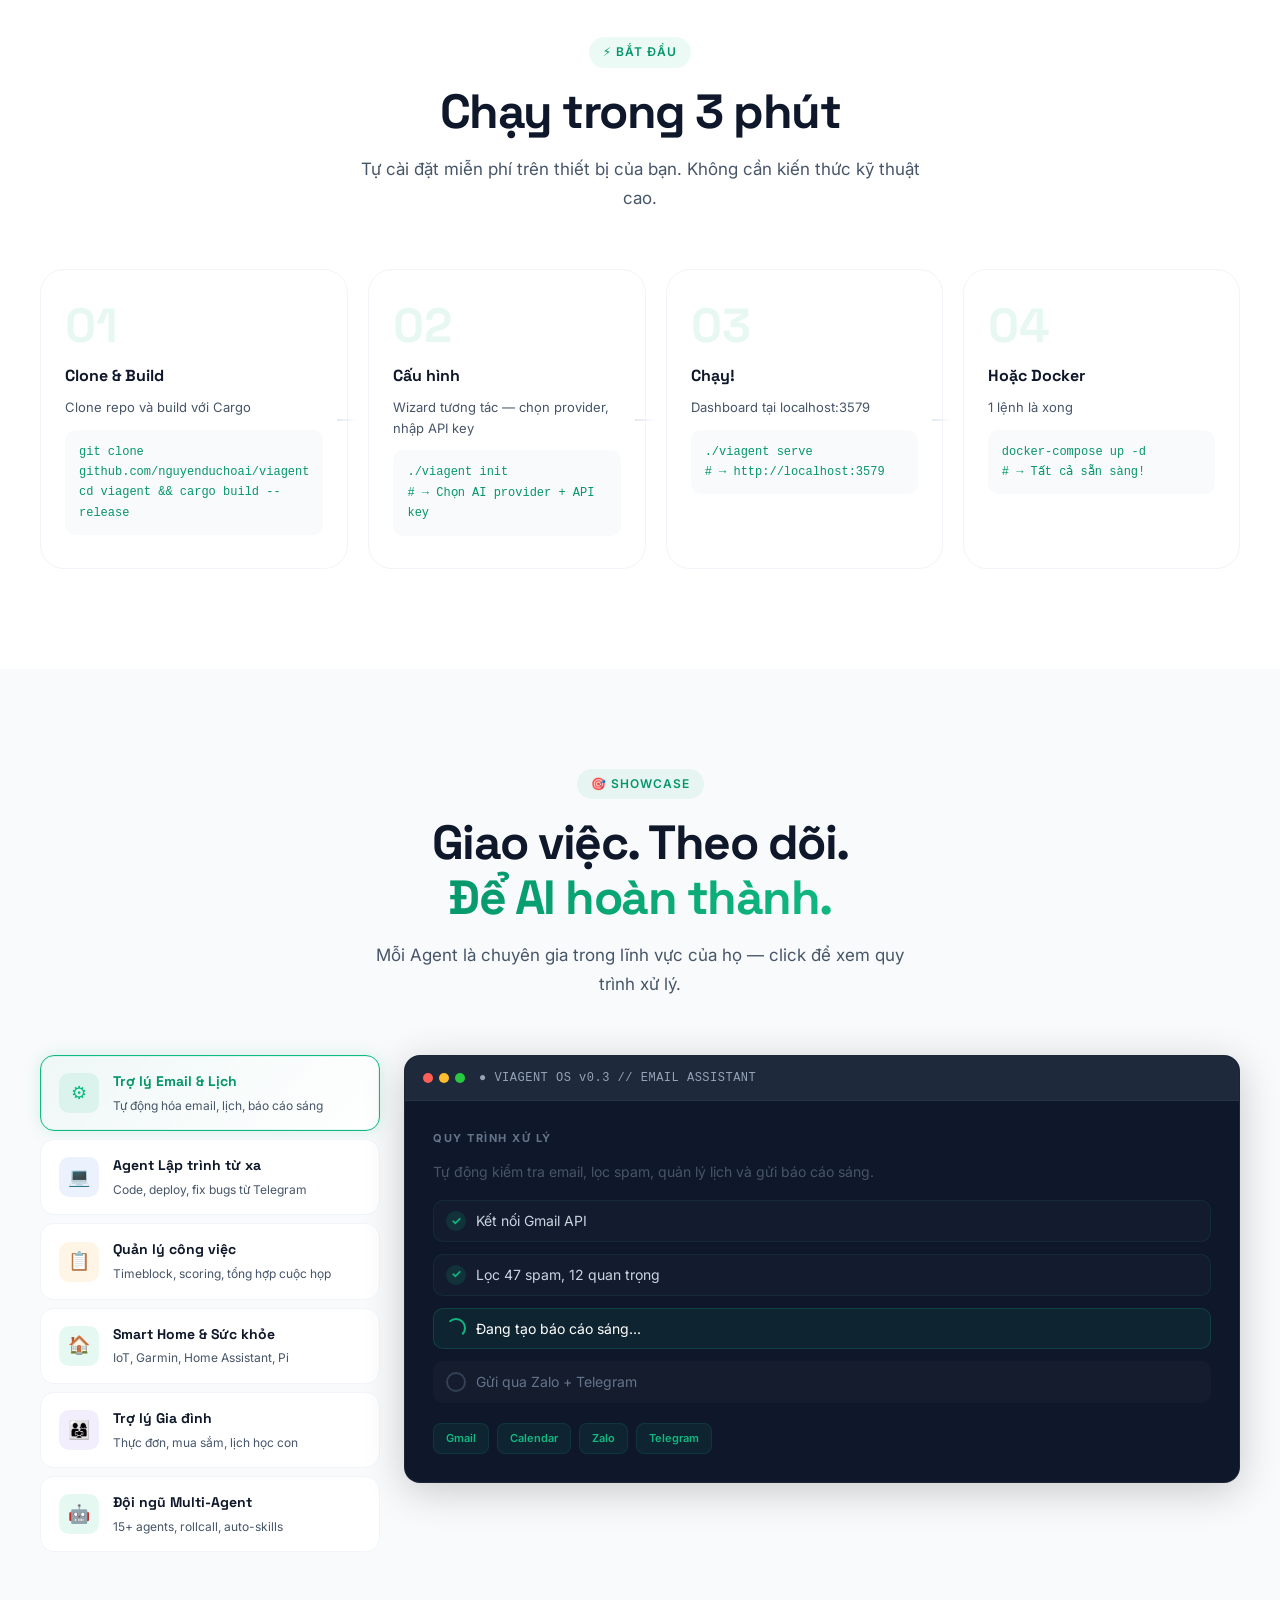
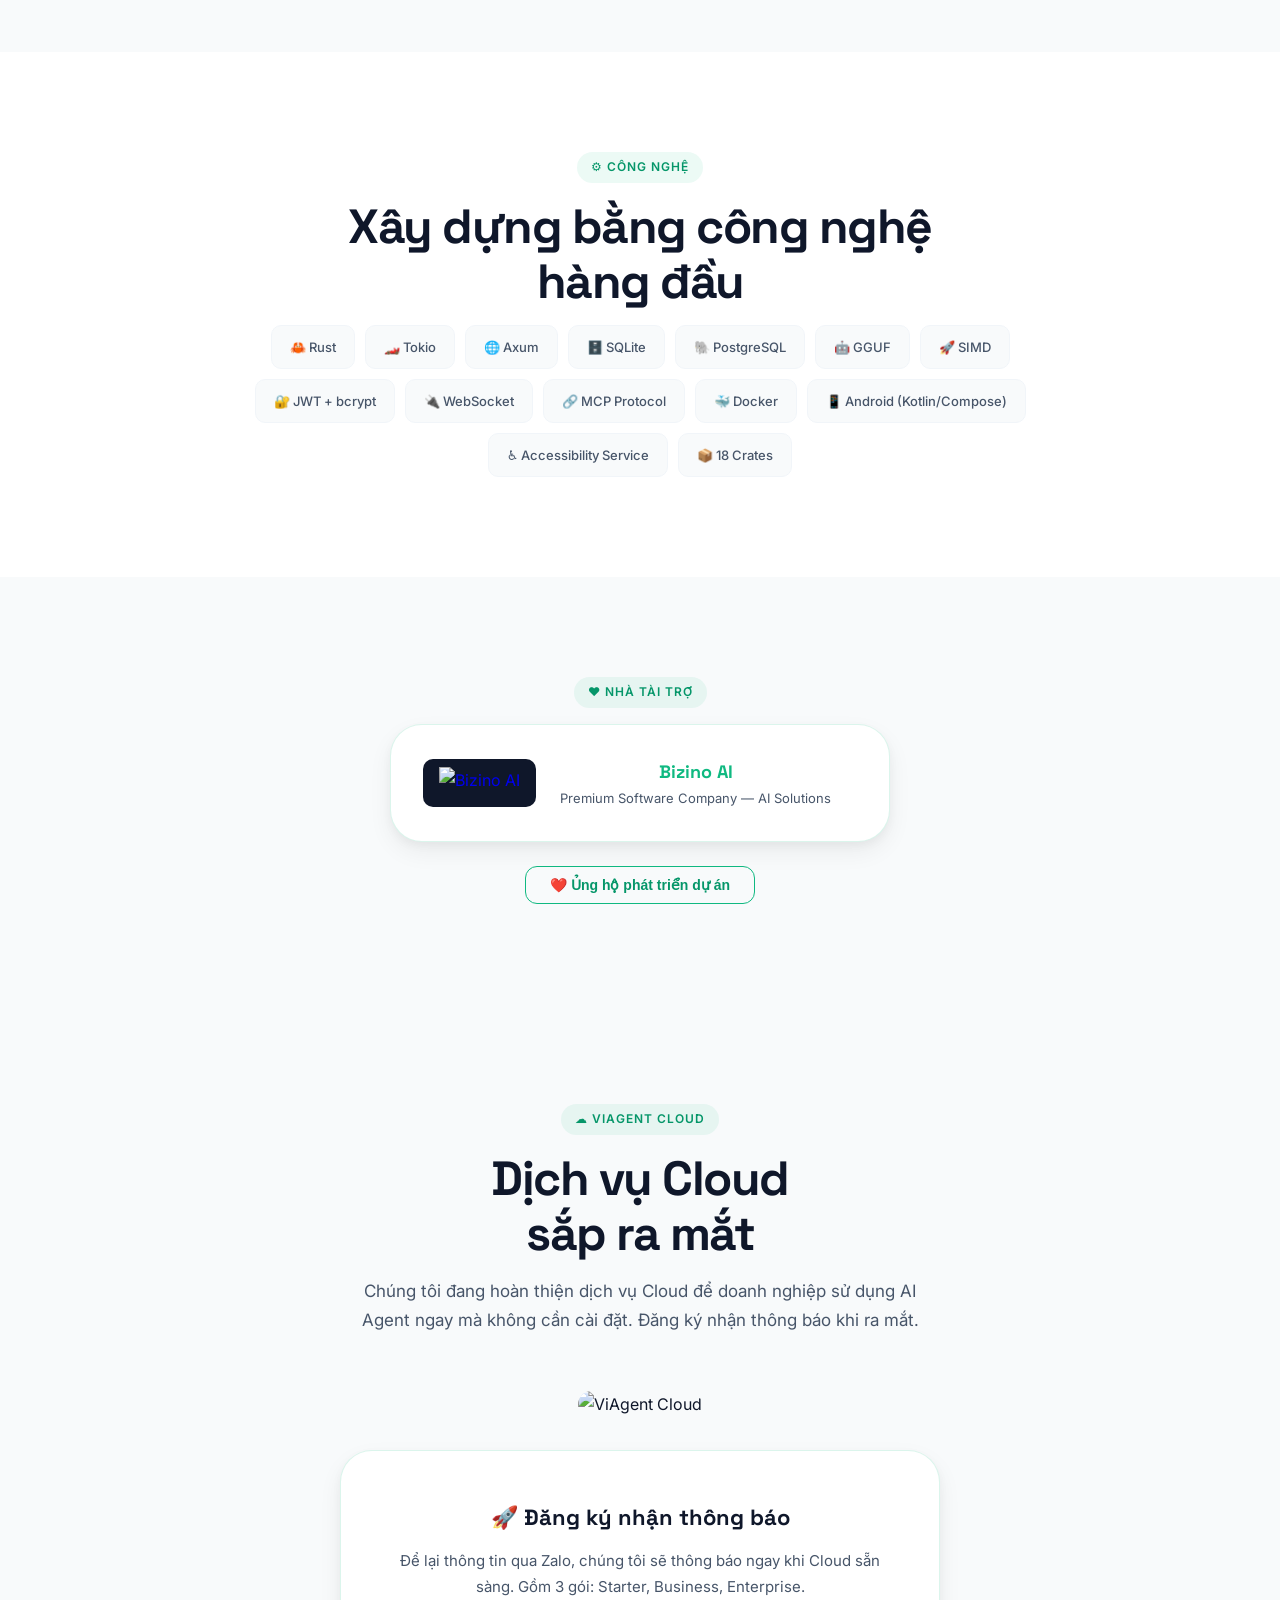
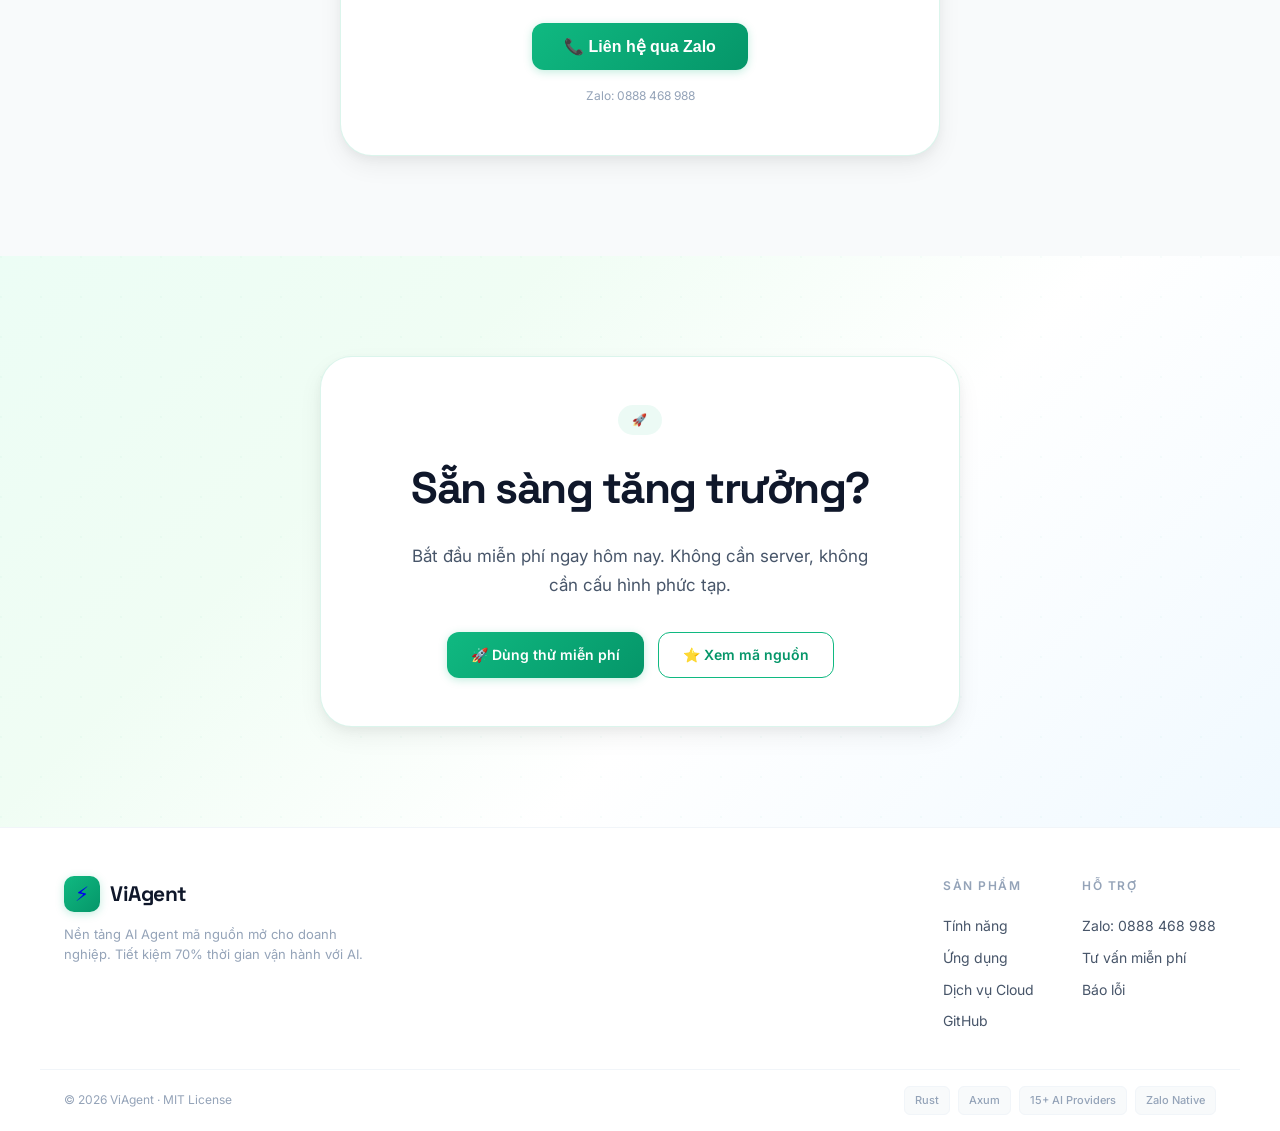
==== commit 4c227836: "🎨 Fix overlay bug + wide images + interactive showcase (Bizino.ai style) - Fix: platform card green " ====
--- a/deploy/viagent-landing/index.html
+++ b/deploy/viagent-landing/index.html
@@ -157,6 +157,37 @@
 .step-card p{font-size:13px;color:var(--text2);line-height:1.6}
 .step-code{background:var(--bg2);border-radius:10px;padding:12px 14px;font-family:'SF Mono','Fira Code',monospace;font-size:12px;color:var(--green2);margin-top:12px;line-height:1.7;overflow-x:auto}
 
+/* ─── SHOWCASE INTERACTIVE ─── */
+.showcase-layout{display:grid;grid-template-columns:340px 1fr;gap:24px;align-items:start;margin-top:32px}
+.showcase-tabs{display:flex;flex-direction:column;gap:8px}
+.sc-tab{display:flex;align-items:center;gap:14px;padding:14px 18px;border-radius:14px;border:1px solid var(--border-light);background:var(--card);cursor:pointer;transition:all .3s;user-select:none}
+.sc-tab:hover{border-color:rgba(16,185,129,.25);transform:translateX(4px)}
+.sc-tab.active{border-color:var(--green);box-shadow:0 0 16px rgba(16,185,129,.15),inset 0 0 0 1px rgba(16,185,129,.1);background:linear-gradient(135deg,rgba(16,185,129,.04),var(--card))}
+.sc-tab-icon{width:40px;height:40px;border-radius:10px;display:flex;align-items:center;justify-content:center;font-size:18px;flex-shrink:0}
+.sc-tab-title{font-family:'Space Grotesk',sans-serif;font-weight:700;font-size:14px;margin-bottom:2px}
+.sc-tab.active .sc-tab-title{color:var(--green2)}
+.sc-tab-desc{font-size:12px;color:var(--text2)}
+.showcase-preview{background:#0f172a;border-radius:16px;border:1px solid rgba(255,255,255,.06);overflow:hidden;box-shadow:0 8px 40px rgba(0,0,0,.2)}
+.sc-preview-header{background:#1e293b;padding:12px 18px;display:flex;align-items:center;gap:14px;border-bottom:1px solid rgba(255,255,255,.05)}
+.sc-preview-title{color:#94a3b8;font-size:12px;font-family:'SF Mono','Fira Code',monospace;letter-spacing:.5px}
+.sc-preview-body{padding:28px;min-height:300px;position:relative}
+.sc-panel{display:none;animation:scFadeIn .4s ease}
+.sc-panel.active{display:block}
+@keyframes scFadeIn{from{opacity:0;transform:translateY(8px)}to{opacity:1;transform:translateY(0)}}
+.sc-flow-label{font-size:11px;font-weight:700;color:#64748b;letter-spacing:1.5px;margin-bottom:12px}
+.sc-steps{display:flex;flex-direction:column;gap:12px;margin-bottom:20px}
+.sc-step{display:flex;align-items:center;gap:10px;font-size:14px;color:#64748b;padding:8px 12px;border-radius:10px;background:rgba(255,255,255,.02);border:1px solid transparent;transition:all .3s}
+.sc-step.done{color:#cbd5e1;border-color:rgba(16,185,129,.1)}
+.sc-step.active{color:#fff;background:rgba(16,185,129,.08);border-color:rgba(16,185,129,.2)}
+.sc-check{display:inline-flex;width:20px;height:20px;border-radius:50%;background:rgba(16,185,129,.15);color:#10b981;font-size:12px;align-items:center;justify-content:center;font-weight:700}
+.sc-circle{display:inline-block;width:20px;height:20px;border-radius:50%;border:2px solid #334155}
+.sc-spinner{display:inline-block;width:20px;height:20px;border-radius:50%;border:2px solid transparent;border-top-color:#10b981;border-right-color:#10b981;animation:spin .8s linear infinite}
+@keyframes spin{to{transform:rotate(360deg)}}
+.sc-tools{display:flex;gap:8px;flex-wrap:wrap}
+.sc-tools span{background:rgba(16,185,129,.08);color:#10b981;padding:5px 12px;border-radius:8px;font-size:11px;font-weight:600;border:1px solid rgba(16,185,129,.12)}
+.grad{background:linear-gradient(135deg,var(--green2),var(--green));-webkit-background-clip:text;-webkit-text-fill-color:transparent;background-clip:text}
+@media(max-width:768px){.showcase-layout{grid-template-columns:1fr;gap:16px}.showcase-tabs{flex-direction:row;overflow-x:auto;padding-bottom:8px}.sc-tab{min-width:200px}}
+
 /* ─── CHAT DEMO ─── */
 #agents-demo{background:var(--bg2)}
 .agent-demo-container{background:var(--card);border:1px solid var(--border);border-radius:var(--radius-xl);box-shadow:var(--shadow-xl);overflow:hidden;max-width:800px;margin:0 auto}
@@ -265,10 +296,9 @@
 /* Demo card typing animation */
 @keyframes cursorBlink{0%,100%{border-right-color:transparent}50%{border-right-color:var(--green)}}
 
-/* Platform card shine effect on hover */
-.platform-card::before{content:'';position:absolute;top:-50%;left:-50%;width:200%;height:200%;background:linear-gradient(135deg,transparent 40%,rgba(16,185,129,.03) 50%,transparent 60%);transform:rotate(0deg);transition:transform .6s}
-.platform-card:hover::before{transform:rotate(180deg)}
-.platform-card.featured::before{content:'⭐ Phổ biến'}
+/* Platform card shine effect on hover — uses ::after to avoid conflict with .featured::before label */
+.platform-card::after{content:'';position:absolute;inset:0;border-radius:inherit;background:linear-gradient(135deg,transparent 40%,rgba(16,185,129,.04) 50%,transparent 60%);opacity:0;transition:opacity .4s;pointer-events:none}
+.platform-card:hover::after{opacity:1}
 
 /* Step card connector line */
 .step-card::after{content:'';position:absolute;top:50%;right:-10px;width:20px;height:2px;background:linear-gradient(90deg,var(--border),transparent);pointer-events:none}
@@ -600,72 +630,140 @@
   </div>
 </section>
 
-<!-- SHOWCASE -->
+<!-- SHOWCASE — Interactive 2-column layout inspired by bizino.ai -->
 <section id="showcase" style="background:var(--bg2)">
   <div class="container">
-    <div class="section-tag" data-vi="🎯 Showcase" data-en="🎯 Showcase">🎯 Showcase</div>
-    <div class="section-title" data-vi="Những gì ViAgent<br>có thể làm" data-en="What ViAgent<br>can do">Những gì ViAgent<br>có thể làm</div>
-    <div class="section-desc" data-vi="Từ tự động hóa email đến quản lý đội ngũ AI agent — mọi thứ đều có thể." data-en="From email automation to managing AI agent teams — anything is possible.">Từ tự động hóa email đến quản lý đội ngũ AI agent — mọi thứ đều có thể.</div>
-    <div class="features-grid" style="grid-template-columns:repeat(3,1fr)">
-      <div class="feature-card fade-up" style="--i:0">
-        <span class="pf-tag pf-tag-green" data-vi="⚙️ TỰ ĐỘNG HÓA" data-en="⚙️ AUTOMATION">⚙️ TỰ ĐỘNG HÓA</span>
-        <h3 data-vi="Trợ lý Email & Lịch thông minh" data-en="Smart Email & Calendar Assistant">Trợ lý Email & Lịch thông minh</h3>
-        <ul style="list-style:none;padding:0;margin:8px 0 0;font-size:13px;color:var(--text2);line-height:2">
-          <li data-vi="→ Kiểm tra email, lọc spam tự động" data-en="→ Check email, auto-filter spam">→ Kiểm tra email, lọc spam tự động</li>
-          <li data-vi="→ Quản lý lịch, giải quyết xung đột" data-en="→ Manage calendar, resolve conflicts">→ Quản lý lịch, giải quyết xung đột</li>
-          <li data-vi="→ Gửi báo cáo sáng: thời tiết, cuộc họp, việc cần làm" data-en="→ Morning report: weather, meetings, tasks">→ Gửi báo cáo sáng: thời tiết, cuộc họp, việc cần làm</li>
-          <li data-vi="→ Check-in chuyến bay, chọn ghế cửa sổ" data-en="→ Check-in flights, pick window seat">→ Check-in chuyến bay, chọn ghế cửa sổ</li>
-        </ul>
-      </div>
-      <div class="feature-card fade-up" style="--i:1">
-        <span class="pf-tag pf-tag-blue" data-vi="💻 DEVELOPER" data-en="💻 DEVELOPER">💻 DEVELOPER</span>
-        <h3 data-vi="Agent Lập trình từ xa" data-en="Remote Coding Agent">Agent Lập trình từ xa</h3>
-        <ul style="list-style:none;padding:0;margin:8px 0 0;font-size:13px;color:var(--text2);line-height:2">
-          <li data-vi="→ Build website từ Telegram trong khi nằm xem Netflix" data-en="→ Build websites from Telegram while watching Netflix">→ Build website từ Telegram trong khi nằm xem Netflix</li>
-          <li data-vi="→ Tạo GitHub issues, refactor PRs từ code review" data-en="→ Create GitHub issues, refactor PRs from code review">→ Tạo GitHub issues, refactor PRs từ code review</li>
-          <li data-vi="→ Review logs, fix lỗi deploy, auto-redeploy" data-en="→ Review logs, fix deploy bugs, auto-redeploy">→ Review logs, fix lỗi deploy, auto-redeploy</li>
-          <li data-vi="→ Code agents chạy xuyên đêm khi bạn ngủ" data-en="→ Code agents run overnight while you sleep">→ Code agents chạy xuyên đêm khi bạn ngủ</li>
-        </ul>
-      </div>
-      <div class="feature-card fade-up" style="--i:2">
-        <span class="pf-tag" style="background:rgba(245,158,11,.08);color:#f59e0b;border-color:rgba(245,158,11,.15)" data-vi="📋 NĂNG SUẤT" data-en="📋 PRODUCTIVITY">📋 NĂNG SUẤT</span>
-        <h3 data-vi="Quản lý công việc thông minh" data-en="Smart Task Management">Quản lý công việc thông minh</h3>
-        <ul style="list-style:none;padding:0;margin:8px 0 0;font-size:13px;color:var(--text2);line-height:2">
-          <li data-vi="→ Timeblock tasks trong calendar theo mức ưu tiên" data-en="→ Timeblock tasks in calendar by priority">→ Timeblock tasks trong calendar theo mức ưu tiên</li>
-          <li data-vi="→ Chấm điểm công việc theo urgency & importance" data-en="→ Score tasks by urgency & importance">→ Chấm điểm công việc theo urgency & importance</li>
-          <li data-vi="→ Tóm tắt 122 slides Google cho cuộc họp" data-en="→ Summarize 122 Google slides for meeting">→ Tóm tắt 122 slides Google cho cuộc họp</li>
-          <li data-vi="→ Xóa 10,000 email trong ngày đầu tiên" data-en="→ Delete 10,000 emails on day one">→ Xóa 10,000 email trong ngày đầu tiên</li>
-        </ul>
-      </div>
-      <div class="feature-card fade-up" style="--i:3">
-        <span class="pf-tag pf-tag-green" data-vi="🏠 SMART HOME" data-en="🏠 SMART HOME">🏠 SMART HOME</span>
-        <h3 data-vi="Nhà thông minh & Sức khỏe" data-en="Smart Home & Health">Nhà thông minh & Sức khỏe</h3>
-        <ul style="list-style:none;padding:0;margin:8px 0 0;font-size:13px;color:var(--text2);line-height:2">
-          <li data-vi="→ Kết nối Garmin, WHOOP — theo dõi sức khỏe" data-en="→ Connect Garmin, WHOOP — health tracking">→ Kết nối Garmin, WHOOP — theo dõi sức khỏe</li>
-          <li data-vi="→ Chạy trên Raspberry Pi với Cloudflare tunnel" data-en="→ Run on Raspberry Pi with Cloudflare tunnel">→ Chạy trên Raspberry Pi với Cloudflare tunnel</li>
-          <li data-vi="→ Điều khiển Home Assistant qua chat" data-en="→ Control Home Assistant via chat">→ Điều khiển Home Assistant qua chat</li>
-          <li data-vi="→ Theo dõi bạn và nhắn tin nếu im lặng quá lâu" data-en="→ Monitor you and text if silent too long">→ Theo dõi bạn và nhắn tin nếu im lặng quá lâu</li>
-        </ul>
-      </div>
-      <div class="feature-card fade-up" style="--i:4">
-        <span class="pf-tag" style="background:rgba(139,92,246,.08);color:#8b5cf6;border-color:rgba(139,92,246,.15)" data-vi="👨‍👩‍👧 GIA ĐÌNH" data-en="👨‍👩‍👧 FAMILY">👨‍👩‍👧 GIA ĐÌNH</span>
-        <h3 data-vi="Trợ lý Gia đình" data-en="Family Assistant">Trợ lý Gia đình</h3>
-        <ul style="list-style:none;padding:0;margin:8px 0 0;font-size:13px;color:var(--text2);line-height:2">
-          <li data-vi="→ Lên thực đơn tuần trong Notion (365 ngày)" data-en="→ Weekly meal plans in Notion (365 days)">→ Lên thực đơn tuần trong Notion (365 ngày)</li>
-          <li data-vi="→ Danh sách mua sắm theo cửa hàng & kệ hàng" data-en="→ Shopping lists by store & aisle">→ Danh sách mua sắm theo cửa hàng & kệ hàng</li>
-          <li data-vi="→ Thông báo lịch kiểm tra của con" data-en="→ Kids' exam schedule notifications">→ Thông báo lịch kiểm tra của con</li>
-          <li data-vi="→ Dự báo thời tiết để gợi ý nấu nướng" data-en="→ Weather forecast for cooking suggestions">→ Dự báo thời tiết để gợi ý nấu nướng</li>
-        </ul>
-      </div>
-      <div class="feature-card fade-up" style="--i:5;border:2px solid var(--green);box-shadow:0 0 20px rgba(16,185,129,.1)">
-        <span class="pf-tag pf-tag-green">🤖 MULTI-AGENT</span>
-        <h3 data-vi="Đội ngũ AI Agent" data-en="AI Agent Team">Đội ngũ AI Agent</h3>
-        <ul style="list-style:none;padding:0;margin:8px 0 0;font-size:13px;color:var(--text2);line-height:2">
-          <li data-vi="→ 15+ agents trên 1 VPS, rollcall hàng ngày" data-en="→ 15+ agents on 1 VPS, daily rollcall">→ 15+ agents trên 1 VPS, rollcall hàng ngày</li>
-          <li data-vi="→ 4 agents cho solo founder: Strategy, Dev, Marketing, Business" data-en="→ 4 agents for solo founder: Strategy, Dev, Marketing, Business">→ 4 agents cho solo founder: Strategy, Dev, Marketing, Business</li>
-          <li data-vi="→ Sub-agents chạy research qua đêm" data-en="→ Sub-agents run research overnight">→ Sub-agents chạy research qua đêm</li>
-          <li data-vi="→ Agents tự cập nhật, tự tạo skills mới" data-en="→ Agents auto-update, auto-create new skills">→ Agents tự cập nhật, tự tạo skills mới</li>
-        </ul>
+    <div class="section-center">
+      <div class="section-tag" data-vi="🎯 Showcase" data-en="🎯 Showcase">🎯 Showcase</div>
+      <div class="section-title" data-vi="Giao việc. Theo dõi.<br><span class='grad'>Để AI hoàn thành.</span>" data-en="Assign tasks. Monitor.<br><span class='grad'>Let AI finish.</span>">Giao việc. Theo dõi.<br><span class="grad">Để AI hoàn thành.</span></div>
+      <div class="section-desc" data-vi="Mỗi Agent là chuyên gia trong lĩnh vực của họ — click để xem quy trình xử lý." data-en="Each Agent is an expert in their field — click to see the workflow.">Mỗi Agent là chuyên gia trong lĩnh vực của họ — click để xem quy trình xử lý.</div>
+    </div>
+    <div class="showcase-layout fade-up" style="--i:0">
+      <!-- LEFT: Tabs -->
+      <div class="showcase-tabs">
+        <div class="sc-tab active" onclick="showCase(0)">
+          <div class="sc-tab-icon" style="background:rgba(16,185,129,.1);color:#10b981">⚙️</div>
+          <div>
+            <div class="sc-tab-title" data-vi="Trợ lý Email & Lịch" data-en="Email & Calendar Assistant">Trợ lý Email & Lịch</div>
+            <div class="sc-tab-desc" data-vi="Tự động hóa email, lịch, báo cáo sáng" data-en="Automate email, calendar, morning reports">Tự động hóa email, lịch, báo cáo sáng</div>
+          </div>
+        </div>
+        <div class="sc-tab" onclick="showCase(1)">
+          <div class="sc-tab-icon" style="background:rgba(59,130,246,.1);color:#3b82f6">💻</div>
+          <div>
+            <div class="sc-tab-title" data-vi="Agent Lập trình từ xa" data-en="Remote Coding Agent">Agent Lập trình từ xa</div>
+            <div class="sc-tab-desc" data-vi="Code, deploy, fix bugs từ Telegram" data-en="Code, deploy, fix bugs from Telegram">Code, deploy, fix bugs từ Telegram</div>
+          </div>
+        </div>
+        <div class="sc-tab" onclick="showCase(2)">
+          <div class="sc-tab-icon" style="background:rgba(245,158,11,.1);color:#f59e0b">📋</div>
+          <div>
+            <div class="sc-tab-title" data-vi="Quản lý công việc" data-en="Task Management">Quản lý công việc</div>
+            <div class="sc-tab-desc" data-vi="Timeblock, scoring, tổng hợp cuộc họp" data-en="Timeblock, scoring, meeting summaries">Timeblock, scoring, tổng hợp cuộc họp</div>
+          </div>
+        </div>
+        <div class="sc-tab" onclick="showCase(3)">
+          <div class="sc-tab-icon" style="background:rgba(16,185,129,.1);color:#10b981">🏠</div>
+          <div>
+            <div class="sc-tab-title" data-vi="Smart Home & Sức khỏe" data-en="Smart Home & Health">Smart Home & Sức khỏe</div>
+            <div class="sc-tab-desc" data-vi="IoT, Garmin, Home Assistant, Pi" data-en="IoT, Garmin, Home Assistant, Pi">IoT, Garmin, Home Assistant, Pi</div>
+          </div>
+        </div>
+        <div class="sc-tab" onclick="showCase(4)">
+          <div class="sc-tab-icon" style="background:rgba(139,92,246,.1);color:#8b5cf6">👨‍👩‍👧</div>
+          <div>
+            <div class="sc-tab-title" data-vi="Trợ lý Gia đình" data-en="Family Assistant">Trợ lý Gia đình</div>
+            <div class="sc-tab-desc" data-vi="Thực đơn, mua sắm, lịch học con" data-en="Meal plans, shopping, kids' schedule">Thực đơn, mua sắm, lịch học con</div>
+          </div>
+        </div>
+        <div class="sc-tab" onclick="showCase(5)">
+          <div class="sc-tab-icon" style="background:rgba(16,185,129,.1);color:#10b981">🤖</div>
+          <div>
+            <div class="sc-tab-title" data-vi="Đội ngũ Multi-Agent" data-en="Multi-Agent Team">Đội ngũ Multi-Agent</div>
+            <div class="sc-tab-desc" data-vi="15+ agents, rollcall, auto-skills" data-en="15+ agents, rollcall, auto-skills">15+ agents, rollcall, auto-skills</div>
+          </div>
+        </div>
+      </div>
+      <!-- RIGHT: Preview Panel -->
+      <div class="showcase-preview">
+        <div class="sc-preview-header">
+          <div class="demo-dots"><span></span><span></span><span></span></div>
+          <span class="sc-preview-title">● VIAGENT OS v0.3 // <span id="sc-agent-name">EMAIL ASSISTANT</span></span>
+        </div>
+        <div class="sc-preview-body" id="sc-preview-body">
+          <!-- Panel 0: Email -->
+          <div class="sc-panel active" data-panel="0">
+            <div class="sc-flow-label" data-vi="QUY TRÌNH XỬ LÝ" data-en="PROCESS FLOW">QUY TRÌNH XỬ LÝ</div>
+            <p style="font-size:14px;color:var(--text2);margin-bottom:16px" data-vi="Tự động kiểm tra email, lọc spam, quản lý lịch và gửi báo cáo sáng." data-en="Auto-check email, filter spam, manage calendar and send morning reports.">Tự động kiểm tra email, lọc spam, quản lý lịch và gửi báo cáo sáng.</p>
+            <div class="sc-steps">
+              <div class="sc-step done"><span class="sc-check">✓</span> <span data-vi="Kết nối Gmail API" data-en="Connect Gmail API">Kết nối Gmail API</span></div>
+              <div class="sc-step done"><span class="sc-check">✓</span> <span data-vi="Lọc 47 spam, 12 quan trọng" data-en="Filter 47 spam, 12 important">Lọc 47 spam, 12 quan trọng</span></div>
+              <div class="sc-step active"><span class="sc-spinner"></span> <span data-vi="Đang tạo báo cáo sáng..." data-en="Creating morning report...">Đang tạo báo cáo sáng...</span></div>
+              <div class="sc-step"><span class="sc-circle"></span> <span data-vi="Gửi qua Zalo + Telegram" data-en="Send via Zalo + Telegram">Gửi qua Zalo + Telegram</span></div>
+            </div>
+            <div class="sc-tools"><span>Gmail</span><span>Calendar</span><span>Zalo</span><span>Telegram</span></div>
+          </div>
+          <!-- Panel 1: Dev -->
+          <div class="sc-panel" data-panel="1">
+            <div class="sc-flow-label" data-vi="QUY TRÌNH XỬ LÝ" data-en="PROCESS FLOW">QUY TRÌNH XỬ LÝ</div>
+            <p style="font-size:14px;color:var(--text2);margin-bottom:16px" data-vi="Build website từ tin nhắn Telegram, push code, auto-deploy." data-en="Build website from Telegram message, push code, auto-deploy.">Build website từ tin nhắn Telegram, push code, auto-deploy.</p>
+            <div class="sc-steps">
+              <div class="sc-step done"><span class="sc-check">✓</span> <span data-vi="Nhận yêu cầu từ Telegram" data-en="Receive request from Telegram">Nhận yêu cầu từ Telegram</span></div>
+              <div class="sc-step done"><span class="sc-check">✓</span> <span data-vi="Clone repo, tạo branch feature" data-en="Clone repo, create feature branch">Clone repo, tạo branch feature</span></div>
+              <div class="sc-step done"><span class="sc-check">✓</span> <span data-vi="Code 347 dòng, 12 files changed" data-en="Code 347 lines, 12 files changed">Code 347 dòng, 12 files changed</span></div>
+              <div class="sc-step active"><span class="sc-spinner"></span> <span data-vi="Đang chạy tests + deploy..." data-en="Running tests + deploy...">Đang chạy tests + deploy...</span></div>
+            </div>
+            <div class="sc-tools"><span>GitHub</span><span>Claude Sonnet</span><span>Docker</span><span>Vercel</span></div>
+          </div>
+          <!-- Panel 2: Productivity -->
+          <div class="sc-panel" data-panel="2">
+            <div class="sc-flow-label" data-vi="QUY TRÌNH XỬ LÝ" data-en="PROCESS FLOW">QUY TRÌNH XỬ LÝ</div>
+            <p style="font-size:14px;color:var(--text2);margin-bottom:16px" data-vi="Quản lý công việc thông minh: scoring, timeblock, tổng hợp." data-en="Smart task management: scoring, timeblock, summaries.">Quản lý công việc thông minh: scoring, timeblock, tổng hợp.</p>
+            <div class="sc-steps">
+              <div class="sc-step done"><span class="sc-check">✓</span> <span data-vi="Chấm điểm 23 tasks (urgency × importance)" data-en="Score 23 tasks (urgency × importance)">Chấm điểm 23 tasks (urgency × importance)</span></div>
+              <div class="sc-step done"><span class="sc-check">✓</span> <span data-vi="Timeblock vào Google Calendar" data-en="Timeblock into Google Calendar">Timeblock vào Google Calendar</span></div>
+              <div class="sc-step active"><span class="sc-spinner"></span> <span data-vi="Tóm tắt 122 slides cho meeting 2pm..." data-en="Summarizing 122 slides for 2pm meeting...">Tóm tắt 122 slides cho meeting 2pm...</span></div>
+              <div class="sc-step"><span class="sc-circle"></span> <span data-vi="Xóa 10,000 email cũ" data-en="Delete 10,000 old emails">Xóa 10,000 email cũ</span></div>
+            </div>
+            <div class="sc-tools"><span>Google Calendar</span><span>Notion</span><span>Gemini Flash</span></div>
+          </div>
+          <!-- Panel 3: Smart Home -->
+          <div class="sc-panel" data-panel="3">
+            <div class="sc-flow-label" data-vi="QUY TRÌNH XỬ LÝ" data-en="PROCESS FLOW">QUY TRÌNH XỬ LÝ</div>
+            <p style="font-size:14px;color:var(--text2);margin-bottom:16px" data-vi="Kết nối IoT, theo dõi sức khỏe, điều khiển nhà thông minh." data-en="Connect IoT, health tracking, smart home control.">Kết nối IoT, theo dõi sức khỏe, điều khiển nhà thông minh.</p>
+            <div class="sc-steps">
+              <div class="sc-step done"><span class="sc-check">✓</span> <span data-vi="Sync Garmin: HR 72bpm, Sleep 7h12m" data-en="Sync Garmin: HR 72bpm, Sleep 7h12m">Sync Garmin: HR 72bpm, Sleep 7h12m</span></div>
+              <div class="sc-step done"><span class="sc-check">✓</span> <span data-vi="Bật đèn phòng khách, 24°C" data-en="Turn on living room light, 24°C">Bật đèn phòng khách, 24°C</span></div>
+              <div class="sc-step active"><span class="sc-spinner"></span> <span data-vi="Đang check camera an ninh..." data-en="Checking security cameras...">Đang check camera an ninh...</span></div>
+              <div class="sc-step"><span class="sc-circle"></span> <span data-vi="Gửi nhắc uống nước 2h/lần" data-en="Send water reminder every 2h">Gửi nhắc uống nước 2h/lần</span></div>
+            </div>
+            <div class="sc-tools"><span>Home Assistant</span><span>Garmin</span><span>Raspberry Pi</span></div>
+          </div>
+          <!-- Panel 4: Family -->
+          <div class="sc-panel" data-panel="4">
+            <div class="sc-flow-label" data-vi="QUY TRÌNH XỬ LÝ" data-en="PROCESS FLOW">QUY TRÌNH XỬ LÝ</div>
+            <p style="font-size:14px;color:var(--text2);margin-bottom:16px" data-vi="Quản lý gia đình: thực đơn, mua sắm, lịch học." data-en="Family management: meal plans, shopping, school schedule.">Quản lý gia đình: thực đơn, mua sắm, lịch học.</p>
+            <div class="sc-steps">
+              <div class="sc-step done"><span class="sc-check">✓</span> <span data-vi="Lên thực đơn thứ 2-7 (cân bằng dinh dưỡng)" data-en="Plan Mon-Sat menu (balanced nutrition)">Lên thực đơn thứ 2-7 (cân bằng dinh dưỡng)</span></div>
+              <div class="sc-step done"><span class="sc-check">✓</span> <span data-vi="Danh sách mua sắm → CoopMart (kệ 3, 7, 12)" data-en="Shopping list → CoopMart (aisle 3, 7, 12)">Danh sách mua sắm → CoopMart (kệ 3, 7, 12)</span></div>
+              <div class="sc-step active"><span class="sc-spinner"></span> <span data-vi="Đang nhắc: Kiểm tra Toán con Bi ngày mai..." data-en="Reminder: Bi's Math test tomorrow...">Đang nhắc: Kiểm tra Toán con Bi ngày mai...</span></div>
+              <div class="sc-step"><span class="sc-circle"></span> <span data-vi="Dự báo: mưa → gợi ý nấu lẩu" data-en="Forecast: rain → suggest hot pot">Dự báo: mưa → gợi ý nấu lẩu</span></div>
+            </div>
+            <div class="sc-tools"><span>Notion</span><span>Weather API</span><span>Zalo</span></div>
+          </div>
+          <!-- Panel 5: Multi-Agent -->
+          <div class="sc-panel" data-panel="5">
+            <div class="sc-flow-label" data-vi="QUY TRÌNH XỬ LÝ" data-en="PROCESS FLOW">QUY TRÌNH XỬ LÝ</div>
+            <p style="font-size:14px;color:var(--text2);margin-bottom:16px" data-vi="Điều phối 15+ agents, mỗi agent có vai trò và provider riêng." data-en="Orchestrate 15+ agents, each with its own role and provider.">Điều phối 15+ agents, mỗi agent có vai trò và provider riêng.</p>
+            <div class="sc-steps">
+              <div class="sc-step done"><span class="sc-check">✓</span> <span data-vi="Rollcall: 15/15 agents online ✅" data-en="Rollcall: 15/15 agents online ✅">Rollcall: 15/15 agents online ✅</span></div>
+              <div class="sc-step done"><span class="sc-check">✓</span> <span data-vi="Strategy Agent → phân tích thị trường Q1" data-en="Strategy Agent → Q1 market analysis">Strategy Agent → phân tích thị trường Q1</span></div>
+              <div class="sc-step done"><span class="sc-check">✓</span> <span data-vi="Dev Agent → ship 3 features trong đêm" data-en="Dev Agent → shipped 3 features overnight">Dev Agent → ship 3 features trong đêm</span></div>
+              <div class="sc-step active"><span class="sc-spinner"></span> <span data-vi="Marketing Agent đang tạo kế hoạch content..." data-en="Marketing Agent creating content plan...">Marketing Agent đang tạo kế hoạch content...</span></div>
+            </div>
+            <div class="sc-tools"><span>Claude</span><span>Gemini</span><span>DeepSeek</span><span>Ollama</span><span>Groq</span></div>
+          </div>
+        </div>
       </div>
     </div>
   </div>
@@ -819,6 +917,17 @@
 function contactOrder(plan){
   const msg=encodeURIComponent('Xin chào! Tôi muốn đăng ký gói '+plan+' trên ViAgent.');
   window.open('https://zalo.me/0888468988?text='+msg,'_blank');
+}
+
+// Showcase tab switching
+const scAgentNames=['EMAIL ASSISTANT','CODING AGENT','TASK MANAGER','SMART HOME','FAMILY AGENT','MULTI-AGENT TEAM'];
+function showCase(idx){
+  document.querySelectorAll('.sc-tab').forEach((t,i)=>t.classList.toggle('active',i===idx));
+  document.querySelectorAll('.sc-panel').forEach(p=>p.classList.remove('active'));
+  const panel=document.querySelector('.sc-panel[data-panel="'+idx+'"]');
+  if(panel)panel.classList.add('active');
+  const name=document.getElementById('sc-agent-name');
+  if(name)name.textContent=scAgentNames[idx]||'AGENT';
 }
 
 // Mouse-follow glow on feature cards
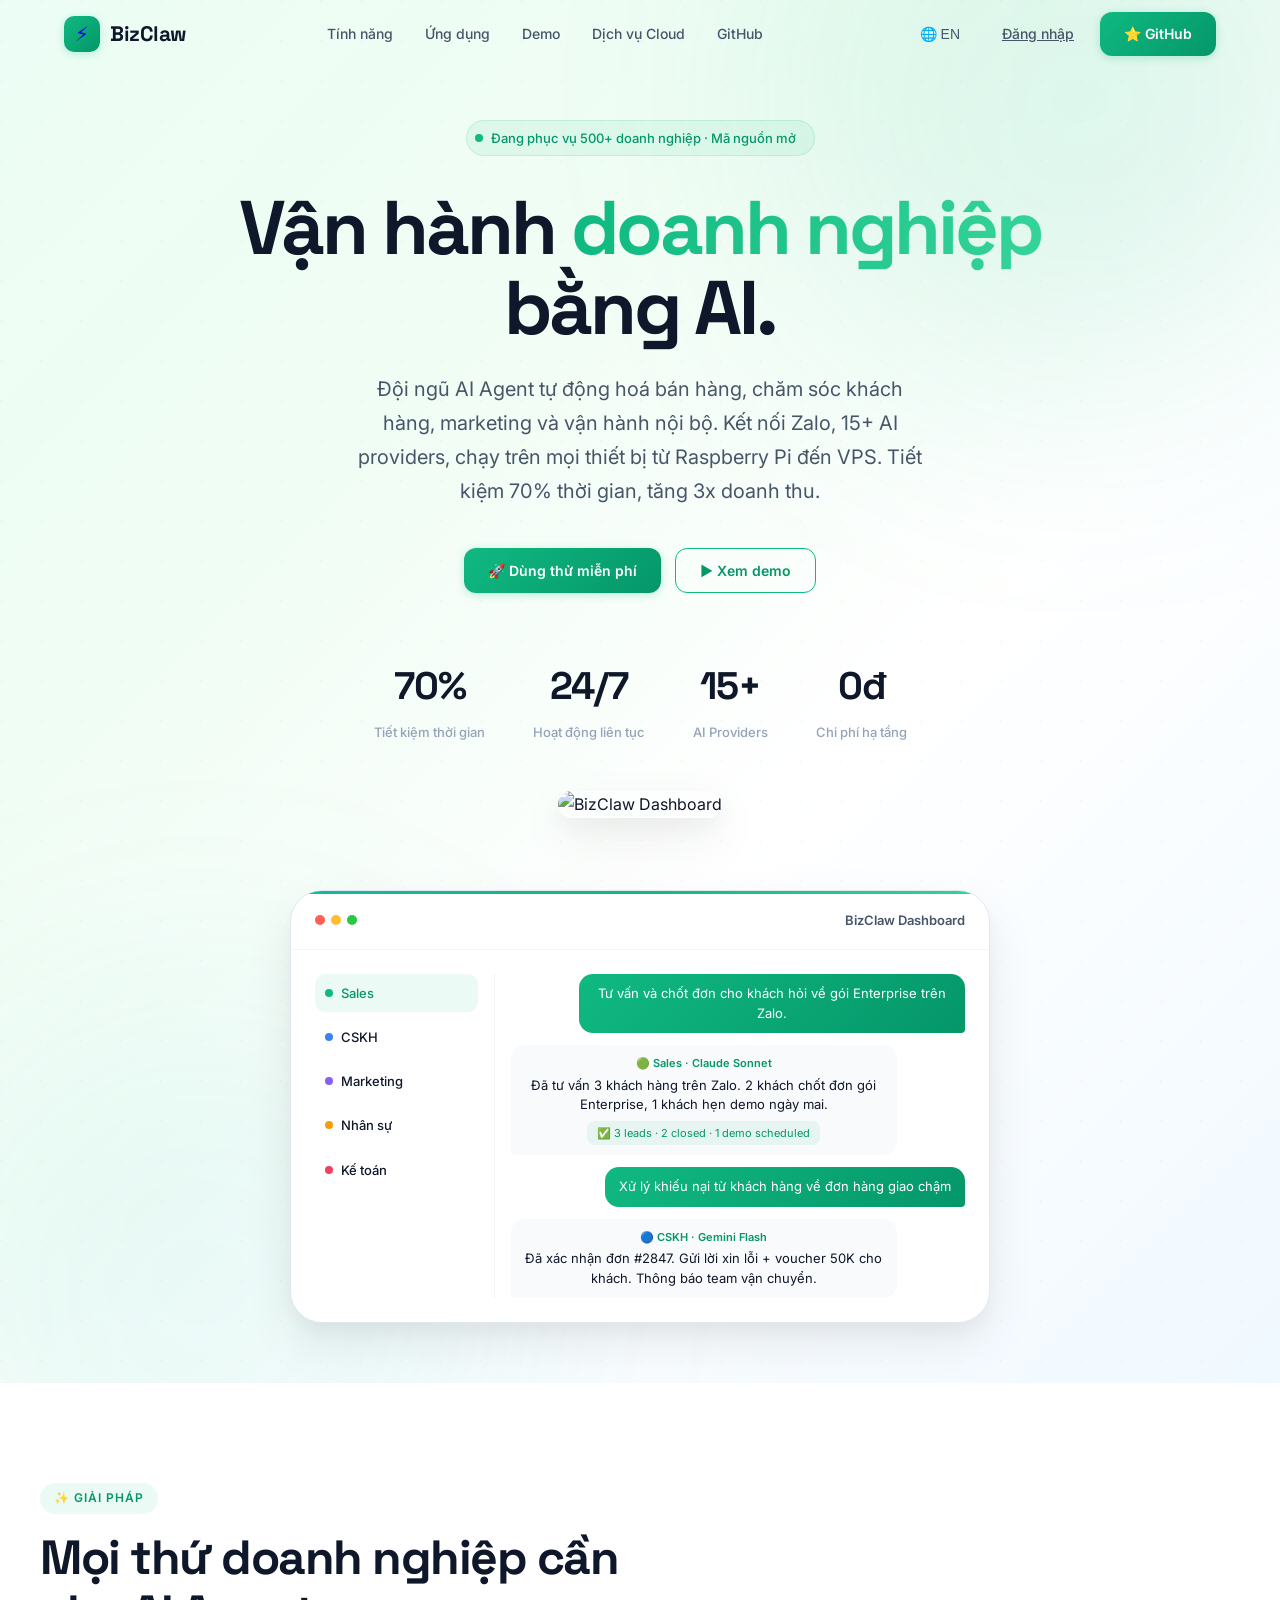
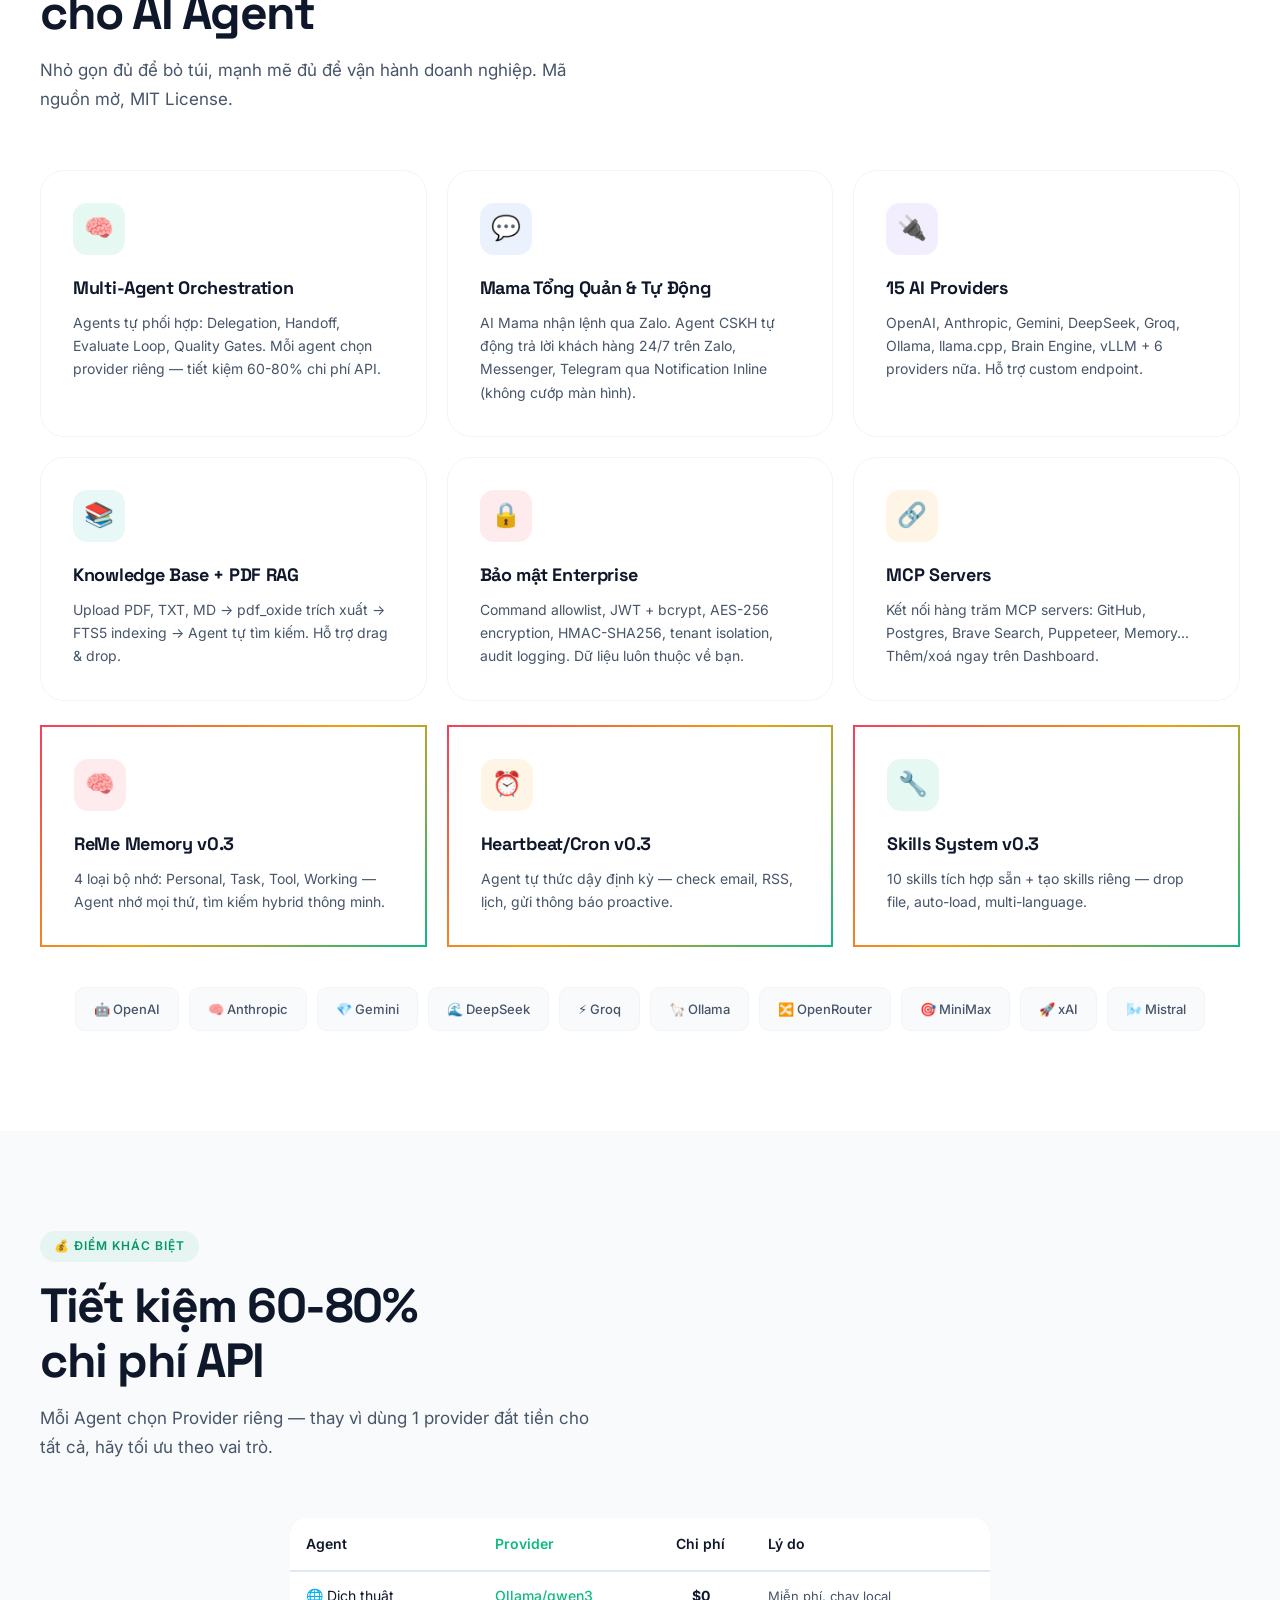
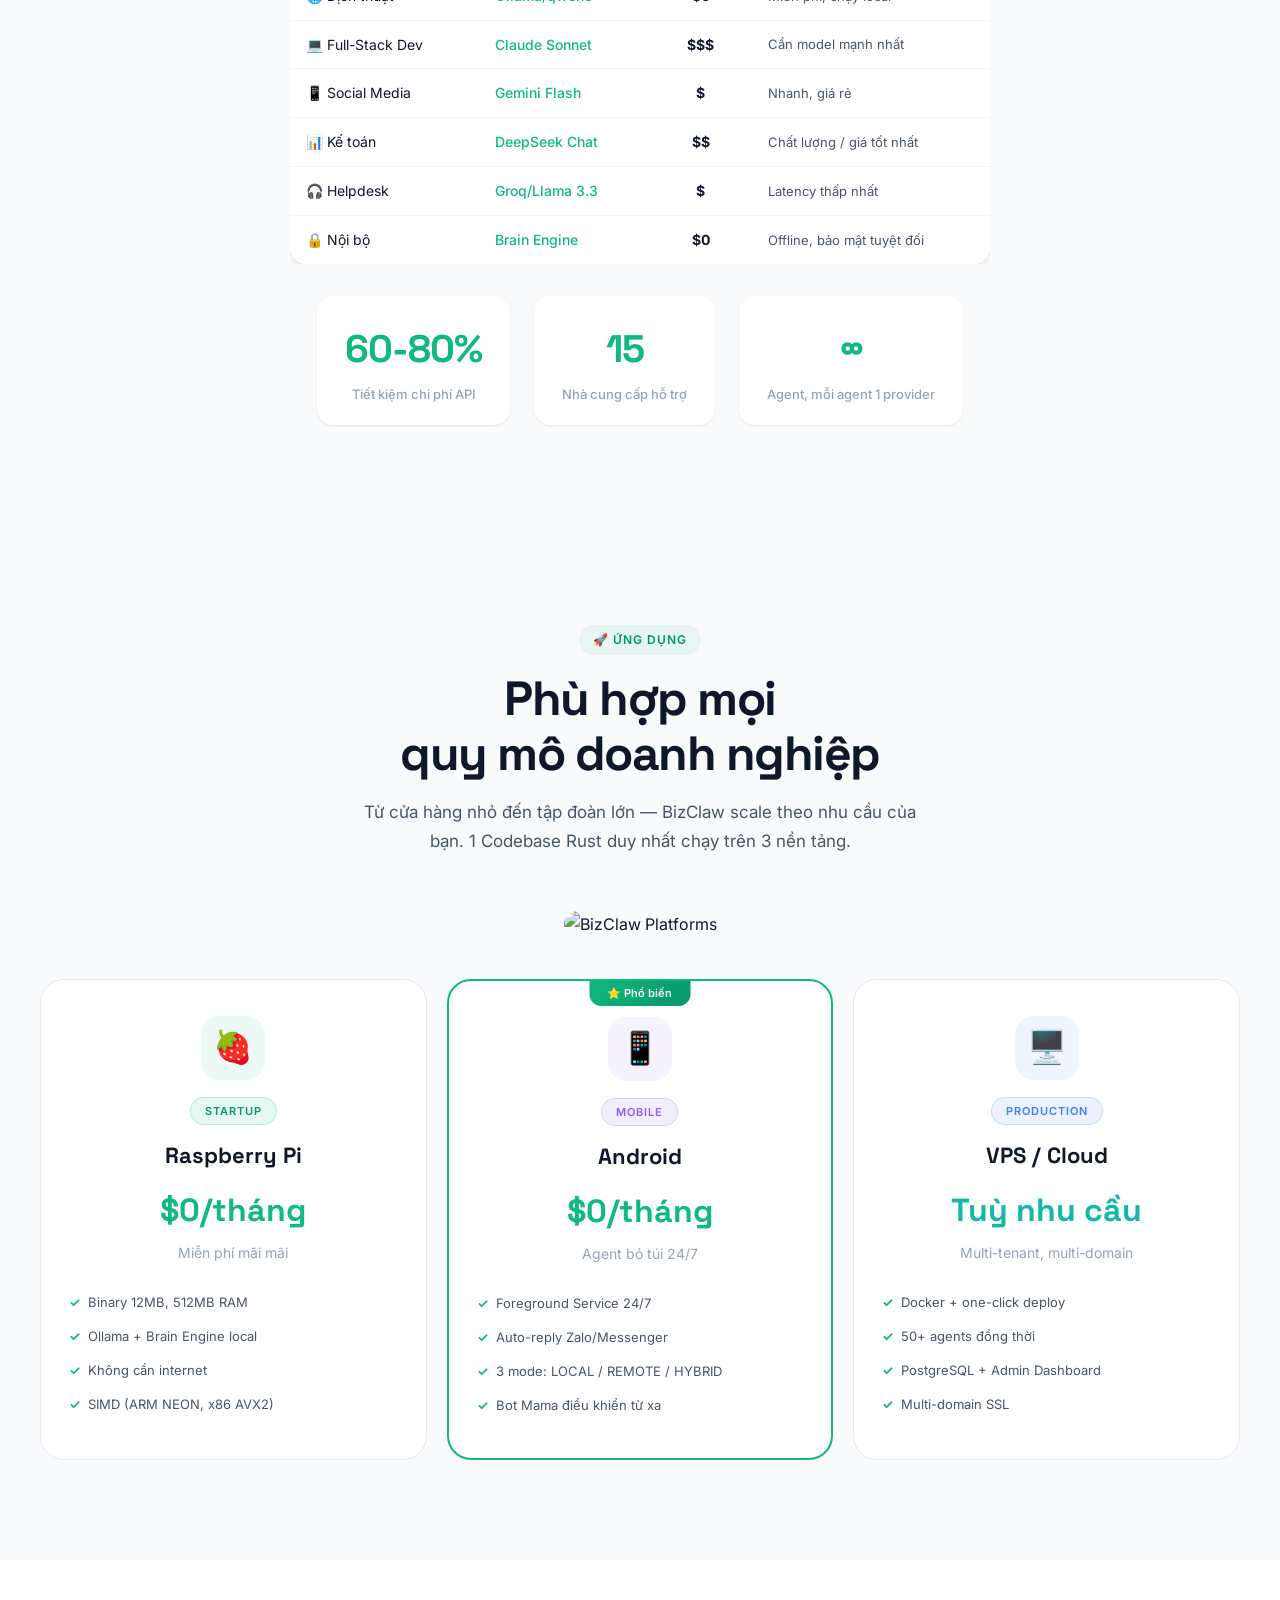
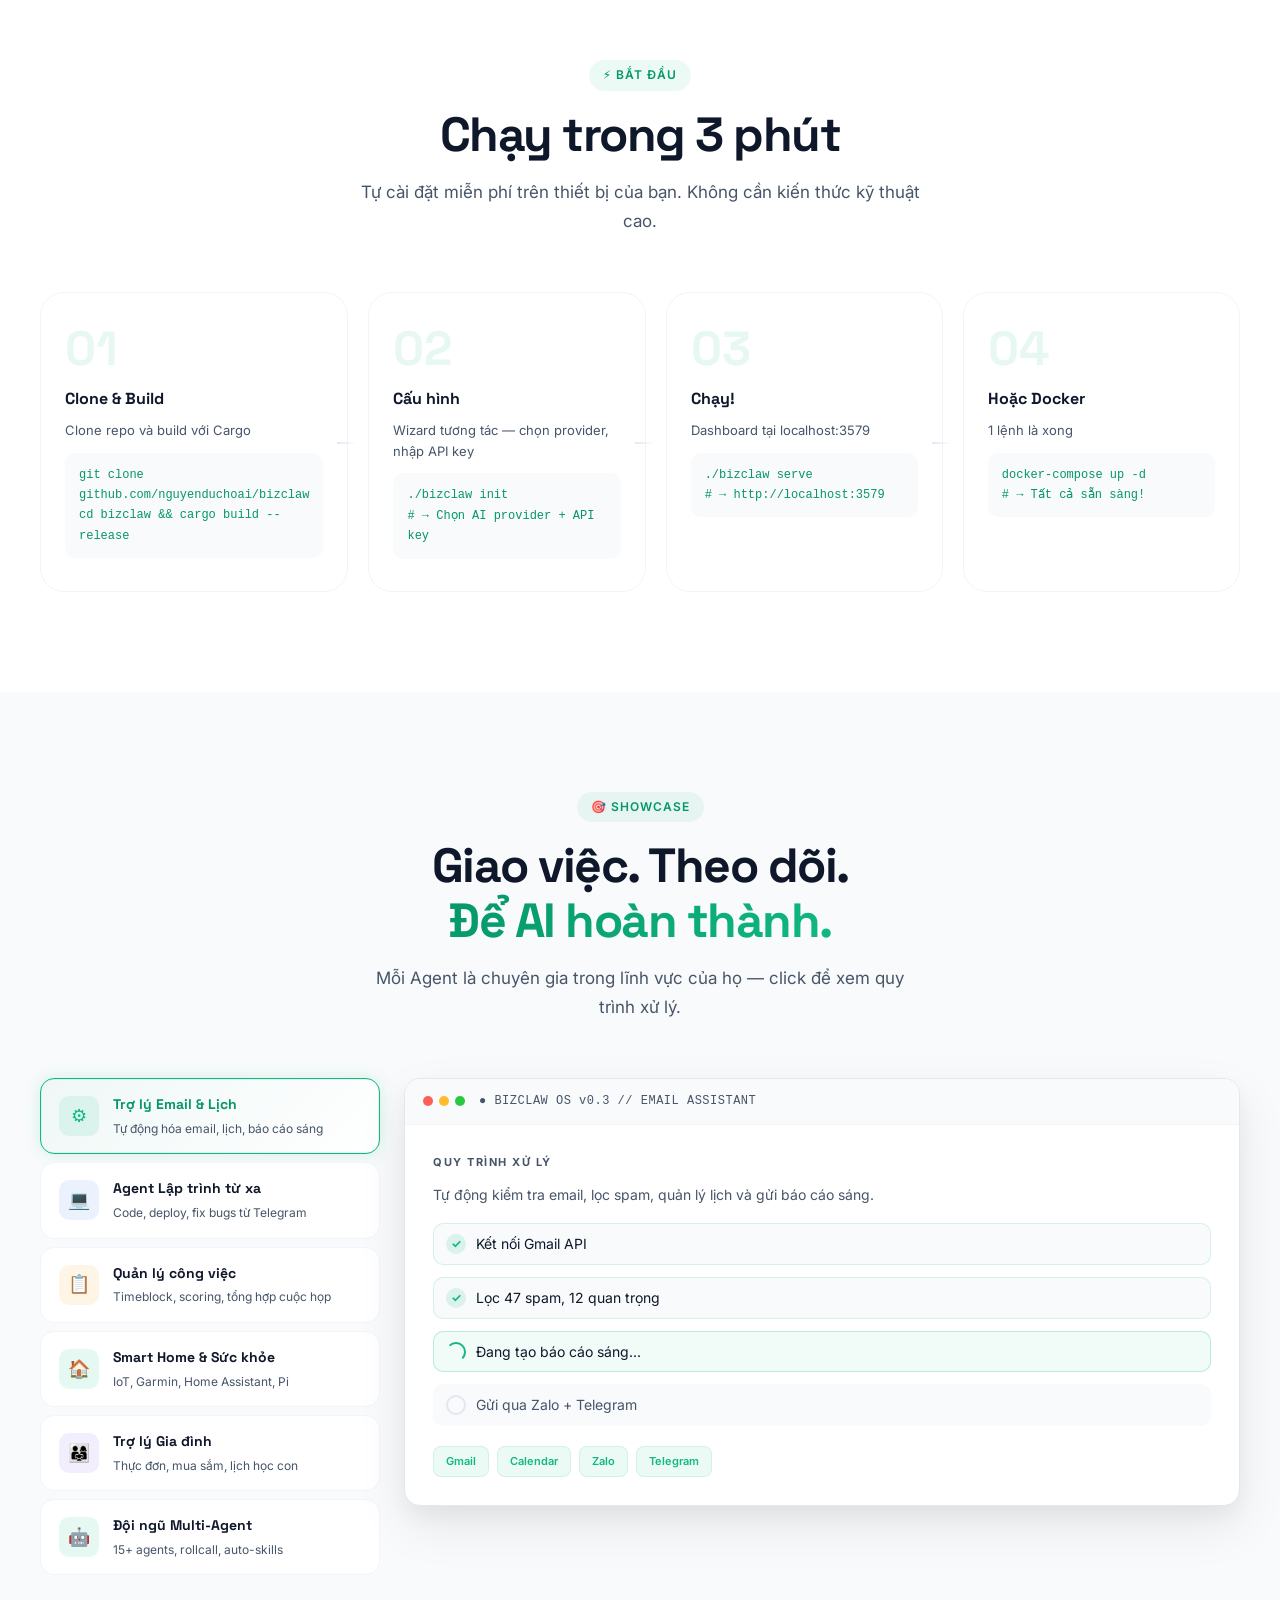
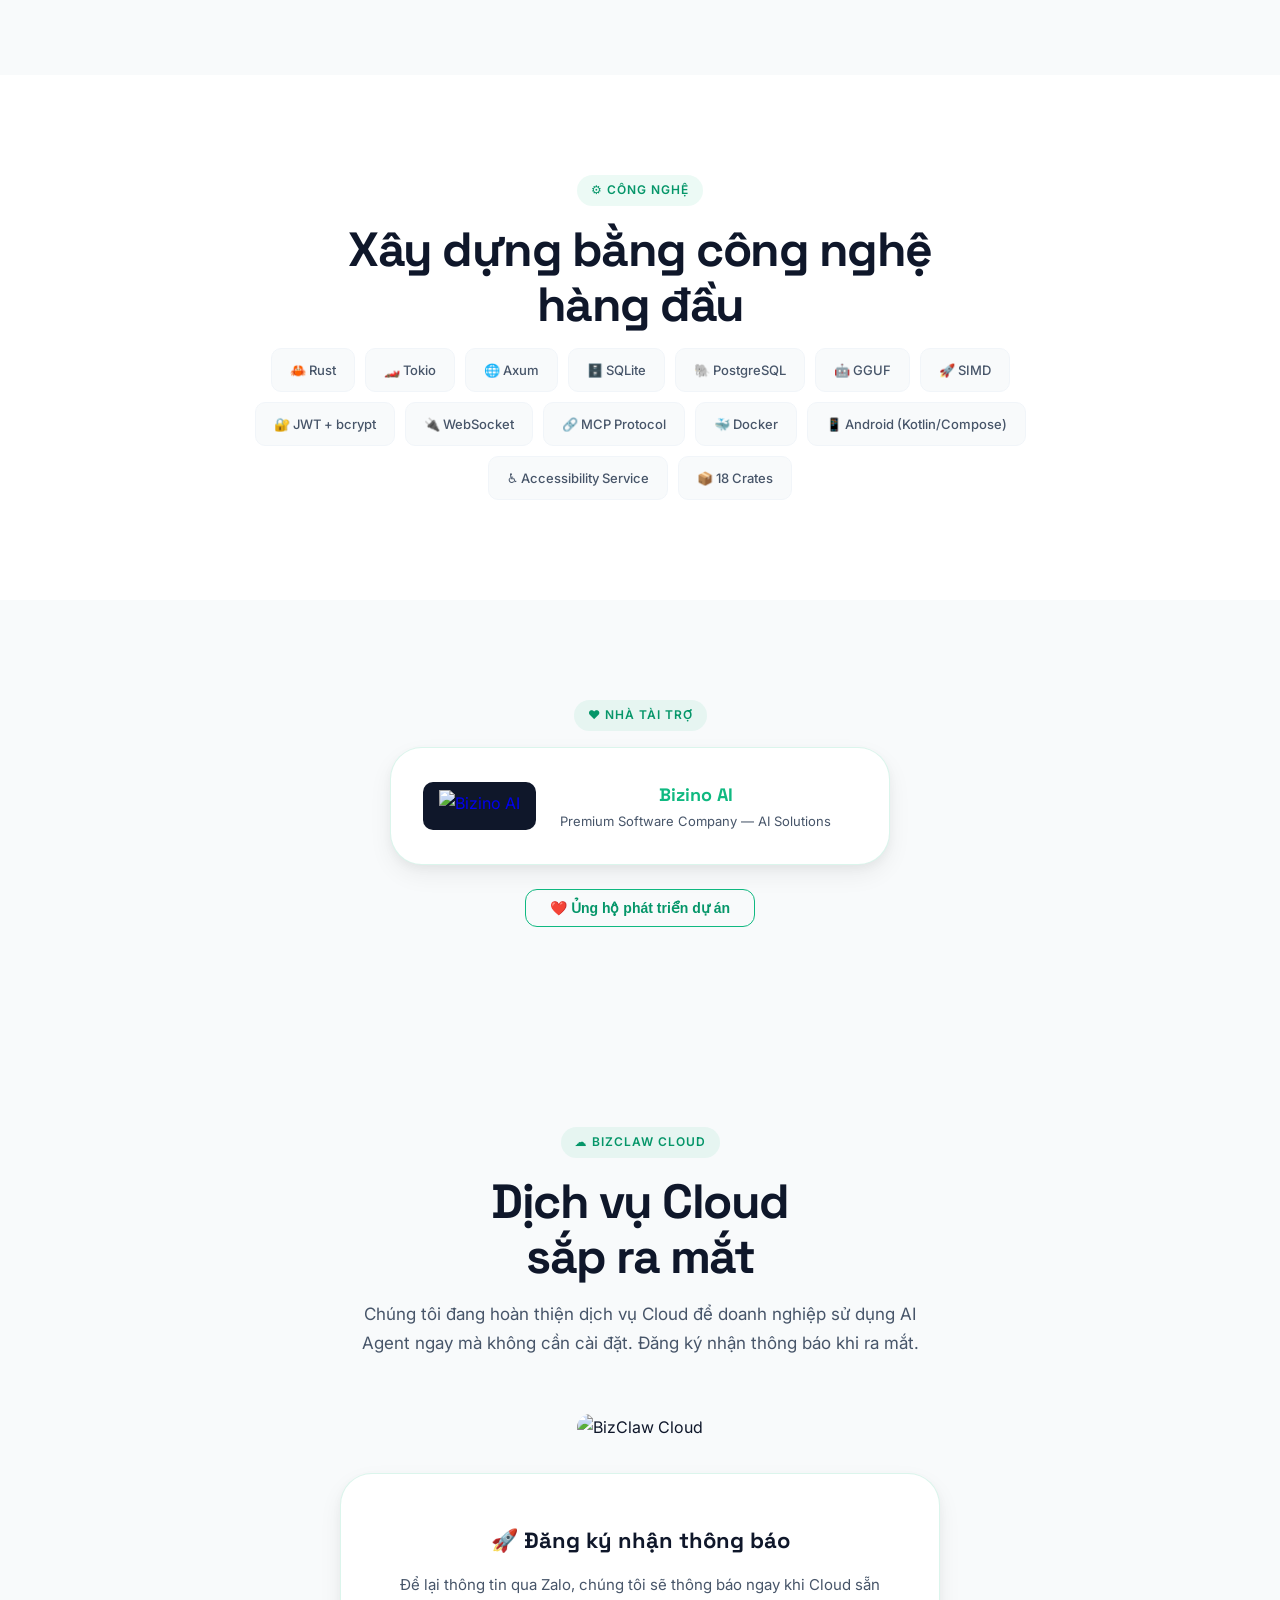
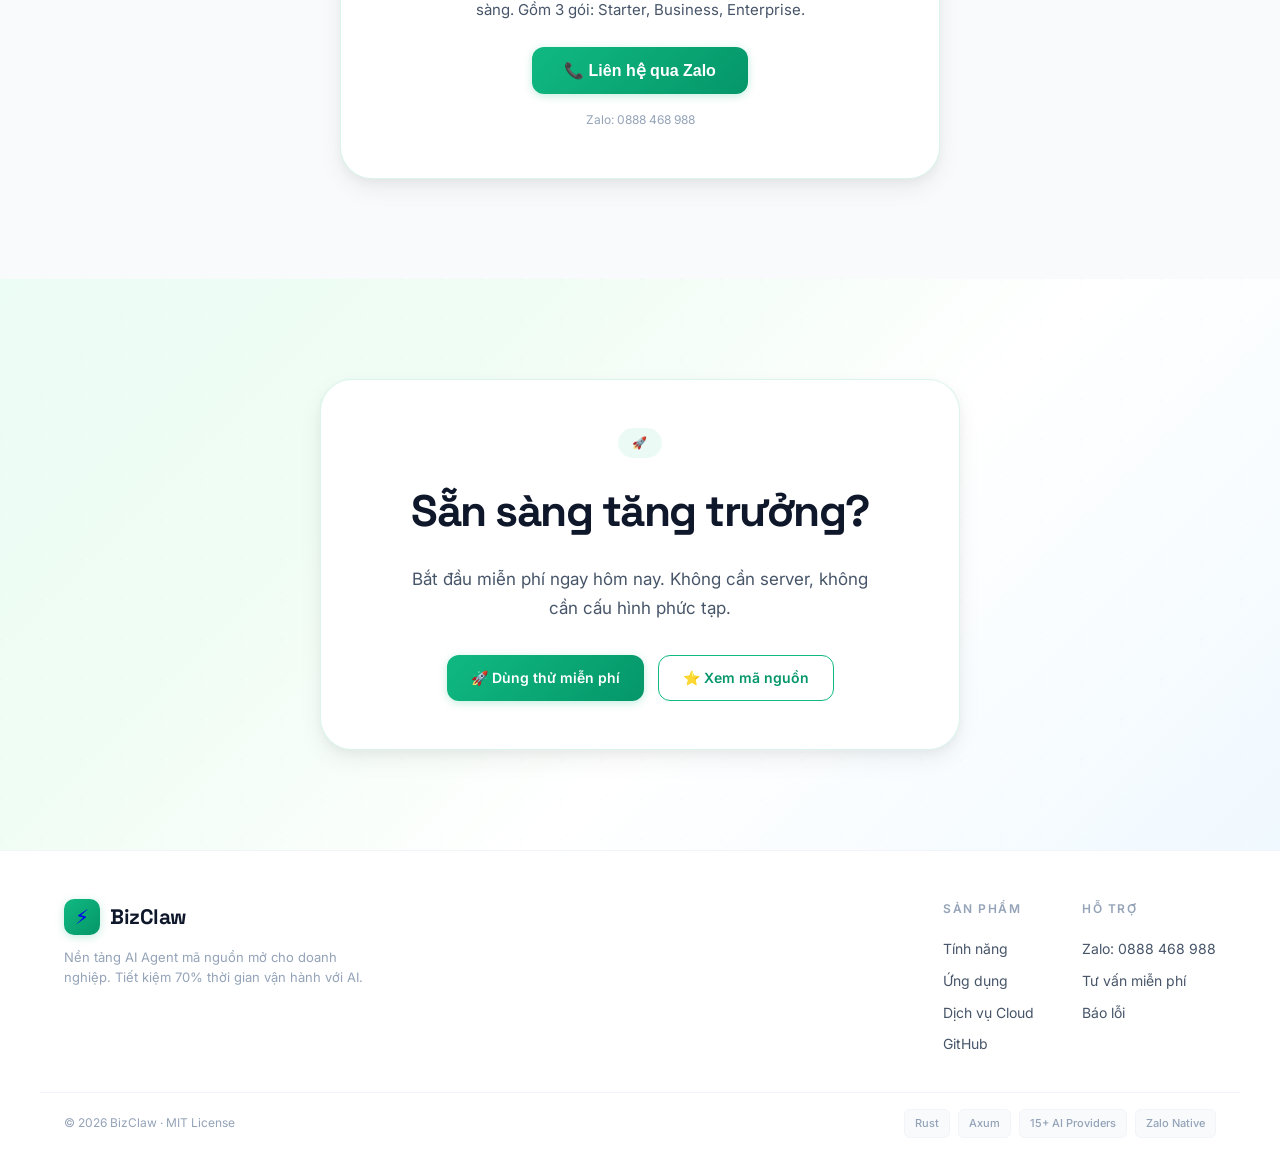
==== commit 00e4d79b: "docs: 📝 Update README and Landing Page to highlight Mama Orchestrator and Zalo/Messenger Auto-Reply" ====
--- a/deploy/viagent-landing/index.html
+++ b/deploy/viagent-landing/index.html
@@ -3,12 +3,12 @@
 <head>
 <meta charset="UTF-8">
 <meta name="viewport" content="width=device-width, initial-scale=1.0">
-<title>ViAgent — Trợ lý AI vận hành doanh nghiệp 24/7 | AI cho Doanh nhân</title>
-<meta name="description" content="ViAgent giúp doanh nghiệp tự động hoá bán hàng, chăm sóc khách hàng, marketing và vận hành nội bộ bằng AI Agent. Kết nối Zalo, 15+ AI providers, tiết kiệm 70% thời gian.">
-<meta property="og:title" content="ViAgent — Trợ lý AI cho Doanh nghiệp">
+<title>BizClaw — Trợ lý AI vận hành doanh nghiệp 24/7 | AI cho Doanh nhân</title>
+<meta name="description" content="BizClaw giúp doanh nghiệp tự động hoá bán hàng, chăm sóc khách hàng, marketing và vận hành nội bộ bằng AI Agent. Kết nối Zalo, 15+ AI providers, tiết kiệm 70% thời gian.">
+<meta property="og:title" content="BizClaw — Trợ lý AI cho Doanh nghiệp">
 <meta property="og:description" content="Tự động hoá bán hàng, CSKH, marketing bằng AI Agent. Kết nối Zalo, chạy 24/7, dữ liệu thuộc về bạn.">
 <meta property="og:type" content="website">
-<meta property="og:url" content="https://viagent.vn">
+<meta property="og:url" content="https://bizclaw.vn">
 <link rel="icon" href="data:image/svg+xml,<svg xmlns='http://www.w3.org/2000/svg' viewBox='0 0 100 100'><text y='.9em' font-size='90'>⚡</text></svg>">
 <link rel="preconnect" href="https://fonts.googleapis.com">
 <link href="https://fonts.googleapis.com/css2?family=Inter:wght@300;400;500;600;700;800;900&family=Space+Grotesk:wght@400;500;600;700;800&display=swap" rel="stylesheet">
@@ -167,20 +167,20 @@
 .sc-tab-title{font-family:'Space Grotesk',sans-serif;font-weight:700;font-size:14px;margin-bottom:2px}
 .sc-tab.active .sc-tab-title{color:var(--green2)}
 .sc-tab-desc{font-size:12px;color:var(--text2)}
-.showcase-preview{background:#0f172a;border-radius:16px;border:1px solid rgba(255,255,255,.06);overflow:hidden;box-shadow:0 8px 40px rgba(0,0,0,.2)}
-.sc-preview-header{background:#1e293b;padding:12px 18px;display:flex;align-items:center;gap:14px;border-bottom:1px solid rgba(255,255,255,.05)}
-.sc-preview-title{color:#94a3b8;font-size:12px;font-family:'SF Mono','Fira Code',monospace;letter-spacing:.5px}
+.showcase-preview{background:var(--card);border-radius:16px;border:1px solid var(--border);overflow:hidden;box-shadow:var(--shadow-xl)}
+.sc-preview-header{background:var(--bg2);padding:12px 18px;display:flex;align-items:center;gap:14px;border-bottom:1px solid var(--border-light)}
+.sc-preview-title{color:var(--text2);font-size:12px;font-family:'SF Mono','Fira Code',monospace;letter-spacing:.5px}
 .sc-preview-body{padding:28px;min-height:300px;position:relative}
 .sc-panel{display:none;animation:scFadeIn .4s ease}
 .sc-panel.active{display:block}
 @keyframes scFadeIn{from{opacity:0;transform:translateY(8px)}to{opacity:1;transform:translateY(0)}}
-.sc-flow-label{font-size:11px;font-weight:700;color:#64748b;letter-spacing:1.5px;margin-bottom:12px}
+.sc-flow-label{font-size:11px;font-weight:700;color:var(--text2);letter-spacing:1.5px;margin-bottom:12px}
 .sc-steps{display:flex;flex-direction:column;gap:12px;margin-bottom:20px}
-.sc-step{display:flex;align-items:center;gap:10px;font-size:14px;color:#64748b;padding:8px 12px;border-radius:10px;background:rgba(255,255,255,.02);border:1px solid transparent;transition:all .3s}
-.sc-step.done{color:#cbd5e1;border-color:rgba(16,185,129,.1)}
-.sc-step.active{color:#fff;background:rgba(16,185,129,.08);border-color:rgba(16,185,129,.2)}
-.sc-check{display:inline-flex;width:20px;height:20px;border-radius:50%;background:rgba(16,185,129,.15);color:#10b981;font-size:12px;align-items:center;justify-content:center;font-weight:700}
-.sc-circle{display:inline-block;width:20px;height:20px;border-radius:50%;border:2px solid #334155}
+.sc-step{display:flex;align-items:center;gap:10px;font-size:14px;color:var(--text2);padding:8px 12px;border-radius:10px;background:var(--bg2);border:1px solid transparent;transition:all .3s}
+.sc-step.done{color:var(--text1);border-color:rgba(16,185,129,.15)}
+.sc-step.active{color:var(--text1);background:rgba(16,185,129,.06);border-color:rgba(16,185,129,.25)}
+.sc-check{display:inline-flex;width:20px;height:20px;border-radius:50%;background:rgba(16,185,129,.12);color:#10b981;font-size:12px;align-items:center;justify-content:center;font-weight:700}
+.sc-circle{display:inline-block;width:20px;height:20px;border-radius:50%;border:2px solid var(--border)}
 .sc-spinner{display:inline-block;width:20px;height:20px;border-radius:50%;border:2px solid transparent;border-top-color:#10b981;border-right-color:#10b981;animation:spin .8s linear infinite}
 @keyframes spin{to{transform:rotate(360deg)}}
 .sc-tools{display:flex;gap:8px;flex-wrap:wrap}
@@ -329,19 +329,19 @@
   <div class="nav-inner">
     <a href="#" class="logo">
       <div class="logo-icon">⚡</div>
-      <span class="logo-text">ViAgent</span>
+      <span class="logo-text">BizClaw</span>
     </a>
     <div class="nav-links">
       <a href="#features" data-vi="Tính năng" data-en="Features">Tính năng</a>
       <a href="#platforms" data-vi="Ứng dụng" data-en="Use Cases">Ứng dụng</a>
       <a href="#agents-demo" data-vi="Demo" data-en="Demo">Demo</a>
       <a href="#pricing" data-vi="Dịch vụ Cloud" data-en="Cloud">Dịch vụ Cloud</a>
-      <a href="https://github.com/nguyenduchoai/viagent" target="_blank">GitHub</a>
+      <a href="https://github.com/nguyenduchoai/bizclaw" target="_blank">GitHub</a>
     </div>
     <div class="nav-right">
       <button class="btn-ghost" onclick="toggleLang()">🌐 EN</button>
       <a href="#" onclick="goLogin()" class="btn-ghost" data-vi="Đăng nhập" data-en="Login">Đăng nhập</a>
-      <a href="https://github.com/nguyenduchoai/viagent" target="_blank" class="btn-green">⭐ GitHub</a>
+      <a href="https://github.com/nguyenduchoai/bizclaw" target="_blank" class="btn-green">⭐ GitHub</a>
     </div>
   </div>
 </nav>
@@ -368,7 +368,7 @@
       <div class="hero-stat"><div class="num" data-vi="0đ" data-en="$0">0đ</div><div class="label" data-vi="Chi phí hạ tầng" data-en="Infrastructure cost">Chi phí hạ tầng</div></div>
     </div>
     <div style="margin-top:48px">
-      <img src="img/hero.png" alt="ViAgent Dashboard" style="max-width:560px;width:100%;border-radius:20px;box-shadow:var(--shadow-xl)">
+      <img src="img/hero.png" alt="BizClaw Dashboard" style="max-width:560px;width:100%;border-radius:20px;box-shadow:var(--shadow-xl)">
     </div>
 
     <!-- Chat Demo -->
@@ -376,7 +376,7 @@
       <div class="demo-card">
         <div class="demo-header">
           <div class="demo-dots"><span></span><span></span><span></span></div>
-          <div class="demo-title">ViAgent Dashboard</div>
+          <div class="demo-title">BizClaw Dashboard</div>
         </div>
         <div class="demo-body">
           <div class="demo-sidebar">
@@ -419,8 +419,8 @@
       </div>
       <div class="feature-card fade-up" style="--i:1">
         <div class="feature-icon-wrap fi-blue">💬</div>
-        <h3 data-vi="Zalo Native + 6 Channels" data-en="Zalo Native + 6 Channels">Zalo Native + 6 Channels</h3>
-        <p data-vi="Dual-mode Zalo (OA Bot + Cá nhân), Telegram, Discord, Webhook, WhatsApp. Agent nói chuyện trên Zalo như người thật." data-en="Dual-mode Zalo (OA Bot + Personal), Telegram, Discord, Webhook, WhatsApp. Agent chats on Zalo like a real person.">Dual-mode Zalo (OA Bot + Cá nhân), Telegram, Discord, Webhook, WhatsApp. Agent nói chuyện trên Zalo như người thật.</p>
+        <h3 data-vi="Mama Tổng Quản & Tự Động" data-en="Mama Orchestrator & Auto-Reply">Mama Tổng Quản & Tự Động</h3>
+        <p data-vi="AI Mama nhận lệnh qua Zalo. Agent CSKH tự động trả lời khách hàng 24/7 trên Zalo, Messenger, Telegram qua Notification Inline (không cướp màn hình)." data-en="AI Mama receives commands via Zalo. CSKH Agent auto-replies 24/7 on Zalo, Messenger, Telegram via Notification Inline.">AI Mama nhận lệnh qua Zalo. Agent CSKH tự động trả lời khách hàng 24/7 trên Zalo, Messenger, Telegram qua Notification Inline (không cướp màn hình).</p>
       </div>
       <div class="feature-card fade-up" style="--i:2">
         <div class="feature-icon-wrap fi-violet">🔌</div>
@@ -546,9 +546,9 @@
     <div class="section-center">
       <div class="section-tag">🚀 Ứng dụng</div>
       <div class="section-title" data-vi="Phù hợp mọi<br>quy mô doanh nghiệp" data-en="Fits every<br>business size">Phù hợp mọi<br>quy mô doanh nghiệp</div>
-      <div class="section-desc" data-vi="Từ cửa hàng nhỏ đến tập đoàn lớn — ViAgent scale theo nhu cầu của bạn. 1 Codebase Rust duy nhất chạy trên 3 nền tảng." data-en="From small shops to large enterprises — ViAgent scales to your needs. 1 Rust codebase on 3 platforms.">Từ cửa hàng nhỏ đến tập đoàn lớn — ViAgent scale theo nhu cầu của bạn. 1 Codebase Rust duy nhất chạy trên 3 nền tảng.</div>
-    </div>
-    <div style="text-align:center;margin-bottom:40px"><img src="img/platforms.png" alt="ViAgent Platforms" style="max-width:500px;width:100%;border-radius:16px"></div>
+      <div class="section-desc" data-vi="Từ cửa hàng nhỏ đến tập đoàn lớn — BizClaw scale theo nhu cầu của bạn. 1 Codebase Rust duy nhất chạy trên 3 nền tảng." data-en="From small shops to large enterprises — BizClaw scales to your needs. 1 Rust codebase on 3 platforms.">Từ cửa hàng nhỏ đến tập đoàn lớn — BizClaw scale theo nhu cầu của bạn. 1 Codebase Rust duy nhất chạy trên 3 nền tảng.</div>
+    </div>
+    <div style="text-align:center;margin-bottom:40px"><img src="img/platforms.png" alt="BizClaw Platforms" style="max-width:500px;width:100%;border-radius:16px"></div>
     <div class="platform-grid">
       <div class="platform-card fade-up" style="--i:0">
         <div class="pf-icon" style="background:rgba(16,185,129,.08)">🍓</div>
@@ -571,9 +571,9 @@
         <div class="pf-period" data-vi="Agent bỏ túi 24/7" data-en="Pocket agent 24/7">Agent bỏ túi 24/7</div>
         <ul class="pf-features">
           <li>Foreground Service 24/7</li>
-          <li data-vi="Accessibility điều khiển app" data-en="Accessibility controls apps">Accessibility điều khiển app</li>
+          <li data-vi="Auto-reply Zalo/Messenger" data-en="Auto Facebook, Messenger, Zalo">Auto-reply Zalo/Messenger</li>
           <li>3 mode: LOCAL / REMOTE / HYBRID</li>
-          <li data-vi="Facebook, Messenger, Zalo tự động" data-en="Auto Facebook, Messenger, Zalo">Facebook, Messenger, Zalo tự động</li>
+          <li data-vi="Bot Mama điều khiển từ xa" data-en="Remote control via Mama">Bot Mama điều khiển từ xa</li>
         </ul>
       </div>
       <div class="platform-card fade-up" style="--i:2">
@@ -606,19 +606,19 @@
         <div class="step-num">01</div>
         <h4>Clone & Build</h4>
         <p data-vi="Clone repo và build với Cargo" data-en="Clone repo and build with Cargo">Clone repo và build với Cargo</p>
-        <div class="step-code">git clone github.com/nguyenduchoai/viagent<br>cd viagent && cargo build --release</div>
+        <div class="step-code">git clone github.com/nguyenduchoai/bizclaw<br>cd bizclaw && cargo build --release</div>
       </div>
       <div class="step-card fade-up" style="--i:1">
         <div class="step-num">02</div>
         <h4 data-vi="Cấu hình" data-en="Configure">Cấu hình</h4>
         <p data-vi="Wizard tương tác — chọn provider, nhập API key" data-en="Interactive wizard — choose provider, enter API key">Wizard tương tác — chọn provider, nhập API key</p>
-        <div class="step-code">./viagent init<br># → Chọn AI provider + API key</div>
+        <div class="step-code">./bizclaw init<br># → Chọn AI provider + API key</div>
       </div>
       <div class="step-card fade-up" style="--i:2">
         <div class="step-num">03</div>
         <h4 data-vi="Chạy!" data-en="Run!">Chạy!</h4>
         <p data-vi="Dashboard tại localhost:3579" data-en="Dashboard at localhost:3579">Dashboard tại localhost:3579</p>
-        <div class="step-code">./viagent serve<br># → http://localhost:3579</div>
+        <div class="step-code">./bizclaw serve<br># → http://localhost:3579</div>
       </div>
       <div class="step-card fade-up" style="--i:3">
         <div class="step-num">04</div>
@@ -688,7 +688,7 @@
       <div class="showcase-preview">
         <div class="sc-preview-header">
           <div class="demo-dots"><span></span><span></span><span></span></div>
-          <span class="sc-preview-title">● VIAGENT OS v0.3 // <span id="sc-agent-name">EMAIL ASSISTANT</span></span>
+          <span class="sc-preview-title">● BIZCLAW OS v0.3 // <span id="sc-agent-name">EMAIL ASSISTANT</span></span>
         </div>
         <div class="sc-preview-body" id="sc-preview-body">
           <!-- Panel 0: Email -->
@@ -816,11 +816,11 @@
 <section id="pricing">
   <div class="container">
     <div class="section-center">
-      <div class="section-tag" data-vi="☁️ ViAgent Cloud" data-en="☁️ ViAgent Cloud">☁️ ViAgent Cloud</div>
+      <div class="section-tag" data-vi="☁️ BizClaw Cloud" data-en="☁️ BizClaw Cloud">☁️ BizClaw Cloud</div>
       <div class="section-title" data-vi="Dịch vụ Cloud<br>sắp ra mắt" data-en="Cloud Service<br>coming soon">Dịch vụ Cloud<br>sắp ra mắt</div>
       <div class="section-desc" data-vi="Chúng tôi đang hoàn thiện dịch vụ Cloud để doanh nghiệp sử dụng AI Agent ngay mà không cần cài đặt. Đăng ký nhận thông báo khi ra mắt." data-en="We're finalizing Cloud so businesses can use AI Agents instantly without setup. Register to get notified at launch.">Chúng tôi đang hoàn thiện dịch vụ Cloud để doanh nghiệp sử dụng AI Agent ngay mà không cần cài đặt. Đăng ký nhận thông báo khi ra mắt.</div>
     </div>
-    <div style="text-align:center;margin-bottom:32px"><img src="img/cloud.png" alt="ViAgent Cloud" style="max-width:400px;width:100%;border-radius:16px"></div>
+    <div style="text-align:center;margin-bottom:32px"><img src="img/cloud.png" alt="BizClaw Cloud" style="max-width:400px;width:100%;border-radius:16px"></div>
     <div class="cta-box fade-up" style="max-width:600px;margin:0 auto">
       <h3 style="font-family:'Space Grotesk',sans-serif;font-size:22px;font-weight:700;margin-bottom:12px" data-vi="🚀 Đăng ký nhận thông báo" data-en="🚀 Get notified">🚀 Đăng ký nhận thông báo</h3>
       <p style="color:var(--text2);margin-bottom:24px;font-size:15px" data-vi="Để lại thông tin qua Zalo, chúng tôi sẽ thông báo ngay khi Cloud sẵn sàng. Gồm 3 gói: Starter, Business, Enterprise." data-en="Leave your info via Zalo, we'll notify you when Cloud is ready. Includes 3 plans: Starter, Business, Enterprise.">Để lại thông tin qua Zalo, chúng tôi sẽ thông báo ngay khi Cloud sẵn sàng. Gồm 3 gói: Starter, Business, Enterprise.</p>
@@ -839,7 +839,7 @@
       <p style="font-size:17px;color:var(--text2);max-width:480px;margin:0 auto 32px" data-vi="Bắt đầu miễn phí ngay hôm nay. Không cần server, không cần cấu hình phức tạp." data-en="Start for free today. No servers, no complex config.">Bắt đầu miễn phí ngay hôm nay. Không cần server, không cần cấu hình phức tạp.</p>
       <div style="display:flex;gap:14px;justify-content:center;flex-wrap:wrap">
         <a href="#" onclick="goLogin()" class="btn-green" data-vi="🚀 Dùng thử miễn phí" data-en="🚀 Try for free">🚀 Dùng thử miễn phí</a>
-        <a href="https://github.com/nguyenduchoai/viagent" target="_blank" class="btn-outline-green" data-vi="⭐ Xem mã nguồn" data-en="⭐ View source">⭐ Xem mã nguồn</a>
+        <a href="https://github.com/nguyenduchoai/bizclaw" target="_blank" class="btn-outline-green" data-vi="⭐ Xem mã nguồn" data-en="⭐ View source">⭐ Xem mã nguồn</a>
       </div>
     </div>
   </div>
@@ -851,7 +851,7 @@
     <div class="footer-brand">
       <a href="#" class="logo" style="margin-bottom:12px">
         <div class="logo-icon">⚡</div>
-        <span class="logo-text">ViAgent</span>
+        <span class="logo-text">BizClaw</span>
       </a>
       <p data-vi="Nền tảng AI Agent mã nguồn mở cho doanh nghiệp. Tiết kiệm 70% thời gian vận hành với AI." data-en="Open source AI Agent platform for business. Save 70% operating time with AI.">Nền tảng AI Agent mã nguồn mở cho doanh nghiệp. Tiết kiệm 70% thời gian vận hành với AI.</p>
     </div>
@@ -861,18 +861,18 @@
         <a href="#features">Tính năng</a>
         <a href="#platforms">Ứng dụng</a>
         <a href="#pricing">Dịch vụ Cloud</a>
-        <a href="https://github.com/nguyenduchoai/viagent" target="_blank">GitHub</a>
+        <a href="https://github.com/nguyenduchoai/bizclaw" target="_blank">GitHub</a>
       </div>
       <div class="footer-col">
         <h4>Hỗ trợ</h4>
         <a href="https://zalo.me/0888468988" target="_blank">Zalo: 0888 468 988</a>
         <a href="#" onclick="contactOrder('Tư vấn')">Tư vấn miễn phí</a>
-        <a href="https://github.com/nguyenduchoai/viagent/issues" target="_blank">Báo lỗi</a>
+        <a href="https://github.com/nguyenduchoai/bizclaw/issues" target="_blank">Báo lỗi</a>
       </div>
     </div>
   </div>
   <div class="footer-bottom">
-    <span>© 2026 ViAgent · MIT License</span>
+    <span>© 2026 BizClaw · MIT License</span>
     <div class="footer-tech">
       <span>Rust</span>
       <span>Axum</span>
@@ -908,14 +908,14 @@
 // Login redirect
 function goLogin(){
   const host=location.hostname;
-  if(host.includes('viagent.vn'))location.href='https://apps.viagent.vn/admin';
+  if(host.includes('bizclaw.vn'))location.href='https://apps.bizclaw.vn/admin';
   else if(host.includes('viagent.vn'))location.href='https://apps.viagent.vn/admin';
   else location.href='/admin';
 }
 
 // Contact order
 function contactOrder(plan){
-  const msg=encodeURIComponent('Xin chào! Tôi muốn đăng ký gói '+plan+' trên ViAgent.');
+  const msg=encodeURIComponent('Xin chào! Tôi muốn đăng ký gói '+plan+' trên BizClaw.');
   window.open('https://zalo.me/0888468988?text='+msg,'_blank');
 }
 
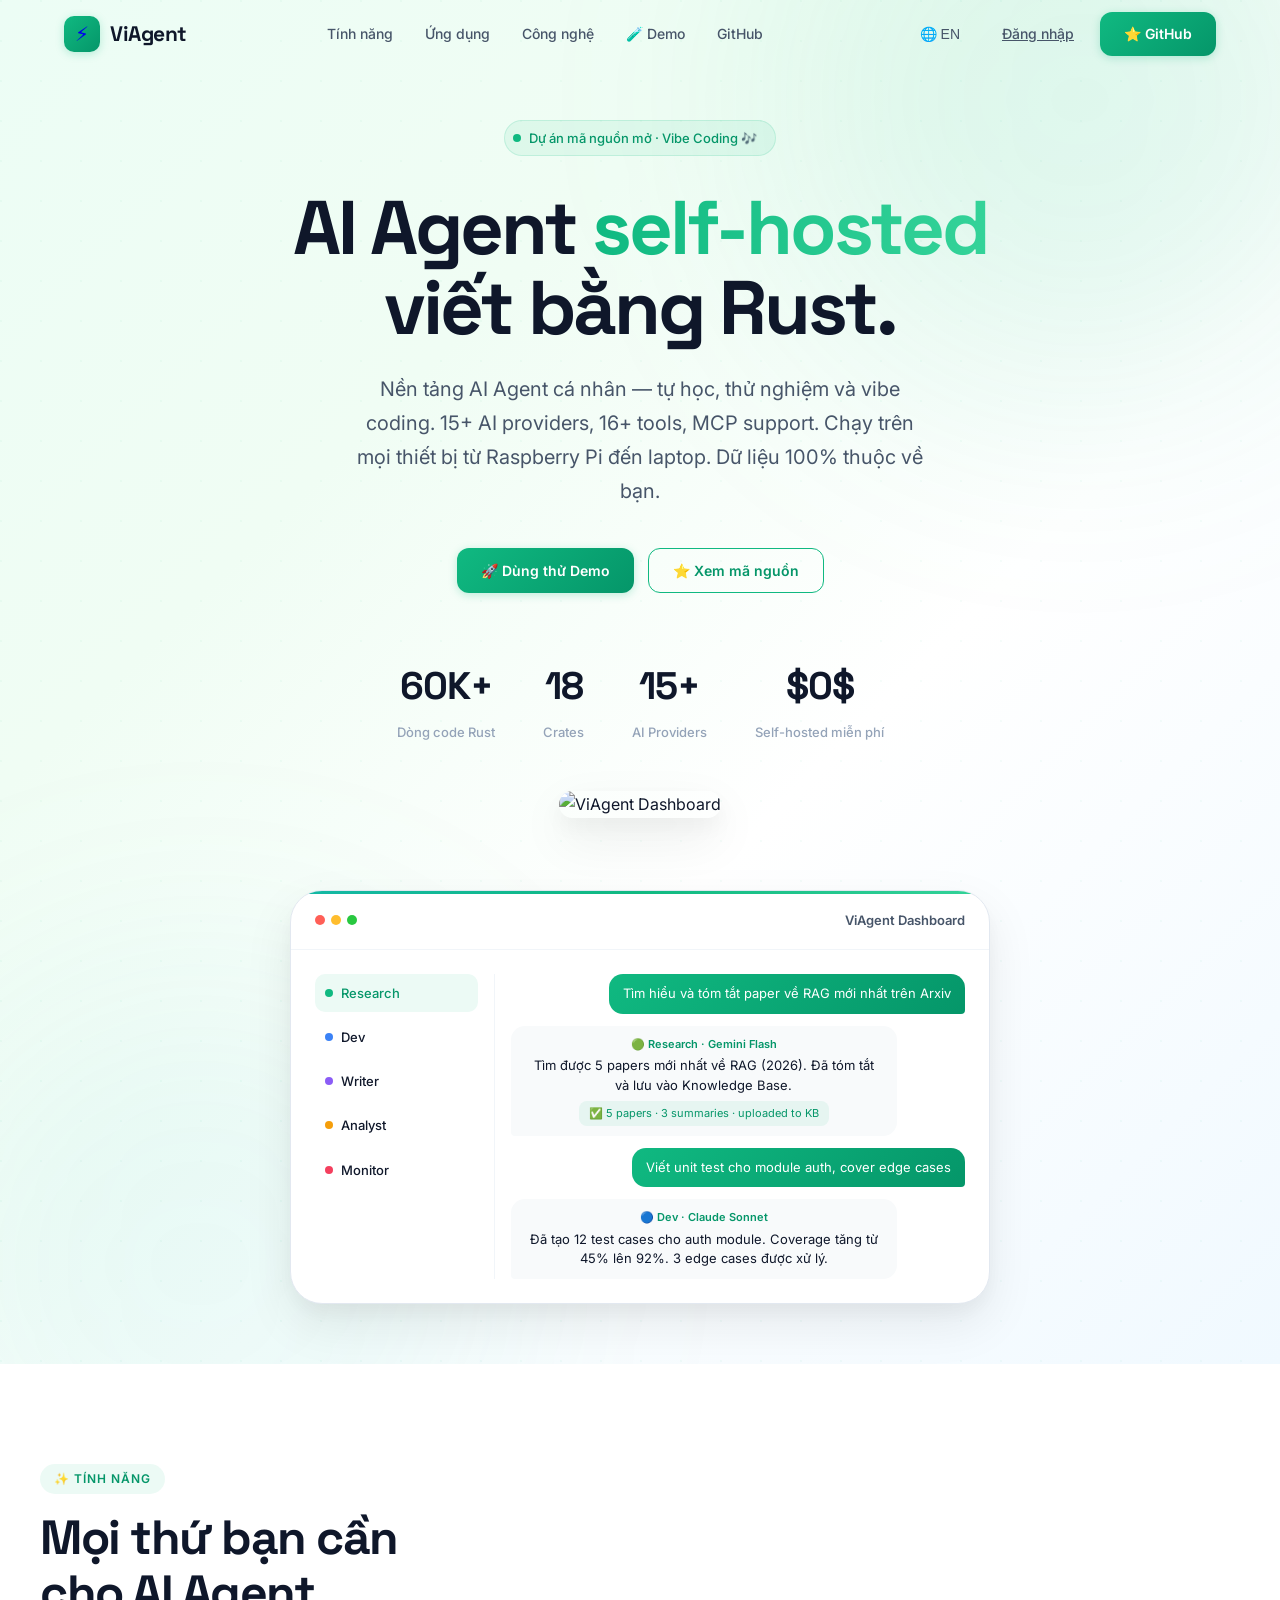
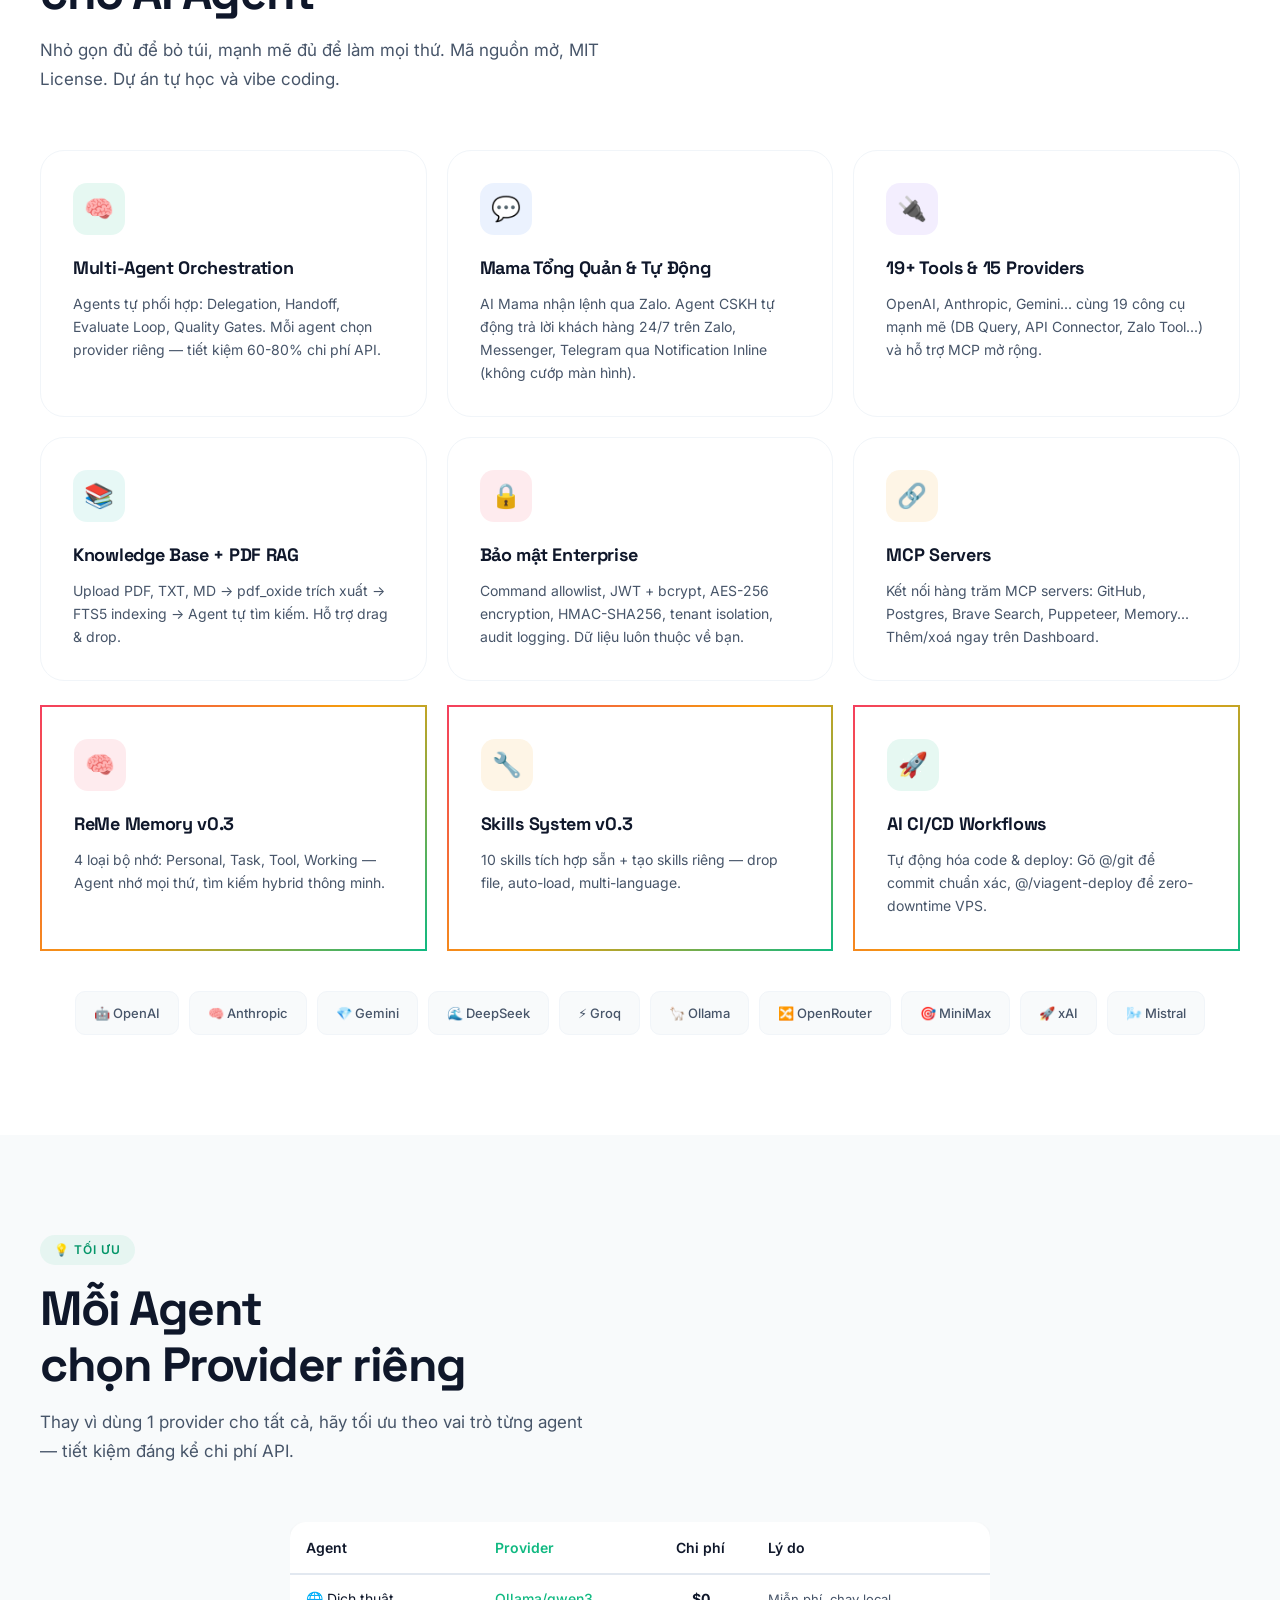
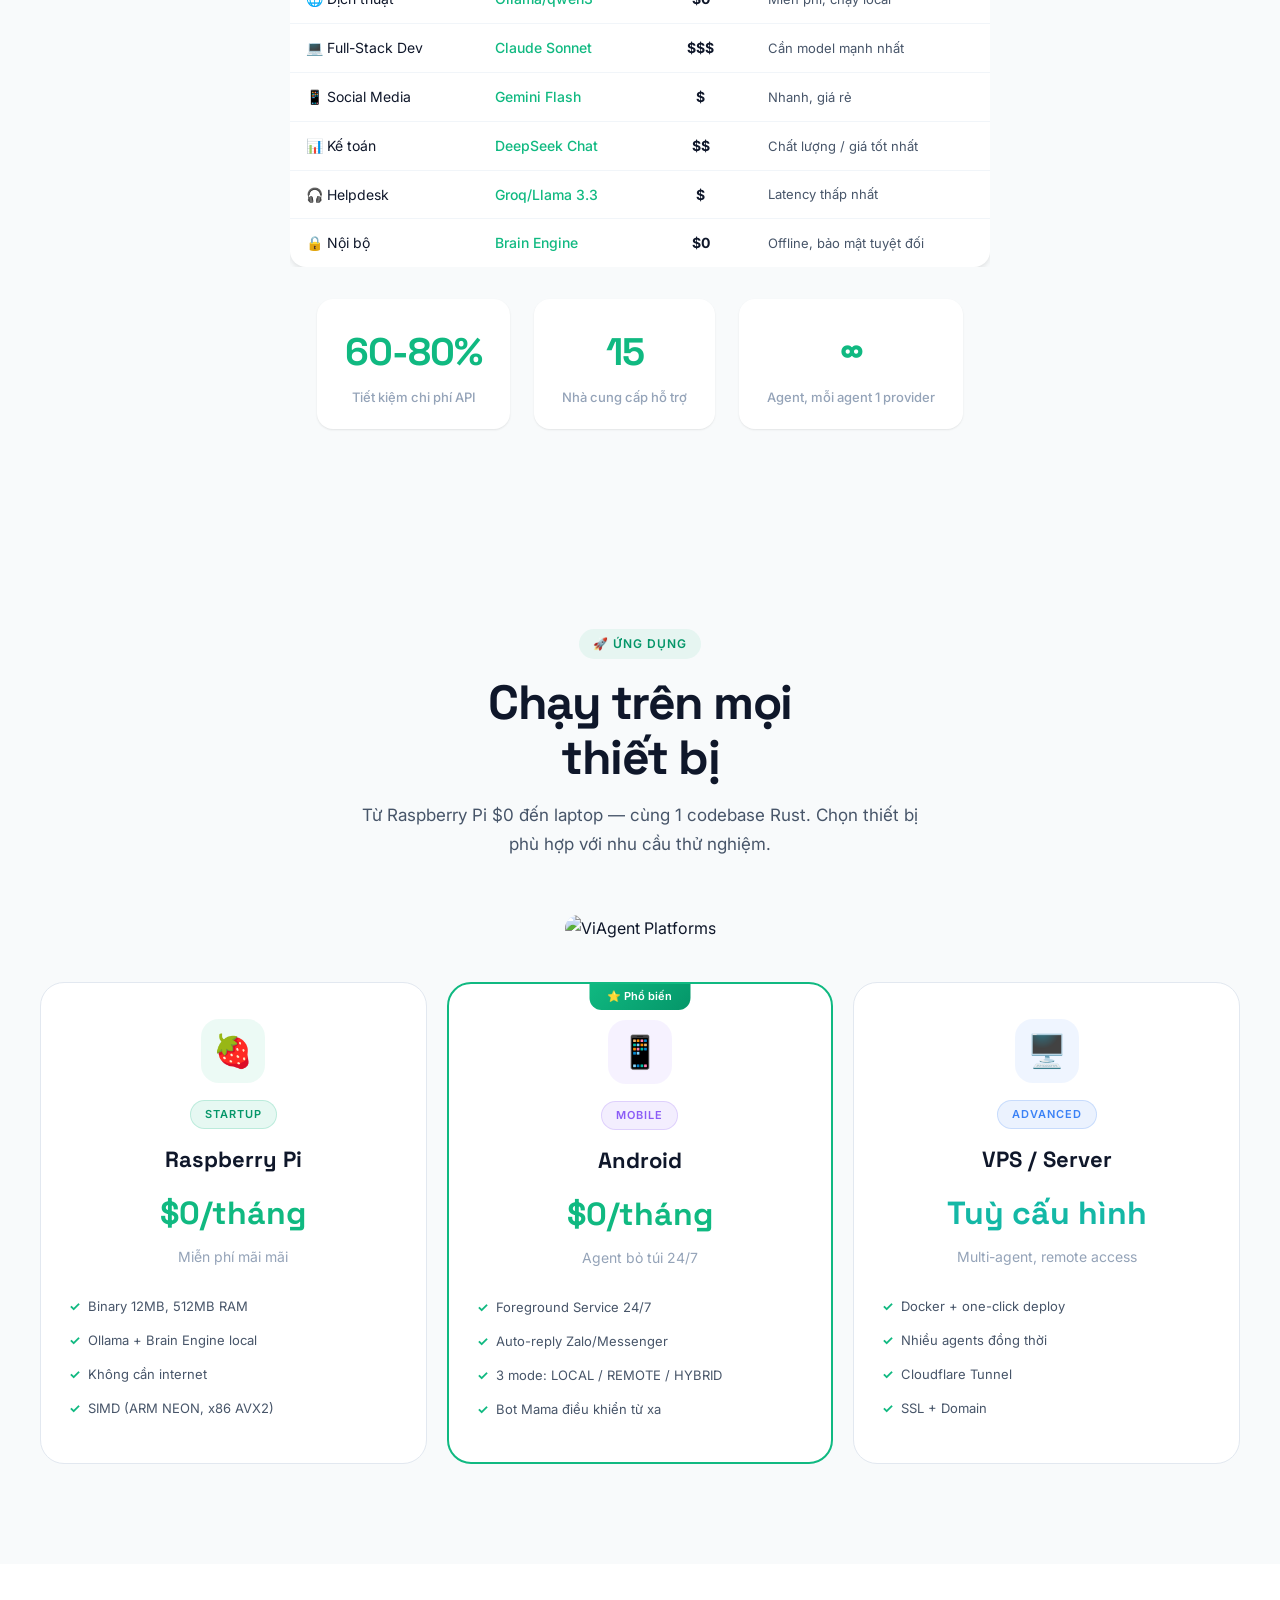
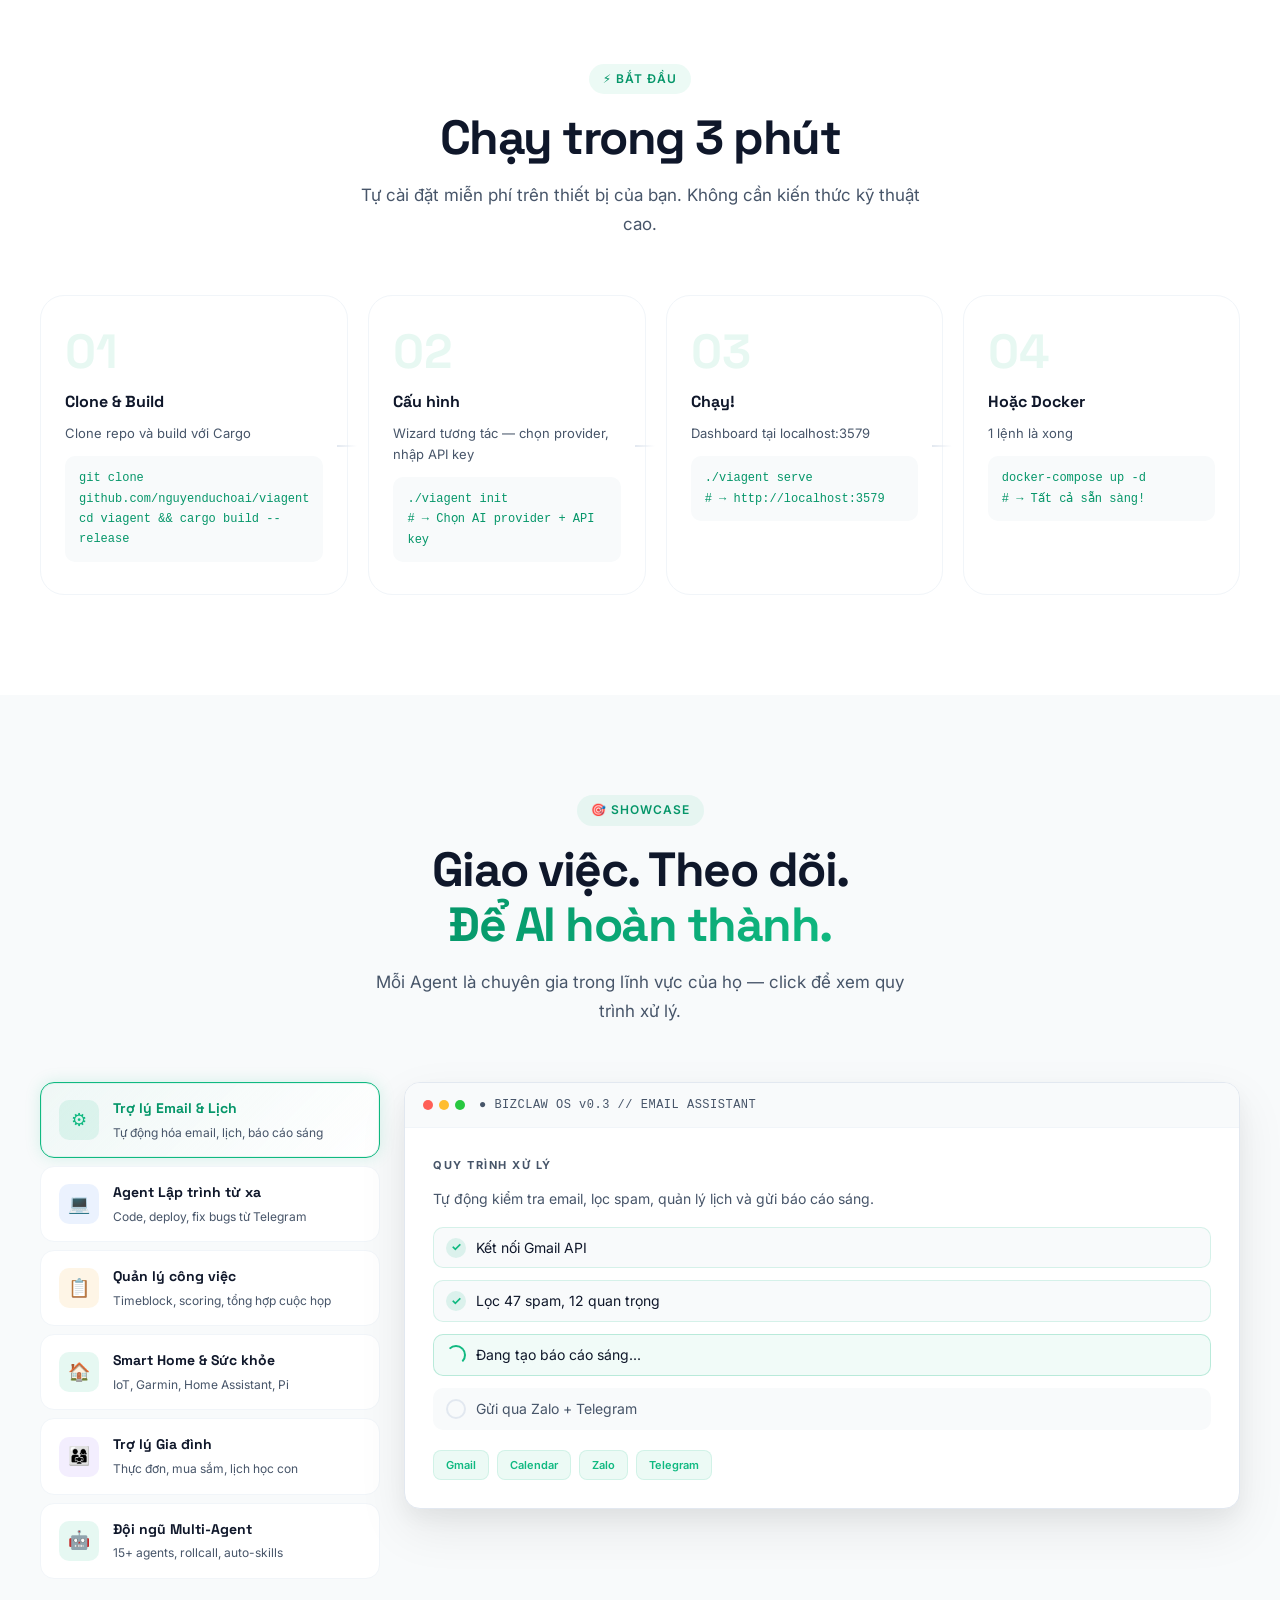
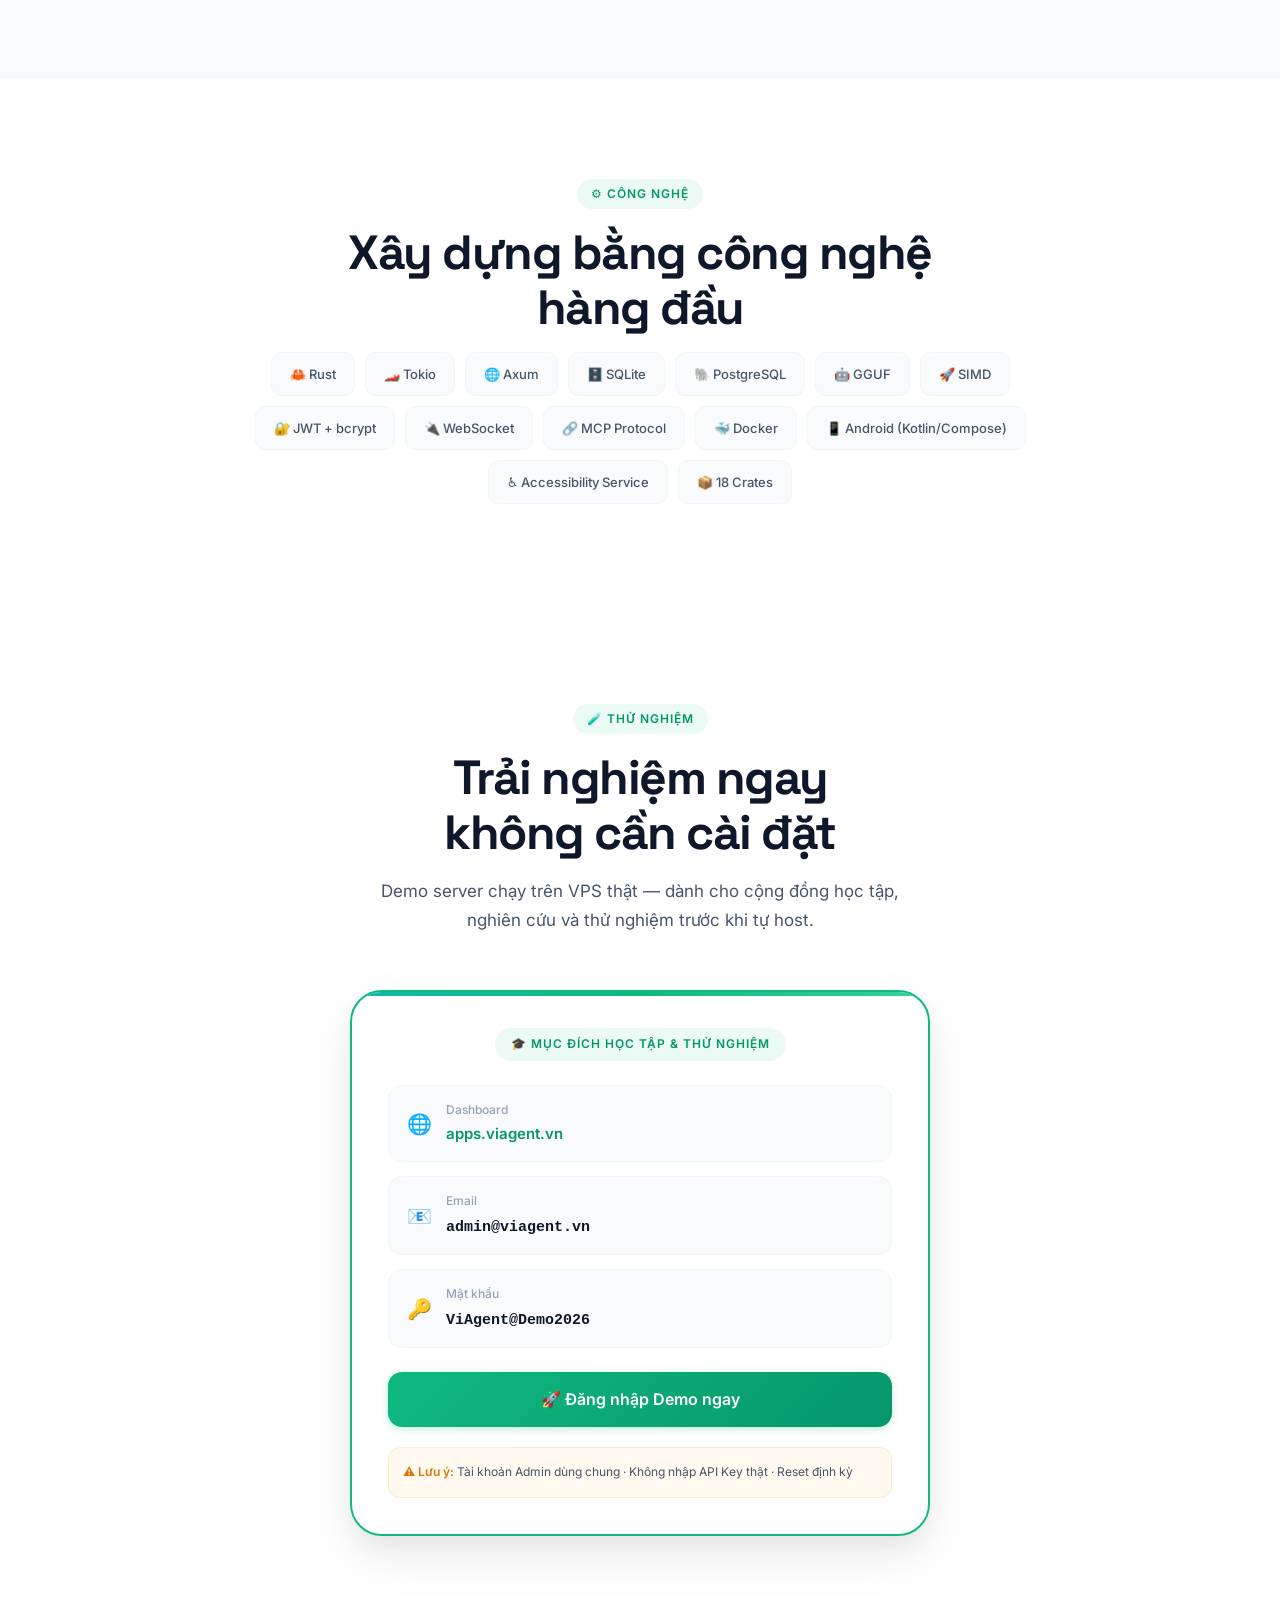
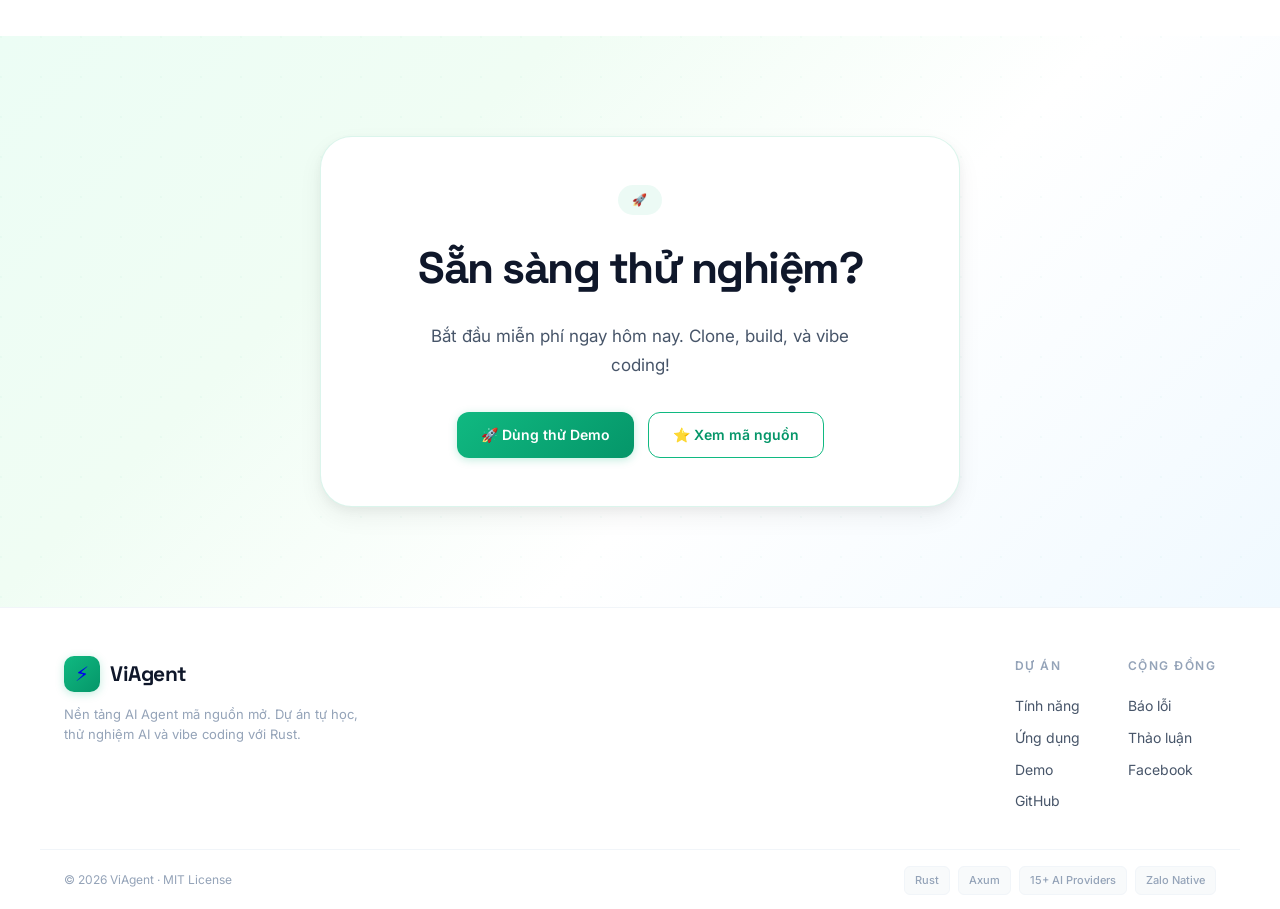
==== commit 7838c5ee: "add demo" ====
--- a/deploy/viagent-landing/index.html
+++ b/deploy/viagent-landing/index.html
@@ -3,12 +3,12 @@
 <head>
 <meta charset="UTF-8">
 <meta name="viewport" content="width=device-width, initial-scale=1.0">
-<title>BizClaw — Trợ lý AI vận hành doanh nghiệp 24/7 | AI cho Doanh nhân</title>
-<meta name="description" content="BizClaw giúp doanh nghiệp tự động hoá bán hàng, chăm sóc khách hàng, marketing và vận hành nội bộ bằng AI Agent. Kết nối Zalo, 15+ AI providers, tiết kiệm 70% thời gian.">
-<meta property="og:title" content="BizClaw — Trợ lý AI cho Doanh nghiệp">
-<meta property="og:description" content="Tự động hoá bán hàng, CSKH, marketing bằng AI Agent. Kết nối Zalo, chạy 24/7, dữ liệu thuộc về bạn.">
+<title>ViAgent — AI Agent Self-Hosted | Vibe Coding với Rust 🎶</title>
+<meta name="description" content="ViAgent — nền tảng AI Agent self-hosted viết bằng Rust. Dự án học tập, thử nghiệm AI và vibe coding. 15+ providers, 16+ tools, MCP support. Chạy trên mọi thiết bị từ Raspberry Pi đến laptop.">
+<meta property="og:title" content="ViAgent — AI Agent Self-Hosted | Vibe Coding 🎶">
+<meta property="og:description" content="Dự án AI Agent self-hosted viết bằng Rust. Tự học, thử nghiệm, vibe coding. Dữ liệu 100% thuộc về bạn.">
 <meta property="og:type" content="website">
-<meta property="og:url" content="https://bizclaw.vn">
+<meta property="og:url" content="https://viagent.vn">
 <link rel="icon" href="data:image/svg+xml,<svg xmlns='http://www.w3.org/2000/svg' viewBox='0 0 100 100'><text y='.9em' font-size='90'>⚡</text></svg>">
 <link rel="preconnect" href="https://fonts.googleapis.com">
 <link href="https://fonts.googleapis.com/css2?family=Inter:wght@300;400;500;600;700;800;900&family=Space+Grotesk:wght@400;500;600;700;800&display=swap" rel="stylesheet">
@@ -329,19 +329,19 @@
   <div class="nav-inner">
     <a href="#" class="logo">
       <div class="logo-icon">⚡</div>
-      <span class="logo-text">BizClaw</span>
+      <span class="logo-text">ViAgent</span>
     </a>
     <div class="nav-links">
       <a href="#features" data-vi="Tính năng" data-en="Features">Tính năng</a>
       <a href="#platforms" data-vi="Ứng dụng" data-en="Use Cases">Ứng dụng</a>
-      <a href="#agents-demo" data-vi="Demo" data-en="Demo">Demo</a>
-      <a href="#pricing" data-vi="Dịch vụ Cloud" data-en="Cloud">Dịch vụ Cloud</a>
-      <a href="https://github.com/nguyenduchoai/bizclaw" target="_blank">GitHub</a>
+      <a href="#tech" data-vi="Công nghệ" data-en="Tech">Công nghệ</a>
+      <a href="#demo-access" data-vi="🧪 Demo" data-en="🧪 Demo">🧪 Demo</a>
+      <a href="https://github.com/nguyenduchoai/viagent" target="_blank">GitHub</a>
     </div>
     <div class="nav-right">
       <button class="btn-ghost" onclick="toggleLang()">🌐 EN</button>
       <a href="#" onclick="goLogin()" class="btn-ghost" data-vi="Đăng nhập" data-en="Login">Đăng nhập</a>
-      <a href="https://github.com/nguyenduchoai/bizclaw" target="_blank" class="btn-green">⭐ GitHub</a>
+      <a href="https://github.com/nguyenduchoai/viagent" target="_blank" class="btn-green">⭐ GitHub</a>
     </div>
   </div>
 </nav>
@@ -351,24 +351,24 @@
   <div class="hero-glow hero-glow-1"></div>
   <div class="hero-glow hero-glow-2"></div>
   <div class="hero-content">
-    <div class="hero-badge"><span class="dot"></span> <span data-vi="Đang phục vụ 500+ doanh nghiệp · Mã nguồn mở" data-en="Serving 500+ businesses · Open Source">Đang phục vụ 500+ doanh nghiệp · Mã nguồn mở</span></div>
+    <div class="hero-badge"><span class="dot"></span> <span data-vi="Dự án mã nguồn mở · Vibe Coding 🎶" data-en="Open Source · Vibe Coding 🎶">Dự án mã nguồn mở · Vibe Coding 🎶</span></div>
     <h1>
-      <span data-vi="Vận hành" data-en="Run your">Vận hành</span> <span class="grad" data-vi="doanh nghiệp" data-en="business">doanh nghiệp</span><br>
-      <span data-vi="bằng AI." data-en="with AI.">bằng AI.</span>
+      <span data-vi="AI Agent" data-en="AI Agent">AI Agent</span> <span class="grad" data-vi="self-hosted" data-en="self-hosted">self-hosted</span><br>
+      <span data-vi="viết bằng Rust." data-en="built with Rust.">viết bằng Rust.</span>
     </h1>
-    <p class="hero-desc" data-vi="Đội ngũ AI Agent tự động hoá bán hàng, chăm sóc khách hàng, marketing và vận hành nội bộ. Kết nối Zalo, 15+ AI providers, chạy trên mọi thiết bị từ Raspberry Pi đến VPS. Tiết kiệm 70% thời gian, tăng 3x doanh thu." data-en="AI Agent team automates sales, customer service, marketing and operations. Connect Zalo, 15+ AI providers, runs on any device from Raspberry Pi to VPS. Save 70% time, 3x revenue.">Đội ngũ AI Agent tự động hoá bán hàng, chăm sóc khách hàng, marketing và vận hành nội bộ. Kết nối Zalo, 15+ AI providers, chạy trên mọi thiết bị từ Raspberry Pi đến VPS. Tiết kiệm 70% thời gian, tăng 3x doanh thu.</p>
+    <p class="hero-desc" data-vi="Nền tảng AI Agent cá nhân — tự học, thử nghiệm và vibe coding. 15+ AI providers, 16+ tools, MCP support. Chạy trên mọi thiết bị từ Raspberry Pi đến laptop. Dữ liệu 100% thuộc về bạn." data-en="Personal AI Agent platform — for learning, experimenting and vibe coding. 15+ AI providers, 16+ tools, MCP support. Runs on any device from Raspberry Pi to laptop. Your data stays yours.">Nền tảng AI Agent cá nhân — tự học, thử nghiệm và vibe coding. 15+ AI providers, 16+ tools, MCP support. Chạy trên mọi thiết bị từ Raspberry Pi đến laptop. Dữ liệu 100% thuộc về bạn.</p>
     <div class="hero-actions">
-      <a href="#" onclick="goLogin()" class="btn-green" data-vi="🚀 Dùng thử miễn phí" data-en="🚀 Try for free">🚀 Dùng thử miễn phí</a>
-      <a href="#agents-demo" class="btn-outline-green" data-vi="▶️ Xem demo" data-en="▶️ Watch demo">▶️ Xem demo</a>
+      <a href="#" onclick="goLogin()" class="btn-green" data-vi="🚀 Dùng thử Demo" data-en="🚀 Try Demo">🚀 Dùng thử Demo</a>
+      <a href="https://github.com/nguyenduchoai/viagent" target="_blank" class="btn-outline-green" data-vi="⭐ Xem mã nguồn" data-en="⭐ View source">⭐ Xem mã nguồn</a>
     </div>
     <div class="hero-stats">
-      <div class="hero-stat"><div class="num" data-vi="70%" data-en="70%">70%</div><div class="label" data-vi="Tiết kiệm thời gian" data-en="Time saved">Tiết kiệm thời gian</div></div>
-      <div class="hero-stat"><div class="num">24/7</div><div class="label" data-vi="Hoạt động liên tục" data-en="Always on">Hoạt động liên tục</div></div>
+      <div class="hero-stat"><div class="num">60K+</div><div class="label" data-vi="Dòng code Rust" data-en="Lines of Rust">Dòng code Rust</div></div>
+      <div class="hero-stat"><div class="num">18</div><div class="label" data-vi="Crates" data-en="Crates">Crates</div></div>
       <div class="hero-stat"><div class="num">15+</div><div class="label">AI Providers</div></div>
-      <div class="hero-stat"><div class="num" data-vi="0đ" data-en="$0">0đ</div><div class="label" data-vi="Chi phí hạ tầng" data-en="Infrastructure cost">Chi phí hạ tầng</div></div>
+      <div class="hero-stat"><div class="num" data-vi="$0" data-en="$0">$0</div><div class="label" data-vi="Self-hosted miễn phí" data-en="Free self-hosted">Self-hosted miễn phí</div></div>
     </div>
     <div style="margin-top:48px">
-      <img src="img/hero.png" alt="BizClaw Dashboard" style="max-width:560px;width:100%;border-radius:20px;box-shadow:var(--shadow-xl)">
+      <img src="img/hero.png" alt="ViAgent Dashboard" style="max-width:560px;width:100%;border-radius:20px;box-shadow:var(--shadow-xl)">
     </div>
 
     <!-- Chat Demo -->
@@ -376,27 +376,27 @@
       <div class="demo-card">
         <div class="demo-header">
           <div class="demo-dots"><span></span><span></span><span></span></div>
-          <div class="demo-title">BizClaw Dashboard</div>
+          <div class="demo-title">ViAgent Dashboard</div>
         </div>
         <div class="demo-body">
           <div class="demo-sidebar">
-            <div class="demo-agent active"><span class="agent-dot green"></span> Sales</div>
-            <div class="demo-agent"><span class="agent-dot blue"></span> CSKH</div>
-            <div class="demo-agent"><span class="agent-dot violet"></span> Marketing</div>
-            <div class="demo-agent"><span class="agent-dot amber"></span> Nhân sự</div>
-            <div class="demo-agent"><span class="agent-dot rose"></span> Kế toán</div>
+            <div class="demo-agent active"><span class="agent-dot green"></span> Research</div>
+            <div class="demo-agent"><span class="agent-dot blue"></span> Dev</div>
+            <div class="demo-agent"><span class="agent-dot violet"></span> Writer</div>
+            <div class="demo-agent"><span class="agent-dot amber"></span> Analyst</div>
+            <div class="demo-agent"><span class="agent-dot rose"></span> Monitor</div>
           </div>
           <div class="demo-chat">
-            <div class="chat-msg user" style="animation-delay:.2s">Tư vấn và chốt đơn cho khách hỏi về gói Enterprise trên Zalo.</div>
+            <div class="chat-msg user" style="animation-delay:.2s">Tìm hiểu và tóm tắt paper về RAG mới nhất trên Arxiv</div>
             <div class="chat-msg bot" style="animation-delay:.8s">
-              <div class="bot-name">🟢 Sales · Claude Sonnet</div>
-              Đã tư vấn 3 khách hàng trên Zalo. 2 khách chốt đơn gói Enterprise, 1 khách hẹn demo ngày mai.
-              <div class="bot-status">✅ 3 leads · 2 closed · 1 demo scheduled</div>
+              <div class="bot-name">🟢 Research · Gemini Flash</div>
+              Tìm được 5 papers mới nhất về RAG (2026). Đã tóm tắt và lưu vào Knowledge Base.
+              <div class="bot-status">✅ 5 papers · 3 summaries · uploaded to KB</div>
             </div>
-            <div class="chat-msg user" style="animation-delay:1.4s">Xử lý khiếu nại từ khách hàng về đơn hàng giao chậm</div>
+            <div class="chat-msg user" style="animation-delay:1.4s">Viết unit test cho module auth, cover edge cases</div>
             <div class="chat-msg bot" style="animation-delay:2s">
-              <div class="bot-name">🔵 CSKH · Gemini Flash</div>
-              Đã xác nhận đơn #2847. Gửi lời xin lỗi + voucher 50K cho khách. Thông báo team vận chuyển.
+              <div class="bot-name">🔵 Dev · Claude Sonnet</div>
+              Đã tạo 12 test cases cho auth module. Coverage tăng từ 45% lên 92%. 3 edge cases được xử lý.
             </div>
           </div>
         </div>
@@ -408,9 +408,9 @@
 <!-- FEATURES -->
 <section id="features">
   <div class="container">
-    <div class="section-tag">✨ Giải pháp</div>
-    <div class="section-title" data-vi="Mọi thứ doanh nghiệp cần<br>cho AI Agent" data-en="Everything your business needs<br>for AI Agents">Mọi thứ doanh nghiệp cần<br>cho AI Agent</div>
-    <div class="section-desc" data-vi="Nhỏ gọn đủ để bỏ túi, mạnh mẽ đủ để vận hành doanh nghiệp. Mã nguồn mở, MIT License." data-en="Small enough to pocket, powerful enough to run your business. Open source, MIT License.">Nhỏ gọn đủ để bỏ túi, mạnh mẽ đủ để vận hành doanh nghiệp. Mã nguồn mở, MIT License.</div>
+    <div class="section-tag">✨ Tính năng</div>
+    <div class="section-title" data-vi="Mọi thứ bạn cần<br>cho AI Agent" data-en="Everything you need<br>for AI Agents">Mọi thứ bạn cần<br>cho AI Agent</div>
+    <div class="section-desc" data-vi="Nhỏ gọn đủ để bỏ túi, mạnh mẽ đủ để làm mọi thứ. Mã nguồn mở, MIT License. Dự án tự học và vibe coding." data-en="Small enough to pocket, powerful enough for everything. Open source, MIT License. A learning and vibe coding project.">Nhỏ gọn đủ để bỏ túi, mạnh mẽ đủ để làm mọi thứ. Mã nguồn mở, MIT License. Dự án tự học và vibe coding.</div>
     <div class="features-grid">
       <div class="feature-card fade-up" style="--i:0">
         <div class="feature-icon-wrap fi-green">🧠</div>
@@ -424,8 +424,8 @@
       </div>
       <div class="feature-card fade-up" style="--i:2">
         <div class="feature-icon-wrap fi-violet">🔌</div>
-        <h3>15 AI Providers</h3>
-        <p data-vi="OpenAI, Anthropic, Gemini, DeepSeek, Groq, Ollama, llama.cpp, Brain Engine, vLLM + 6 providers nữa. Hỗ trợ custom endpoint." data-en="OpenAI, Anthropic, Gemini, DeepSeek, Groq, Ollama, llama.cpp, Brain Engine, vLLM + 6 more. Custom endpoints supported.">OpenAI, Anthropic, Gemini, DeepSeek, Groq, Ollama, llama.cpp, Brain Engine, vLLM + 6 providers nữa. Hỗ trợ custom endpoint.</p>
+        <h3>19+ Tools & 15 Providers</h3>
+        <p data-vi="OpenAI, Anthropic, Gemini... cùng 19 công cụ mạnh mẽ (DB Query, API Connector, Zalo Tool...) và hỗ trợ MCP mở rộng." data-en="OpenAI, Anthropic, Gemini... with 19 native tools (DB Query, API Connector...) and MCP extensions.">OpenAI, Anthropic, Gemini... cùng 19 công cụ mạnh mẽ (DB Query, API Connector, Zalo Tool...) và hỗ trợ MCP mở rộng.</p>
       </div>
       <div class="feature-card fade-up" style="--i:3">
         <div class="feature-icon-wrap fi-teal">📚</div>
@@ -451,14 +451,14 @@
         <p data-vi="4 loại bộ nhớ: Personal, Task, Tool, Working — Agent nhớ mọi thứ, tìm kiếm hybrid thông minh." data-en="4 memory types: Personal, Task, Tool, Working — Agent remembers everything, smart hybrid search.">4 loại bộ nhớ: Personal, Task, Tool, Working — Agent nhớ mọi thứ, tìm kiếm hybrid thông minh.</p>
       </div>
       <div class="feature-card fade-up" style="--i:7;border-image:linear-gradient(135deg,#f43f5e,#f59e0b,#10b981) 1;border-width:2px;border-style:solid">
-        <div class="feature-icon-wrap fi-amber">⏰</div>
-        <h3>Heartbeat/Cron v0.3</h3>
-        <p data-vi="Agent tự thức dậy định kỳ — check email, RSS, lịch, gửi thông báo proactive." data-en="Agent wakes up on schedule — check email, RSS, calendar, send proactive notifications.">Agent tự thức dậy định kỳ — check email, RSS, lịch, gửi thông báo proactive.</p>
-      </div>
-      <div class="feature-card fade-up" style="--i:8;border-image:linear-gradient(135deg,#f43f5e,#f59e0b,#10b981) 1;border-width:2px;border-style:solid">
-        <div class="feature-icon-wrap fi-green">🔧</div>
+        <div class="feature-icon-wrap fi-amber">🔧</div>
         <h3>Skills System v0.3</h3>
         <p data-vi="10 skills tích hợp sẵn + tạo skills riêng — drop file, auto-load, multi-language." data-en="10 built-in skills + create custom ones — drop file, auto-load, multi-language.">10 skills tích hợp sẵn + tạo skills riêng — drop file, auto-load, multi-language.</p>
+      </div>
+      <div class="feature-card fade-up" style="--i:8;border-image:linear-gradient(135deg,#f43f5e,#f59e0b,#10b981) 1;border-width:2px;border-style:solid">
+        <div class="feature-icon-wrap fi-green">🚀</div>
+        <h3>AI CI/CD Workflows</h3>
+        <p data-vi="Tự động hóa code & deploy: Gõ @/git để commit chuẩn xác, @/viagent-deploy để zero-downtime VPS." data-en="Automate code & deploy: Type @/git for standardized commits, @/viagent-deploy for zero-downtime VPS.">Tự động hóa code & deploy: Gõ @/git để commit chuẩn xác, @/viagent-deploy để zero-downtime VPS.</p>
       </div>
     </div>
     <div class="providers-row fade-up" style="--i:7">
@@ -479,9 +479,9 @@
 <!-- COST SAVING -->
 <section id="cost-saving" style="background:var(--bg2)">
   <div class="container">
-    <div class="section-tag">💰 Điểm khác biệt</div>
-    <div class="section-title" data-vi="Tiết kiệm 60-80%<br>chi phí API" data-en="Save 60-80%<br>on API costs">Tiết kiệm 60-80%<br>chi phí API</div>
-    <div class="section-desc" data-vi="Mỗi Agent chọn Provider riêng — thay vì dùng 1 provider đắt tiền cho tất cả, hãy tối ưu theo vai trò." data-en="Each Agent picks its own Provider — instead of using 1 expensive provider for all, optimize by role.">Mỗi Agent chọn Provider riêng — thay vì dùng 1 provider đắt tiền cho tất cả, hãy tối ưu theo vai trò.</div>
+    <div class="section-tag">💡 Tối ưu</div>
+    <div class="section-title" data-vi="Mỗi Agent<br>chọn Provider riêng" data-en="Each Agent picks<br>its own Provider">Mỗi Agent<br>chọn Provider riêng</div>
+    <div class="section-desc" data-vi="Thay vì dùng 1 provider cho tất cả, hãy tối ưu theo vai trò từng agent — tiết kiệm đáng kể chi phí API." data-en="Instead of using 1 provider for all, optimize by role — save significantly on API costs.">Thay vì dùng 1 provider cho tất cả, hãy tối ưu theo vai trò từng agent — tiết kiệm đáng kể chi phí API.</div>
     <div style="max-width:700px;margin:32px auto;overflow-x:auto">
       <table style="width:100%;border-collapse:collapse;background:var(--card);border-radius:var(--radius);overflow:hidden;box-shadow:var(--shadow-md)">
         <thead>
@@ -545,10 +545,10 @@
   <div class="container">
     <div class="section-center">
       <div class="section-tag">🚀 Ứng dụng</div>
-      <div class="section-title" data-vi="Phù hợp mọi<br>quy mô doanh nghiệp" data-en="Fits every<br>business size">Phù hợp mọi<br>quy mô doanh nghiệp</div>
-      <div class="section-desc" data-vi="Từ cửa hàng nhỏ đến tập đoàn lớn — BizClaw scale theo nhu cầu của bạn. 1 Codebase Rust duy nhất chạy trên 3 nền tảng." data-en="From small shops to large enterprises — BizClaw scales to your needs. 1 Rust codebase on 3 platforms.">Từ cửa hàng nhỏ đến tập đoàn lớn — BizClaw scale theo nhu cầu của bạn. 1 Codebase Rust duy nhất chạy trên 3 nền tảng.</div>
-    </div>
-    <div style="text-align:center;margin-bottom:40px"><img src="img/platforms.png" alt="BizClaw Platforms" style="max-width:500px;width:100%;border-radius:16px"></div>
+      <div class="section-title" data-vi="Chạy trên mọi<br>thiết bị" data-en="Runs on any<br>device">Chạy trên mọi<br>thiết bị</div>
+      <div class="section-desc" data-vi="Từ Raspberry Pi $0 đến laptop — cùng 1 codebase Rust. Chọn thiết bị phù hợp với nhu cầu thử nghiệm." data-en="From $0 Raspberry Pi to laptop — same Rust codebase. Pick the device that fits your experiments.">Từ Raspberry Pi $0 đến laptop — cùng 1 codebase Rust. Chọn thiết bị phù hợp với nhu cầu thử nghiệm.</div>
+    </div>
+    <div style="text-align:center;margin-bottom:40px"><img src="img/platforms.png" alt="ViAgent Platforms" style="max-width:500px;width:100%;border-radius:16px"></div>
     <div class="platform-grid">
       <div class="platform-card fade-up" style="--i:0">
         <div class="pf-icon" style="background:rgba(16,185,129,.08)">🍓</div>
@@ -578,15 +578,15 @@
       </div>
       <div class="platform-card fade-up" style="--i:2">
         <div class="pf-icon" style="background:rgba(59,130,246,.08)">🖥️</div>
-        <span class="pf-tag pf-tag-blue">Production</span>
-        <h3>VPS / Cloud</h3>
-        <div class="pf-price teal" data-vi="Tuỳ nhu cầu" data-en="As needed">Tuỳ nhu cầu</div>
-        <div class="pf-period" data-vi="Multi-tenant, multi-domain" data-en="Multi-tenant, multi-domain">Multi-tenant, multi-domain</div>
+        <span class="pf-tag pf-tag-blue">Advanced</span>
+        <h3>VPS / Server</h3>
+        <div class="pf-price teal" data-vi="Tuỳ cấu hình" data-en="Flexible">Tuỳ cấu hình</div>
+        <div class="pf-period" data-vi="Multi-agent, remote access" data-en="Multi-agent, remote access">Multi-agent, remote access</div>
         <ul class="pf-features">
           <li>Docker + one-click deploy</li>
-          <li data-vi="50+ agents đồng thời" data-en="50+ concurrent agents">50+ agents đồng thời</li>
-          <li>PostgreSQL + Admin Dashboard</li>
-          <li>Multi-domain SSL</li>
+          <li data-vi="Nhiều agents đồng thời" data-en="Multiple concurrent agents">Nhiều agents đồng thời</li>
+          <li>Cloudflare Tunnel</li>
+          <li>SSL + Domain</li>
         </ul>
       </div>
     </div>
@@ -606,19 +606,19 @@
         <div class="step-num">01</div>
         <h4>Clone & Build</h4>
         <p data-vi="Clone repo và build với Cargo" data-en="Clone repo and build with Cargo">Clone repo và build với Cargo</p>
-        <div class="step-code">git clone github.com/nguyenduchoai/bizclaw<br>cd bizclaw && cargo build --release</div>
+        <div class="step-code">git clone github.com/nguyenduchoai/viagent<br>cd viagent && cargo build --release</div>
       </div>
       <div class="step-card fade-up" style="--i:1">
         <div class="step-num">02</div>
         <h4 data-vi="Cấu hình" data-en="Configure">Cấu hình</h4>
         <p data-vi="Wizard tương tác — chọn provider, nhập API key" data-en="Interactive wizard — choose provider, enter API key">Wizard tương tác — chọn provider, nhập API key</p>
-        <div class="step-code">./bizclaw init<br># → Chọn AI provider + API key</div>
+        <div class="step-code">./viagent init<br># → Chọn AI provider + API key</div>
       </div>
       <div class="step-card fade-up" style="--i:2">
         <div class="step-num">03</div>
         <h4 data-vi="Chạy!" data-en="Run!">Chạy!</h4>
         <p data-vi="Dashboard tại localhost:3579" data-en="Dashboard at localhost:3579">Dashboard tại localhost:3579</p>
-        <div class="step-code">./bizclaw serve<br># → http://localhost:3579</div>
+        <div class="step-code">./viagent serve<br># → http://localhost:3579</div>
       </div>
       <div class="step-card fade-up" style="--i:3">
         <div class="step-num">04</div>
@@ -795,37 +795,52 @@
   </div>
 </section>
 
-<!-- SPONSOR -->
-<section id="sponsor" style="background:var(--bg2)">
+
+<!-- DEMO ACCESS -->
+<section id="demo-access" style="background:var(--bg)">
   <div class="container">
     <div class="section-center">
-      <div class="section-tag" data-vi="❤️ NHÀ TÀI TRỢ" data-en="❤️ SPONSOR">❤️ NHÀ TÀI TRỢ</div>
-    </div>
-    <a href="https://bizino.ai" target="_blank" class="cta-box fade-up" style="max-width:500px;margin:0 auto;display:flex;align-items:center;gap:24px;padding:32px;text-decoration:none;transition:transform .2s,box-shadow .2s;cursor:pointer">
-      <img src="https://bizino.ai/assets/img/white-logo.png" alt="Bizino AI" style="height:48px;background:#0f172a;padding:8px 16px;border-radius:10px">
-      <div>
-        <div style="font-family:'Space Grotesk',sans-serif;font-weight:700;font-size:18px;color:var(--green)">Bizino AI</div>
-        <div style="font-size:13px;color:var(--text2)">Premium Software Company — AI Solutions</div>
-      </div>
-    </a>
-    <div style="text-align:center;margin-top:24px">
-      <button onclick="contactOrder('Ủng hộ')" class="btn-outline-green" data-vi="❤️ Ủng hộ phát triển dự án" data-en="❤️ Support the project">❤️ Ủng hộ phát triển dự án</button>
-    </div>
-  </div>
-</section>
-<section id="pricing">
-  <div class="container">
-    <div class="section-center">
-      <div class="section-tag" data-vi="☁️ BizClaw Cloud" data-en="☁️ BizClaw Cloud">☁️ BizClaw Cloud</div>
-      <div class="section-title" data-vi="Dịch vụ Cloud<br>sắp ra mắt" data-en="Cloud Service<br>coming soon">Dịch vụ Cloud<br>sắp ra mắt</div>
-      <div class="section-desc" data-vi="Chúng tôi đang hoàn thiện dịch vụ Cloud để doanh nghiệp sử dụng AI Agent ngay mà không cần cài đặt. Đăng ký nhận thông báo khi ra mắt." data-en="We're finalizing Cloud so businesses can use AI Agents instantly without setup. Register to get notified at launch.">Chúng tôi đang hoàn thiện dịch vụ Cloud để doanh nghiệp sử dụng AI Agent ngay mà không cần cài đặt. Đăng ký nhận thông báo khi ra mắt.</div>
-    </div>
-    <div style="text-align:center;margin-bottom:32px"><img src="img/cloud.png" alt="BizClaw Cloud" style="max-width:400px;width:100%;border-radius:16px"></div>
-    <div class="cta-box fade-up" style="max-width:600px;margin:0 auto">
-      <h3 style="font-family:'Space Grotesk',sans-serif;font-size:22px;font-weight:700;margin-bottom:12px" data-vi="🚀 Đăng ký nhận thông báo" data-en="🚀 Get notified">🚀 Đăng ký nhận thông báo</h3>
-      <p style="color:var(--text2);margin-bottom:24px;font-size:15px" data-vi="Để lại thông tin qua Zalo, chúng tôi sẽ thông báo ngay khi Cloud sẵn sàng. Gồm 3 gói: Starter, Business, Enterprise." data-en="Leave your info via Zalo, we'll notify you when Cloud is ready. Includes 3 plans: Starter, Business, Enterprise.">Để lại thông tin qua Zalo, chúng tôi sẽ thông báo ngay khi Cloud sẵn sàng. Gồm 3 gói: Starter, Business, Enterprise.</p>
-      <button onclick="contactOrder('Cloud Notification')" class="btn-green" style="font-size:16px;padding:14px 32px" data-vi="📞 Liên hệ qua Zalo" data-en="📞 Contact via Zalo">📞 Liên hệ qua Zalo</button>
-      <p style="font-size:12px;color:var(--muted);margin-top:16px">Zalo: 0888 468 988</p>
+      <div class="section-tag" data-vi="🧪 THỬ NGHIỆM" data-en="🧪 TRY IT">🧪 THỬ NGHIỆM</div>
+      <div class="section-title" data-vi="Trải nghiệm ngay<br>không cần cài đặt" data-en="Try it now<br>no installation needed">Trải nghiệm ngay<br>không cần cài đặt</div>
+      <div class="section-desc" data-vi="Demo server chạy trên VPS thật — dành cho cộng đồng học tập, nghiên cứu và thử nghiệm trước khi tự host." data-en="Demo server running on real VPS — for community learning, research and experimentation before self-hosting.">Demo server chạy trên VPS thật — dành cho cộng đồng học tập, nghiên cứu và thử nghiệm trước khi tự host.</div>
+    </div>
+    <div style="max-width:580px;margin:0 auto">
+      <div style="background:var(--card);border:2px solid var(--green);border-radius:var(--radius-xl);padding:36px;box-shadow:var(--shadow-xl);position:relative;overflow:hidden" class="fade-up">
+        <div style="position:absolute;top:0;left:0;right:0;height:4px;background:var(--grad-teal)"></div>
+        <div style="text-align:center;margin-bottom:24px">
+          <div style="display:inline-flex;align-items:center;gap:8px;background:rgba(16,185,129,.08);padding:6px 16px;border-radius:20px;font-size:12px;font-weight:600;color:var(--green2);text-transform:uppercase;letter-spacing:1px" data-vi="🎓 Mục đích học tập & thử nghiệm" data-en="🎓 For learning & experimentation">🎓 Mục đích học tập & thử nghiệm</div>
+        </div>
+        <div style="display:grid;gap:14px;margin-bottom:24px">
+          <div style="display:flex;align-items:center;gap:14px;padding:14px 18px;background:var(--bg2);border-radius:14px;border:1px solid var(--border-light)">
+            <span style="font-size:20px">🌐</span>
+            <div>
+              <div style="font-size:12px;color:var(--muted);font-weight:500" data-vi="Dashboard" data-en="Dashboard">Dashboard</div>
+              <a href="https://apps.viagent.vn" target="_blank" style="font-size:15px;font-weight:600;color:var(--green2);text-decoration:none">apps.viagent.vn</a>
+            </div>
+          </div>
+          <div style="display:flex;align-items:center;gap:14px;padding:14px 18px;background:var(--bg2);border-radius:14px;border:1px solid var(--border-light)">
+            <span style="font-size:20px">📧</span>
+            <div>
+              <div style="font-size:12px;color:var(--muted);font-weight:500">Email</div>
+              <code style="font-size:15px;font-weight:600;color:var(--text);background:none;padding:0">admin@viagent.vn</code>
+            </div>
+          </div>
+          <div style="display:flex;align-items:center;gap:14px;padding:14px 18px;background:var(--bg2);border-radius:14px;border:1px solid var(--border-light)">
+            <span style="font-size:20px">🔑</span>
+            <div>
+              <div style="font-size:12px;color:var(--muted);font-weight:500" data-vi="Mật khẩu" data-en="Password">Mật khẩu</div>
+              <code style="font-size:15px;font-weight:600;color:var(--text);background:none;padding:0">ViAgent@Demo2026</code>
+            </div>
+          </div>
+        </div>
+        <a href="https://apps.viagent.vn" target="_blank" class="btn-green" style="width:100%;justify-content:center;padding:14px;font-size:16px;border-radius:14px" data-vi="🚀 Đăng nhập Demo ngay" data-en="🚀 Login to Demo now">🚀 Đăng nhập Demo ngay</a>
+        <div style="margin-top:20px;padding:14px;background:rgba(245,158,11,.06);border:1px solid rgba(245,158,11,.15);border-radius:12px">
+          <div style="font-size:12px;color:var(--text2);line-height:1.7">
+            <span style="font-weight:600;color:#d97706" data-vi="⚠️ Lưu ý:" data-en="⚠️ Notes:">⚠️ Lưu ý:</span>
+            <span data-vi="Tài khoản Admin dùng chung · Không nhập API Key thật · Reset định kỳ" data-en="Shared Admin account · Don't enter real API Keys · Periodic reset"> Tài khoản Admin dùng chung · Không nhập API Key thật · Reset định kỳ</span>
+          </div>
+        </div>
+      </div>
     </div>
   </div>
 </section>
@@ -835,11 +850,11 @@
   <div class="container">
     <div class="cta-box fade-up">
       <div class="section-tag">🚀</div>
-      <h2 style="font-family:'Space Grotesk',sans-serif;font-size:clamp(28px,4vw,44px);font-weight:800;letter-spacing:-1.5px;margin-bottom:16px" data-vi="Sẵn sàng tăng trưởng?" data-en="Ready to grow?">Sẵn sàng tăng trưởng?</h2>
-      <p style="font-size:17px;color:var(--text2);max-width:480px;margin:0 auto 32px" data-vi="Bắt đầu miễn phí ngay hôm nay. Không cần server, không cần cấu hình phức tạp." data-en="Start for free today. No servers, no complex config.">Bắt đầu miễn phí ngay hôm nay. Không cần server, không cần cấu hình phức tạp.</p>
+      <h2 style="font-family:'Space Grotesk',sans-serif;font-size:clamp(28px,4vw,44px);font-weight:800;letter-spacing:-1.5px;margin-bottom:16px" data-vi="Sẵn sàng thử nghiệm?" data-en="Ready to experiment?">Sẵn sàng thử nghiệm?</h2>
+      <p style="font-size:17px;color:var(--text2);max-width:480px;margin:0 auto 32px" data-vi="Bắt đầu miễn phí ngay hôm nay. Clone, build, và vibe coding!" data-en="Start for free today. Clone, build, and vibe code!">Bắt đầu miễn phí ngay hôm nay. Clone, build, và vibe coding!</p>
       <div style="display:flex;gap:14px;justify-content:center;flex-wrap:wrap">
-        <a href="#" onclick="goLogin()" class="btn-green" data-vi="🚀 Dùng thử miễn phí" data-en="🚀 Try for free">🚀 Dùng thử miễn phí</a>
-        <a href="https://github.com/nguyenduchoai/bizclaw" target="_blank" class="btn-outline-green" data-vi="⭐ Xem mã nguồn" data-en="⭐ View source">⭐ Xem mã nguồn</a>
+        <a href="#" onclick="goLogin()" class="btn-green" data-vi="🚀 Dùng thử Demo" data-en="🚀 Try Demo">🚀 Dùng thử Demo</a>
+        <a href="https://github.com/nguyenduchoai/viagent" target="_blank" class="btn-outline-green" data-vi="⭐ Xem mã nguồn" data-en="⭐ View source">⭐ Xem mã nguồn</a>
       </div>
     </div>
   </div>
@@ -851,28 +866,28 @@
     <div class="footer-brand">
       <a href="#" class="logo" style="margin-bottom:12px">
         <div class="logo-icon">⚡</div>
-        <span class="logo-text">BizClaw</span>
+        <span class="logo-text">ViAgent</span>
       </a>
-      <p data-vi="Nền tảng AI Agent mã nguồn mở cho doanh nghiệp. Tiết kiệm 70% thời gian vận hành với AI." data-en="Open source AI Agent platform for business. Save 70% operating time with AI.">Nền tảng AI Agent mã nguồn mở cho doanh nghiệp. Tiết kiệm 70% thời gian vận hành với AI.</p>
+      <p data-vi="Nền tảng AI Agent mã nguồn mở. Dự án tự học, thử nghiệm AI và vibe coding với Rust." data-en="Open source AI Agent platform. A self-learning, AI experimentation and vibe coding project with Rust.">Nền tảng AI Agent mã nguồn mở. Dự án tự học, thử nghiệm AI và vibe coding với Rust.</p>
     </div>
     <div class="footer-links">
       <div class="footer-col">
-        <h4>Sản phẩm</h4>
+        <h4>Dự án</h4>
         <a href="#features">Tính năng</a>
         <a href="#platforms">Ứng dụng</a>
-        <a href="#pricing">Dịch vụ Cloud</a>
-        <a href="https://github.com/nguyenduchoai/bizclaw" target="_blank">GitHub</a>
+        <a href="#demo-access">Demo</a>
+        <a href="https://github.com/nguyenduchoai/viagent" target="_blank">GitHub</a>
       </div>
       <div class="footer-col">
-        <h4>Hỗ trợ</h4>
-        <a href="https://zalo.me/0888468988" target="_blank">Zalo: 0888 468 988</a>
-        <a href="#" onclick="contactOrder('Tư vấn')">Tư vấn miễn phí</a>
-        <a href="https://github.com/nguyenduchoai/bizclaw/issues" target="_blank">Báo lỗi</a>
+        <h4>Cộng đồng</h4>
+        <a href="https://github.com/nguyenduchoai/viagent/issues" target="_blank">Báo lỗi</a>
+        <a href="https://github.com/nguyenduchoai/viagent/discussions" target="_blank">Thảo luận</a>
+        <a href="https://www.facebook.com/viagent.vn" target="_blank">Facebook</a>
       </div>
     </div>
   </div>
   <div class="footer-bottom">
-    <span>© 2026 BizClaw · MIT License</span>
+    <span>© 2026 ViAgent · MIT License</span>
     <div class="footer-tech">
       <span>Rust</span>
       <span>Axum</span>
@@ -908,14 +923,14 @@
 // Login redirect
 function goLogin(){
   const host=location.hostname;
-  if(host.includes('bizclaw.vn'))location.href='https://apps.bizclaw.vn/admin';
+  if(host.includes('viagent.vn'))location.href='https://apps.viagent.vn/admin';
   else if(host.includes('viagent.vn'))location.href='https://apps.viagent.vn/admin';
   else location.href='/admin';
 }
 
 // Contact order
 function contactOrder(plan){
-  const msg=encodeURIComponent('Xin chào! Tôi muốn đăng ký gói '+plan+' trên BizClaw.');
+  const msg=encodeURIComponent('Xin chào! Tôi muốn đăng ký gói '+plan+' trên ViAgent.');
   window.open('https://zalo.me/0888468988?text='+msg,'_blank');
 }
 
